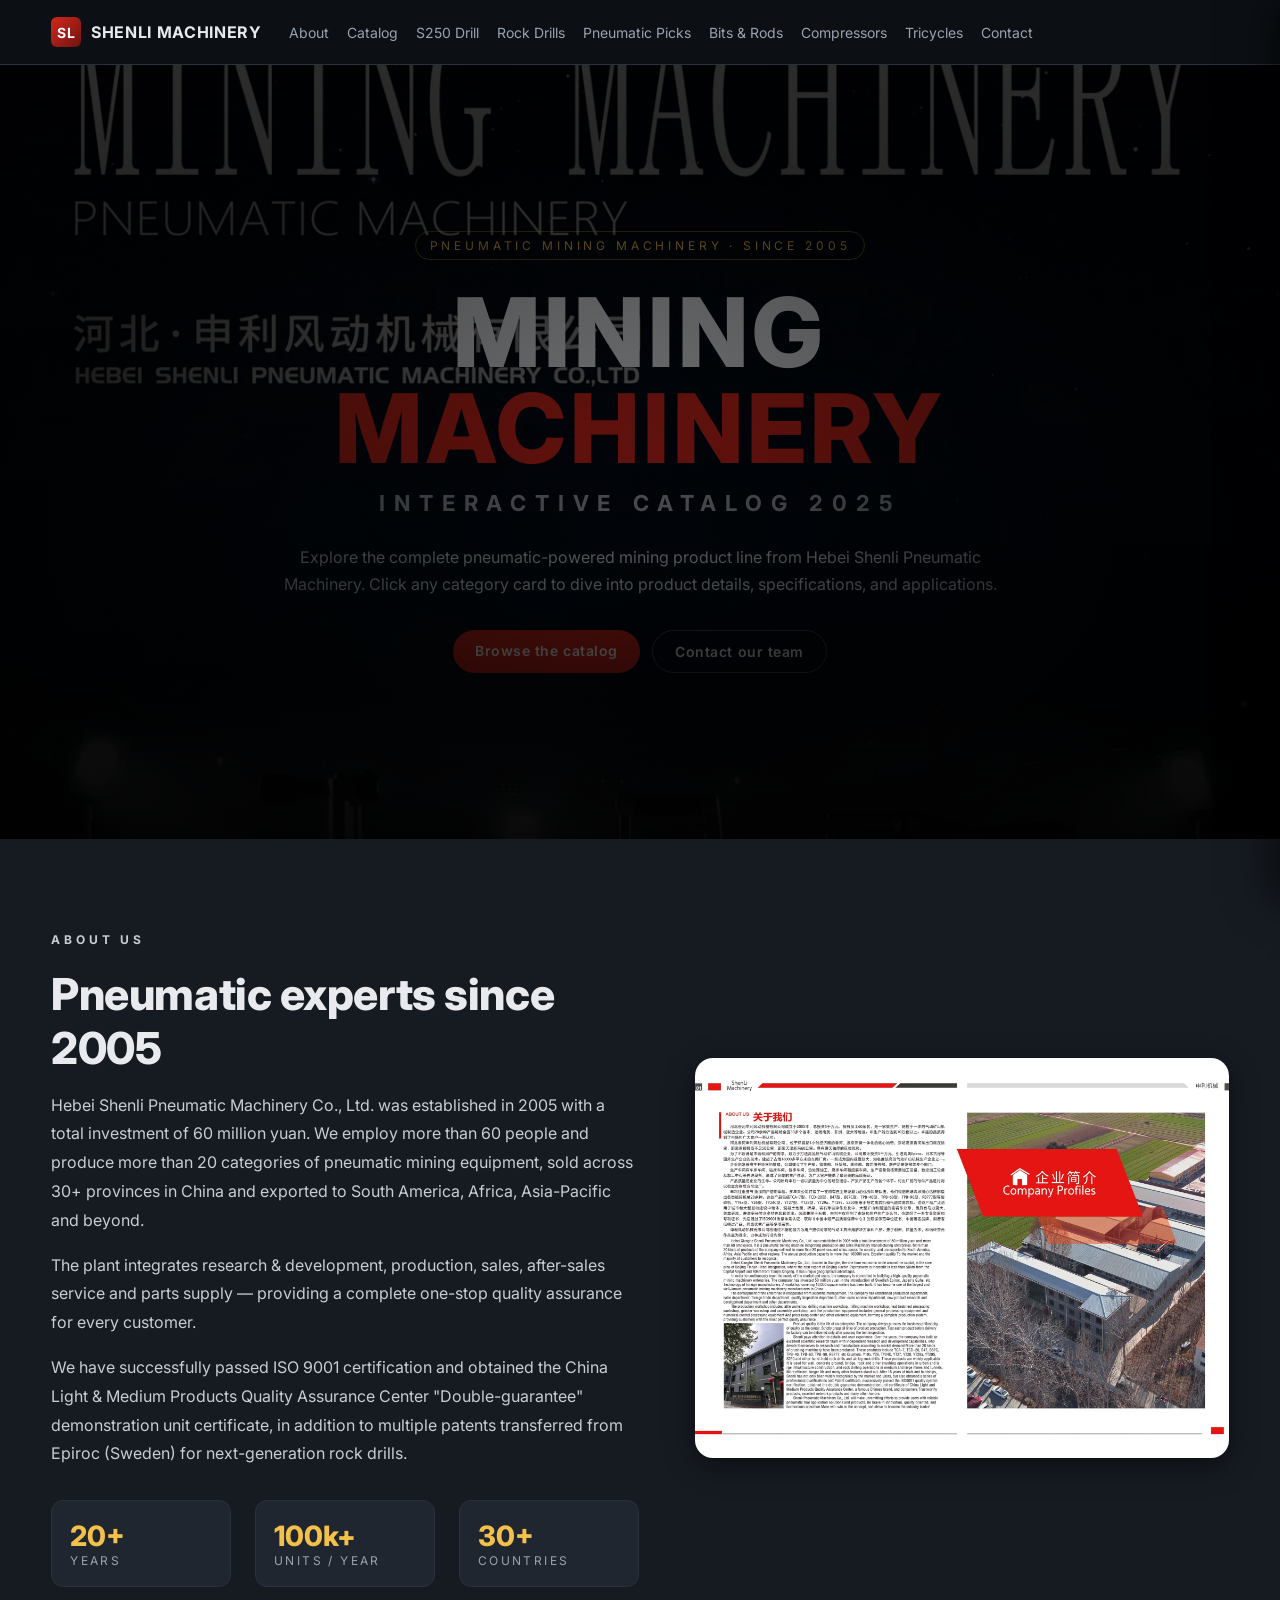
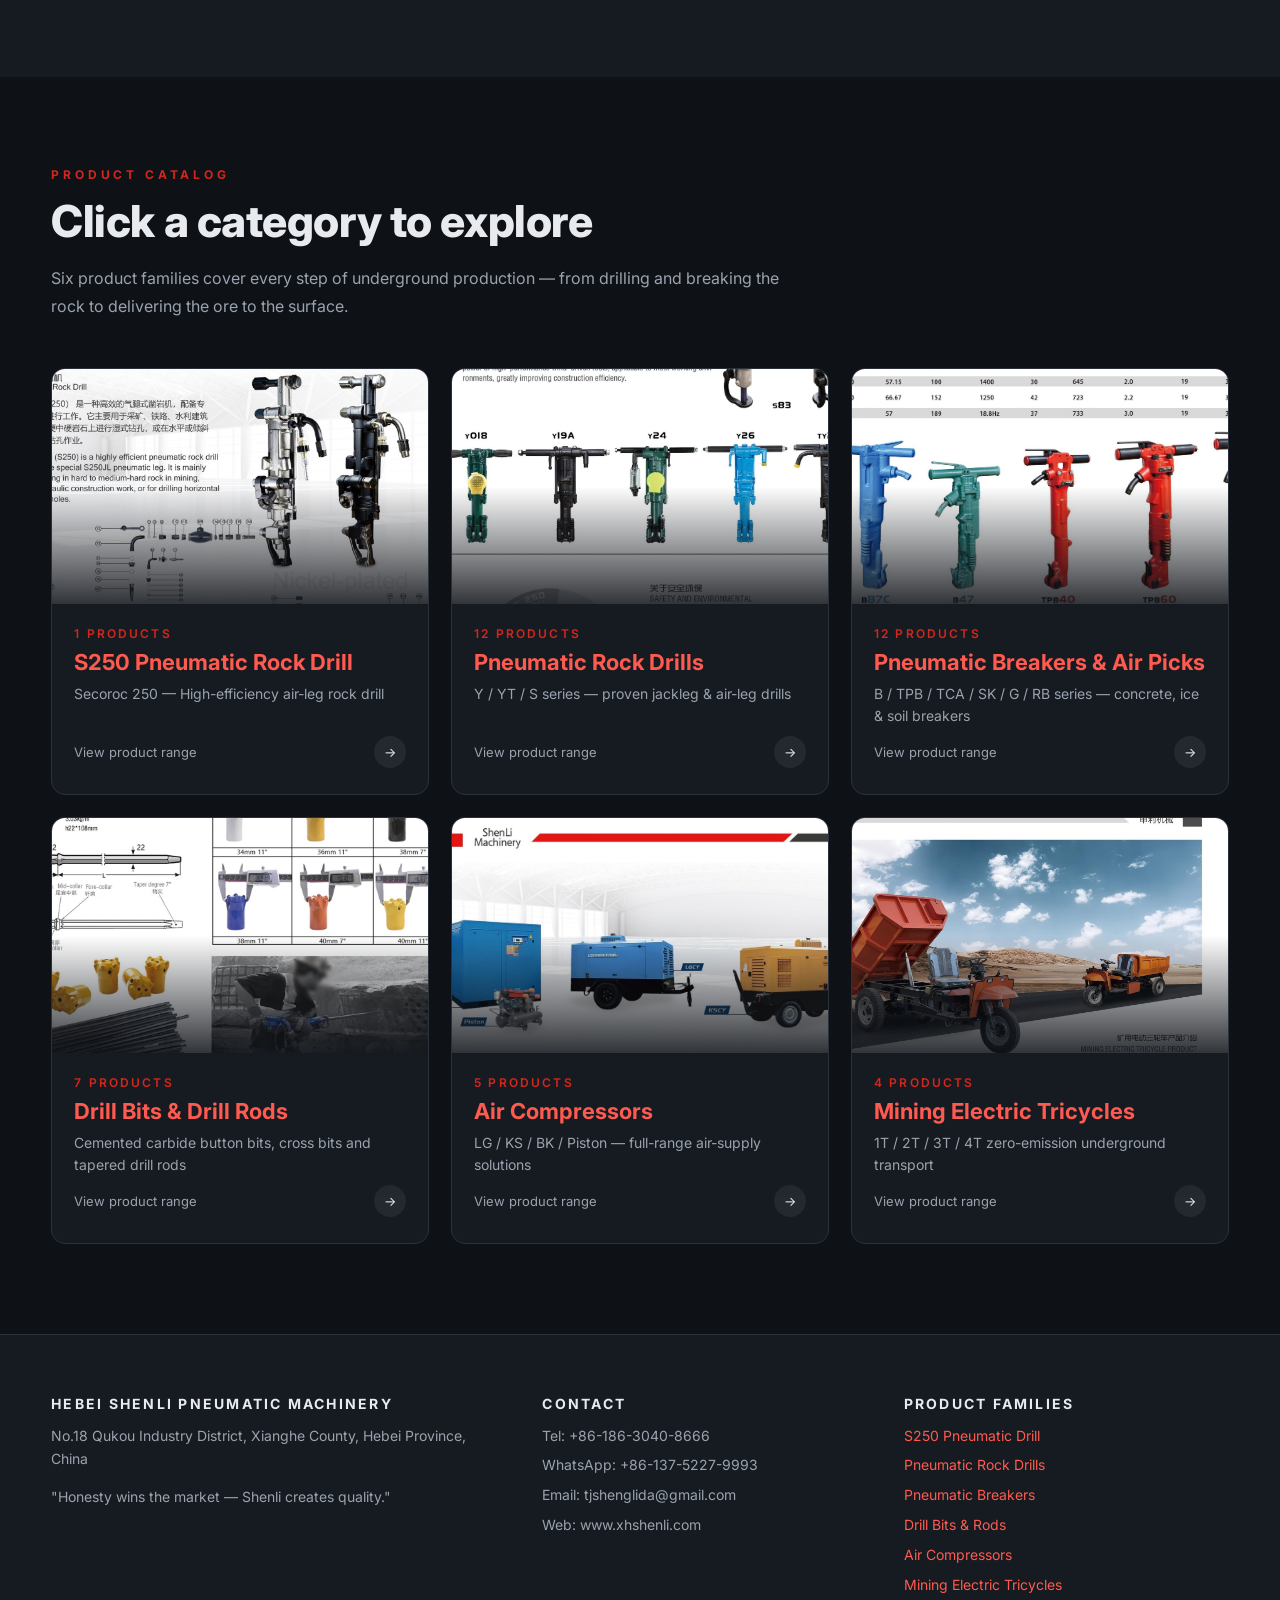
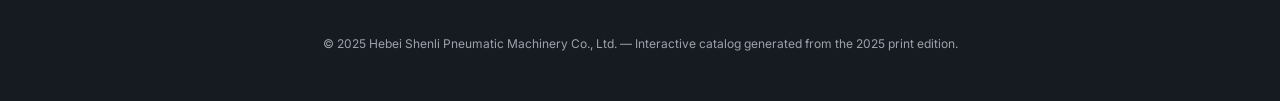
==== interactive-catalog/index.html @ 1ee23011 "Add interactive product catalog from Shenli Mining Machinery 2025 brochure Builds a static interacti" ====
<!DOCTYPE html>
<html lang="en">
<head>
  <meta charset="utf-8" />
  <meta name="viewport" content="width=device-width,initial-scale=1" />
  <title>Shenli Mining Machinery — Interactive Product Catalog 2025</title>
  <meta name="description" content="Interactive English-language product gallery for Hebei Shenli Pneumatic Machinery — pneumatic rock drills, breakers, drill bits, air compressors and mining electric tricycles." />
  <link rel="preconnect" href="https://fonts.googleapis.com">
  <link rel="preconnect" href="https://fonts.gstatic.com" crossorigin>
  <link href="https://fonts.googleapis.com/css2?family=Inter:wght@400;500;600;700;800&display=swap" rel="stylesheet">
  <link rel="stylesheet" href="styles.css" />
</head>
<body>

  <!-- Top nav -->
  <header class="nav">
    <div class="container nav-inner">
      <div class="brand"><span class="logo">SL</span> SHENLI MACHINERY</div>
      <nav class="nav-links">
        <a href="#about">About</a>
        <a href="#catalog">Catalog</a>
        <a href="#s250">S250 Drill</a>
        <a href="#rockdrill">Rock Drills</a>
        <a href="#airpick">Pneumatic Picks</a>
        <a href="#drillbit">Bits & Rods</a>
        <a href="#compressor">Compressors</a>
        <a href="#tricycle">Tricycles</a>
        <a href="#contact">Contact</a>
      </nav>
    </div>
  </header>

  <!-- Hero -->
  <section class="hero">
    <div class="hero-content">
      <span class="hero-tag">Pneumatic Mining Machinery · Since 2005</span>
      <h1>MINING <span class="accent">MACHINERY</span></h1>
      <h2>Interactive Catalog 2025</h2>
      <p>Explore the complete pneumatic-powered mining product line from Hebei Shenli Pneumatic Machinery. Click any category card to dive into product details, specifications, and applications.</p>
      <div class="hero-cta">
        <a class="btn btn-primary" href="#catalog">Browse the catalog</a>
        <a class="btn btn-ghost" href="#contact">Contact our team</a>
      </div>
    </div>
  </section>

  <!-- About -->
  <section class="about" id="about">
    <div class="container about-grid">
      <div class="about-text reveal">
        <p class="section-eyebrow">About us</p>
        <h2 class="section-title">Pneumatic experts since 2005</h2>
        <p>Hebei Shenli Pneumatic Machinery Co., Ltd. was established in 2005 with a total investment of 60 million yuan. We employ more than 60 people and produce more than 20 categories of pneumatic mining equipment, sold across 30+ provinces in China and exported to South America, Africa, Asia-Pacific and beyond.</p>
        <p>The plant integrates research & development, production, sales, after-sales service and parts supply — providing a complete one-stop quality assurance for every customer.</p>
        <p>We have successfully passed ISO 9001 certification and obtained the China Light & Medium Products Quality Assurance Center "Double-guarantee" demonstration unit certificate, in addition to multiple patents transferred from Epiroc (Sweden) for next-generation rock drills.</p>
        <div class="about-stats">
          <div class="stat"><div class="v">20+</div><div class="k">Years</div></div>
          <div class="stat"><div class="v">100k+</div><div class="k">Units / year</div></div>
          <div class="stat"><div class="v">30+</div><div class="k">Countries</div></div>
        </div>
      </div>
      <div class="about-photo reveal" aria-hidden="true"></div>
    </div>
  </section>

  <!-- Catalog -->
  <section id="catalog">
    <div class="container">
      <p class="section-eyebrow">Product catalog</p>
      <h2 class="section-title">Click a category to explore</h2>
      <p class="section-lede">Six product families cover every step of underground production — from drilling and breaking the rock to delivering the ore to the surface.</p>
      <div class="categories" id="cat-grid"></div>
    </div>
  </section>

  <!-- Drawer (category level) -->
  <div class="drawer-backdrop" id="drawer-backdrop"></div>
  <aside class="drawer" id="drawer" aria-hidden="true">
    <header class="drawer-header">
      <div>
        <div class="eyebrow" id="drawer-eyebrow"></div>
        <h2 id="drawer-title"></h2>
      </div>
      <button class="close" id="drawer-close" aria-label="Close">×</button>
    </header>
    <div class="drawer-hero" id="drawer-hero"></div>
    <p class="drawer-summary" id="drawer-summary"></p>
    <div class="drawer-body">
      <h3 style="margin:14px 0 0;font-size:13px;letter-spacing:0.2em;text-transform:uppercase;color:var(--c-muted)">Products in this range — click for details</h3>
      <div class="product-list" id="product-list"></div>
    </div>
  </aside>

  <!-- Modal (product level) -->
  <div class="modal-backdrop" id="modal-backdrop"></div>
  <div class="modal" id="modal" aria-hidden="true">
    <article class="modal-card">
      <button class="modal-close" id="modal-close" aria-label="Close">×</button>
      <div class="modal-photo" id="modal-photo"></div>
      <div class="modal-body">
        <div class="eyebrow" id="modal-eyebrow"></div>
        <h2 id="modal-title"></h2>
        <p class="sub" id="modal-sub"></p>
        <p id="modal-desc"></p>
        <div id="modal-highlights-wrap"></div>
        <h3>Specifications</h3>
        <table class="spec-table"><tbody id="modal-specs"></tbody></table>
      </div>
    </article>
  </div>

  <!-- Footer -->
  <footer class="footer" id="contact">
    <div class="container footer-grid">
      <div>
        <h4>Hebei Shenli Pneumatic Machinery</h4>
        <p>No.18 Qukou Industry District, Xianghe County, Hebei Province, China</p>
        <p style="margin-top:14px;color:var(--c-muted)">"Honesty wins the market — Shenli creates quality."</p>
      </div>
      <div>
        <h4>Contact</h4>
        <p>Tel: +86-186-3040-8666</p>
        <p>WhatsApp: +86-137-5227-9993</p>
        <p>Email: tjshenglida@gmail.com</p>
        <p>Web: www.xhshenli.com</p>
      </div>
      <div>
        <h4>Product families</h4>
        <p><a href="#s250">S250 Pneumatic Drill</a></p>
        <p><a href="#rockdrill">Pneumatic Rock Drills</a></p>
        <p><a href="#airpick">Pneumatic Breakers</a></p>
        <p><a href="#drillbit">Drill Bits & Rods</a></p>
        <p><a href="#compressor">Air Compressors</a></p>
        <p><a href="#tricycle">Mining Electric Tricycles</a></p>
      </div>
    </div>
    <p style="text-align:center;margin-top:32px;font-size:12px;color:var(--c-muted)">© 2025 Hebei Shenli Pneumatic Machinery Co., Ltd. — Interactive catalog generated from the 2025 print edition.</p>
  </footer>

  <script src="data.js"></script>
  <script src="app.js"></script>
</body>
</html>
---- interactive-catalog/styles.css ----
:root {
  --c-bg: #0e1116;
  --c-bg-2: #161b22;
  --c-bg-3: #1f2630;
  --c-line: #2a313a;
  --c-text: #e8eaed;
  --c-muted: #9aa3ad;
  --c-accent: #d3261c;
  --c-accent-2: #ff5a4f;
  --c-gold: #f3c04a;
  --shadow-card: 0 8px 30px rgba(0, 0, 0, 0.45);
  --radius: 14px;
  --max: 1240px;
  --t-fast: 160ms ease;
  --t-med: 320ms cubic-bezier(.2,.7,.2,1);
}

* { box-sizing: border-box; }

html, body {
  margin: 0;
  padding: 0;
  background: var(--c-bg);
  color: var(--c-text);
  font-family: "Inter", "Helvetica Neue", Arial, "Segoe UI", sans-serif;
  -webkit-font-smoothing: antialiased;
  scroll-behavior: smooth;
}

img { display: block; max-width: 100%; }

a { color: var(--c-accent-2); text-decoration: none; }
a:hover { text-decoration: underline; }

.container { width: min(var(--max), 92vw); margin: 0 auto; }

/* ─── Top navigation ─────────────────────────────────────────────────── */
.nav {
  position: sticky; top: 0; z-index: 50;
  background: rgba(14,17,22,0.85);
  backdrop-filter: saturate(140%) blur(10px);
  border-bottom: 1px solid var(--c-line);
}
.nav-inner {
  display: flex; align-items: center; gap: 28px;
  height: 64px;
}
.brand {
  display: flex; align-items: center; gap: 10px;
  font-weight: 700; letter-spacing: 0.04em;
}
.brand .logo {
  width: 30px; height: 30px; border-radius: 6px;
  background: linear-gradient(135deg, var(--c-accent), #6f1410);
  display: grid; place-items: center; font-size: 14px;
  color: white;
}
.nav-links {
  display: flex; gap: 18px; flex: 1; flex-wrap: wrap;
  font-size: 14px; color: var(--c-muted);
}
.nav-links a { color: var(--c-muted); }
.nav-links a:hover { color: var(--c-text); text-decoration: none; }

/* ─── Hero ──────────────────────────────────────────────────────────── */
.hero {
  position: relative; overflow: hidden;
  min-height: 86vh;
  display: grid; place-items: center;
  background: #000;
}
.hero::before {
  content: "";
  position: absolute; inset: 0;
  background-image: url("images/hero-cover.jpg");
  background-size: cover; background-position: center;
  filter: brightness(0.55) saturate(1.05);
  transform: scale(1.04);
}
.hero::after {
  content: "";
  position: absolute; inset: 0;
  background:
    radial-gradient(60% 60% at 50% 60%, transparent 0%, rgba(0,0,0,0.65) 80%),
    linear-gradient(180deg, rgba(0,0,0,0.1) 0%, rgba(0,0,0,0.85) 100%);
}
.hero-content {
  position: relative; text-align: center; padding: 0 16px;
  max-width: 900px;
}
.hero-tag {
  display: inline-block;
  font-size: 12px; letter-spacing: 0.32em; text-transform: uppercase;
  color: var(--c-gold); border: 1px solid rgba(243,192,74,0.4);
  padding: 6px 14px; border-radius: 999px;
  margin-bottom: 24px;
}
.hero h1 {
  font-size: clamp(40px, 8vw, 96px);
  line-height: 1; letter-spacing: 0.04em;
  margin: 0 0 14px; font-weight: 800;
}
.hero h1 .accent { color: var(--c-accent); }
.hero h2 {
  font-size: clamp(14px, 2vw, 22px);
  letter-spacing: 0.4em; text-transform: uppercase;
  color: var(--c-muted); margin: 0 0 28px;
}
.hero p { font-size: 16px; color: #cbd2da; max-width: 720px; margin: 0 auto 32px; line-height: 1.7; }
.hero-cta {
  display: inline-flex; gap: 12px; flex-wrap: wrap; justify-content: center;
}
.btn {
  appearance: none; border: none; cursor: pointer;
  padding: 12px 22px; border-radius: 999px;
  font-size: 14px; font-weight: 600; letter-spacing: 0.04em;
  transition: transform var(--t-fast), background var(--t-fast), color var(--t-fast);
}
.btn-primary {
  background: var(--c-accent); color: white;
}
.btn-primary:hover { background: var(--c-accent-2); transform: translateY(-1px); }
.btn-ghost {
  background: transparent; color: var(--c-text);
  border: 1px solid rgba(255,255,255,0.25);
}
.btn-ghost:hover { background: rgba(255,255,255,0.08); }

/* ─── Section containers ───────────────────────────────────────────── */
section { padding: 90px 0; }
.section-eyebrow {
  font-size: 12px; letter-spacing: 0.32em; text-transform: uppercase;
  color: var(--c-accent); font-weight: 700; margin: 0 0 12px;
}
.section-title {
  font-size: clamp(28px, 4vw, 44px); margin: 0 0 16px;
  font-weight: 800; letter-spacing: -0.01em;
}
.section-lede {
  color: var(--c-muted); max-width: 760px; line-height: 1.75;
  margin: 0 0 48px;
}

/* ─── About company ────────────────────────────────────────────────── */
.about { background: var(--c-bg-2); }
.about-grid { display: grid; grid-template-columns: 1.1fr 1fr; gap: 56px; align-items: center; }
@media (max-width: 880px) { .about-grid { grid-template-columns: 1fr; } }
.about-text p { line-height: 1.8; color: #c9cdd3; margin: 0 0 16px; }
.about-stats {
  display: grid; grid-template-columns: repeat(3, 1fr); gap: 24px; margin-top: 32px;
}
.stat { padding: 18px; background: var(--c-bg-3); border-radius: 12px; border: 1px solid var(--c-line); }
.stat .v { font-size: 28px; font-weight: 800; color: var(--c-gold); }
.stat .k { font-size: 12px; letter-spacing: 0.2em; text-transform: uppercase; color: var(--c-muted); }
.about-photo {
  border-radius: 18px; overflow: hidden;
  box-shadow: var(--shadow-card);
  aspect-ratio: 4/3;
  background: url("images/page-03.jpg") center/cover;
}

/* ─── Category gallery ─────────────────────────────────────────────── */
.categories {
  display: grid; grid-template-columns: repeat(auto-fit, minmax(310px, 1fr));
  gap: 22px;
}
.cat-card {
  position: relative; border-radius: var(--radius); overflow: hidden;
  background: var(--c-bg-2); border: 1px solid var(--c-line);
  cursor: pointer;
  transition: transform var(--t-med), box-shadow var(--t-med), border-color var(--t-med);
  display: flex; flex-direction: column;
}
.cat-card:hover {
  transform: translateY(-4px);
  box-shadow: 0 14px 40px rgba(0,0,0,0.55);
  border-color: var(--c-accent);
}
.cat-card .photo {
  aspect-ratio: 16/10;
  background-size: cover; background-position: center;
  position: relative;
}
.cat-card .photo::after {
  content: "";
  position: absolute; inset: 0;
  background: linear-gradient(180deg, rgba(14,17,22,0) 50%, rgba(14,17,22,0.85) 100%);
}
.cat-card .body {
  padding: 22px 22px 26px; display: flex; flex-direction: column; gap: 8px; flex: 1;
}
.cat-card h3 { margin: 0; font-size: 22px; font-weight: 700; }
.cat-card .tag { font-size: 12px; letter-spacing: 0.18em; text-transform: uppercase; color: var(--c-accent); font-weight: 600; }
.cat-card p { margin: 0; color: var(--c-muted); line-height: 1.6; font-size: 14px; }
.cat-card .meta {
  margin-top: auto; display: flex; justify-content: space-between; align-items: center;
  font-size: 13px; color: var(--c-muted);
}
.cat-card .arrow {
  width: 32px; height: 32px; border-radius: 50%;
  display: grid; place-items: center;
  background: rgba(255,255,255,0.06); color: var(--c-text);
  transition: background var(--t-fast), color var(--t-fast), transform var(--t-fast);
}
.cat-card:hover .arrow { background: var(--c-accent); color: white; transform: translateX(4px); }

/* ─── Category drawer (level 2) ───────────────────────────────────── */
.drawer-backdrop {
  position: fixed; inset: 0;
  background: rgba(0,0,0,0.7);
  opacity: 0; pointer-events: none;
  transition: opacity var(--t-med);
  z-index: 90;
  backdrop-filter: blur(4px);
}
.drawer-backdrop.open { opacity: 1; pointer-events: auto; }

.drawer {
  position: fixed; top: 0; right: 0; bottom: 0;
  width: min(960px, 100vw);
  background: var(--c-bg);
  z-index: 100;
  transform: translateX(100%);
  transition: transform var(--t-med);
  display: flex; flex-direction: column;
  box-shadow: -10px 0 40px rgba(0,0,0,0.6);
}
.drawer.open { transform: translateX(0); }
.drawer-header {
  padding: 22px 28px;
  display: flex; align-items: center; gap: 16px;
  border-bottom: 1px solid var(--c-line);
  background: var(--c-bg-2);
}
.drawer-header h2 { margin: 0; font-size: 22px; }
.drawer-header .eyebrow { font-size: 11px; letter-spacing: 0.3em; color: var(--c-accent); text-transform: uppercase; }
.drawer-header .close {
  margin-left: auto;
  width: 38px; height: 38px; border-radius: 50%;
  background: rgba(255,255,255,0.06); color: var(--c-text);
  border: none; cursor: pointer; font-size: 18px;
  transition: background var(--t-fast);
}
.drawer-header .close:hover { background: var(--c-accent); color: white; }

.drawer-hero {
  height: 220px;
  background-size: cover; background-position: center;
  position: relative;
}
.drawer-hero::after {
  content: ""; position: absolute; inset: 0;
  background: linear-gradient(180deg, rgba(14,17,22,0) 30%, var(--c-bg) 100%);
}
.drawer-summary { padding: 0 28px 12px; color: var(--c-muted); line-height: 1.7; max-width: 800px; }

.drawer-body {
  overflow-y: auto; flex: 1; padding: 16px 28px 60px;
}

.product-list {
  display: grid; grid-template-columns: repeat(auto-fit, minmax(260px, 1fr));
  gap: 16px; margin-top: 16px;
}
.prod-card {
  background: var(--c-bg-2); border: 1px solid var(--c-line); border-radius: 12px;
  padding: 18px; cursor: pointer; transition: border-color var(--t-fast), transform var(--t-fast);
  display: flex; flex-direction: column; gap: 8px;
}
.prod-card:hover { border-color: var(--c-accent); transform: translateY(-2px); }
.prod-card h4 { margin: 0; font-size: 18px; }
.prod-card .sub { font-size: 13px; color: var(--c-muted); }
.prod-card .arrow-row {
  display: flex; justify-content: space-between; align-items: center; margin-top: 6px;
  font-size: 12px; color: var(--c-accent); letter-spacing: 0.18em; text-transform: uppercase;
}

/* ─── Product modal (level 3) ─────────────────────────────────────── */
.modal-backdrop {
  position: fixed; inset: 0;
  background: rgba(0,0,0,0.78);
  opacity: 0; pointer-events: none;
  transition: opacity var(--t-med);
  z-index: 110;
  backdrop-filter: blur(6px);
}
.modal-backdrop.open { opacity: 1; pointer-events: auto; }
.modal {
  position: fixed; inset: 0;
  z-index: 120;
  display: grid; place-items: center;
  pointer-events: none;
  padding: 24px;
}
.modal-card {
  pointer-events: auto;
  width: min(1100px, 100%);
  max-height: 90vh; overflow: hidden;
  background: var(--c-bg-2); border: 1px solid var(--c-line);
  border-radius: 18px;
  display: grid; grid-template-columns: 1.1fr 1fr;
  transform: scale(0.96); opacity: 0;
  transition: transform var(--t-med), opacity var(--t-med);
  box-shadow: 0 30px 80px rgba(0,0,0,0.6);
}
.modal.open .modal-card { transform: scale(1); opacity: 1; }
@media (max-width: 800px) { .modal-card { grid-template-columns: 1fr; max-height: 92vh; overflow-y: auto; } }

.modal-photo {
  background-size: contain; background-repeat: no-repeat; background-position: center;
  background-color: #fff;
  min-height: 360px;
}
.modal-body { padding: 28px; overflow-y: auto; max-height: 90vh; }
.modal-body .eyebrow { font-size: 11px; letter-spacing: 0.3em; color: var(--c-accent); text-transform: uppercase; font-weight: 700; }
.modal-body h2 { margin: 6px 0 6px; font-size: 28px; }
.modal-body .sub { color: var(--c-muted); margin-bottom: 18px; font-size: 14px; }
.modal-body p { line-height: 1.75; color: #d4d8dd; }
.modal-body h3 {
  margin-top: 22px; font-size: 14px; letter-spacing: 0.16em; text-transform: uppercase;
  color: var(--c-gold);
}
.modal-body ul { margin: 8px 0 0; padding-left: 18px; line-height: 1.7; color: #cdd2d8; }

.spec-table {
  width: 100%; border-collapse: collapse; margin-top: 8px; font-size: 14px;
  background: var(--c-bg-3); border-radius: 10px; overflow: hidden;
}
.spec-table tr + tr td { border-top: 1px solid var(--c-line); }
.spec-table td { padding: 10px 14px; }
.spec-table td:first-child { color: var(--c-muted); width: 45%; }
.spec-table td:last-child { color: var(--c-text); font-weight: 500; }

.modal-close {
  position: absolute; top: 16px; right: 16px;
  width: 40px; height: 40px; border-radius: 50%;
  background: rgba(0,0,0,0.55); border: 1px solid rgba(255,255,255,0.18);
  color: white; cursor: pointer; font-size: 20px;
  z-index: 130;
}
.modal-close:hover { background: var(--c-accent); }

/* ─── Footer ──────────────────────────────────────────────────────── */
.footer {
  background: var(--c-bg-2); border-top: 1px solid var(--c-line);
  padding: 60px 0 40px;
  color: var(--c-muted);
}
.footer-grid { display: grid; grid-template-columns: 1.4fr 1fr 1fr; gap: 36px; }
@media (max-width: 760px) { .footer-grid { grid-template-columns: 1fr; } }
.footer h4 { color: var(--c-text); font-size: 14px; letter-spacing: 0.16em; text-transform: uppercase; margin: 0 0 12px; }
.footer p { margin: 0 0 6px; line-height: 1.7; font-size: 14px; }

/* ─── Reveal-on-scroll ───────────────────────────────────────────── */
.reveal { opacity: 0; transform: translateY(18px); transition: opacity 700ms ease, transform 700ms ease; }
.reveal.shown { opacity: 1; transform: none; }
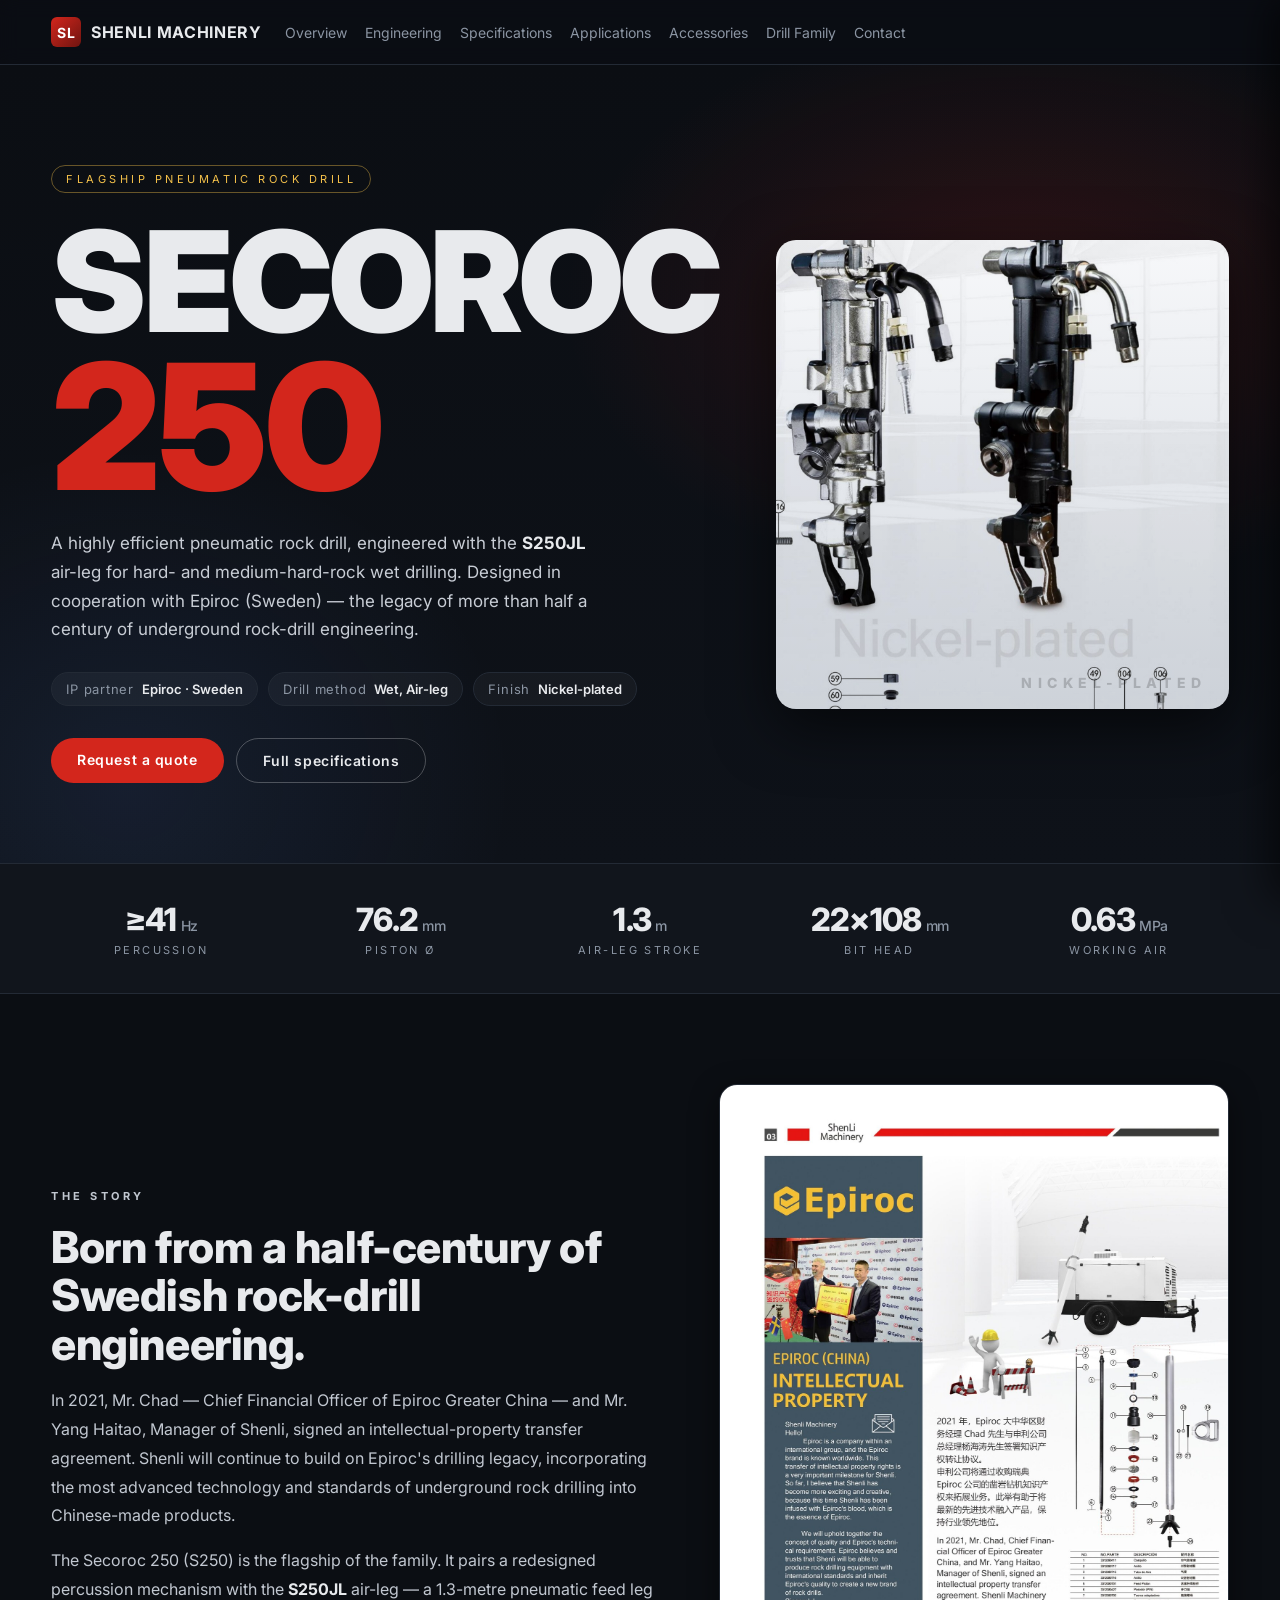
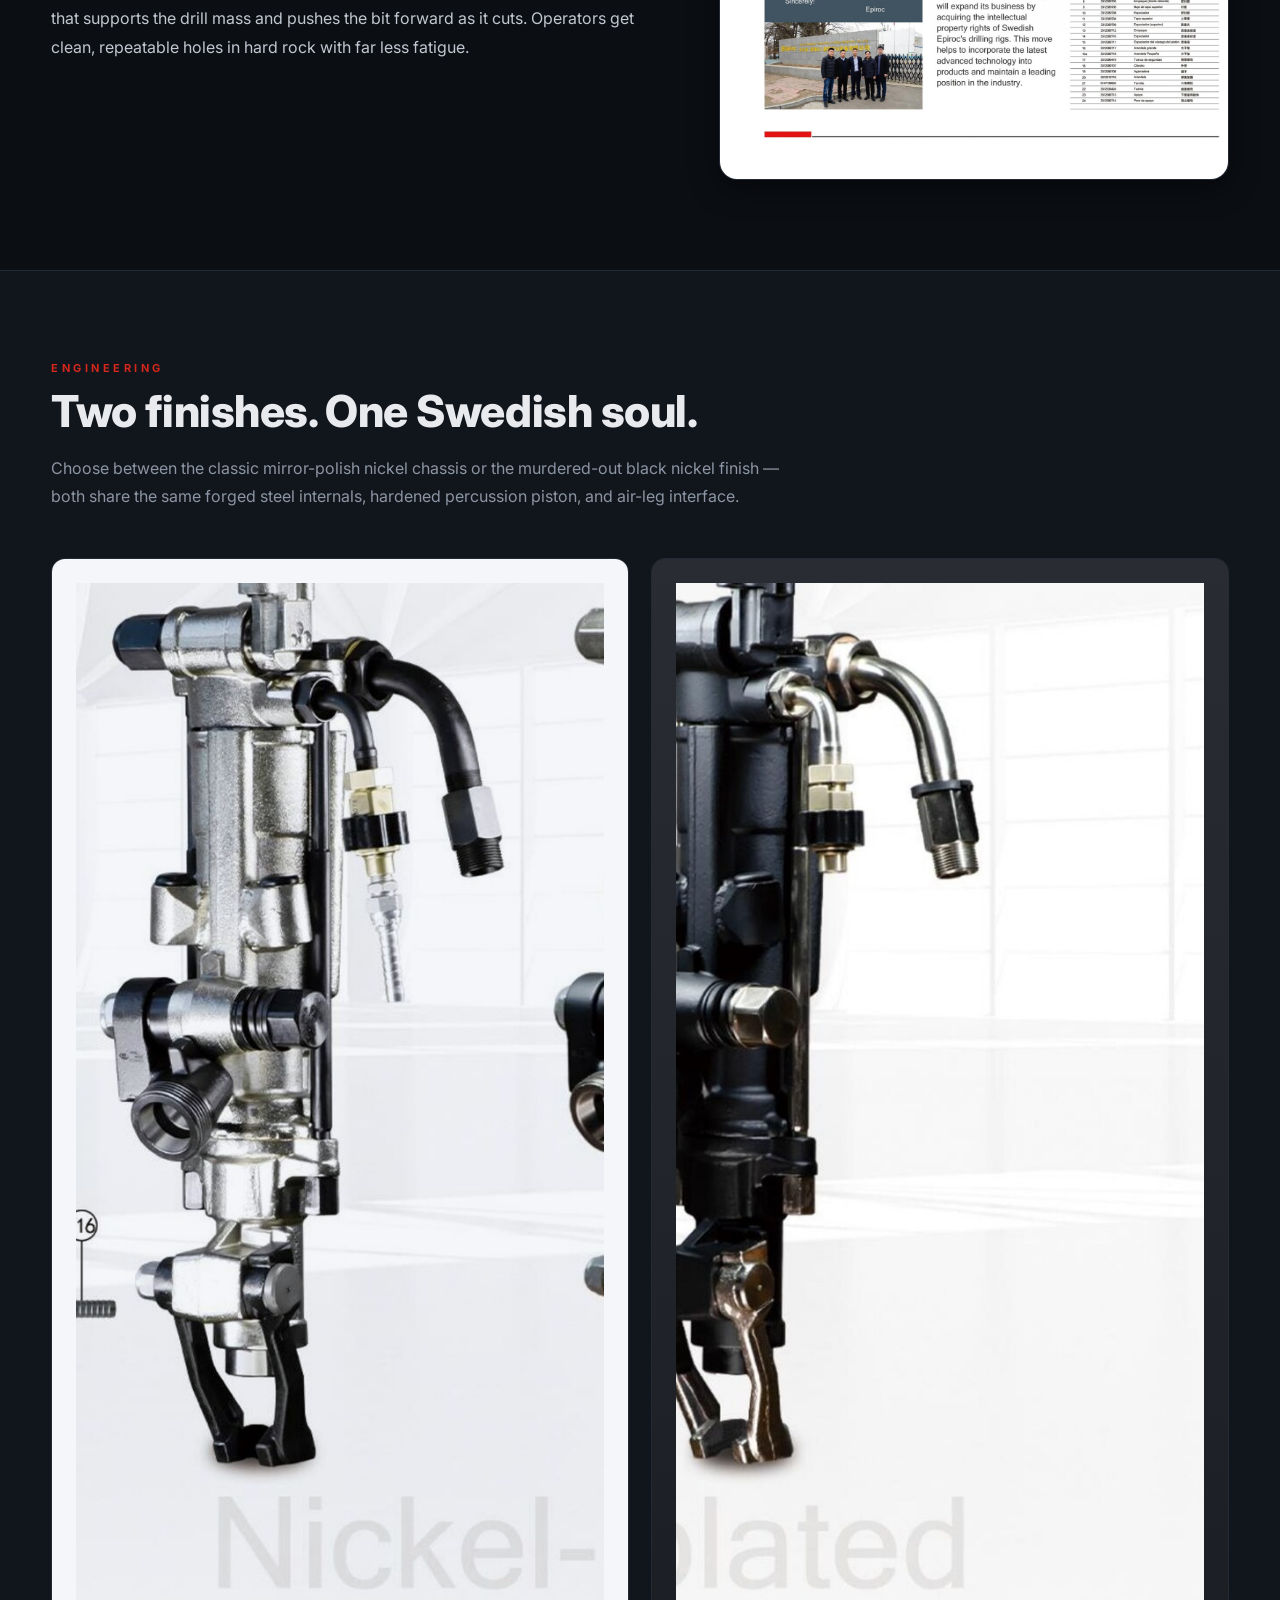
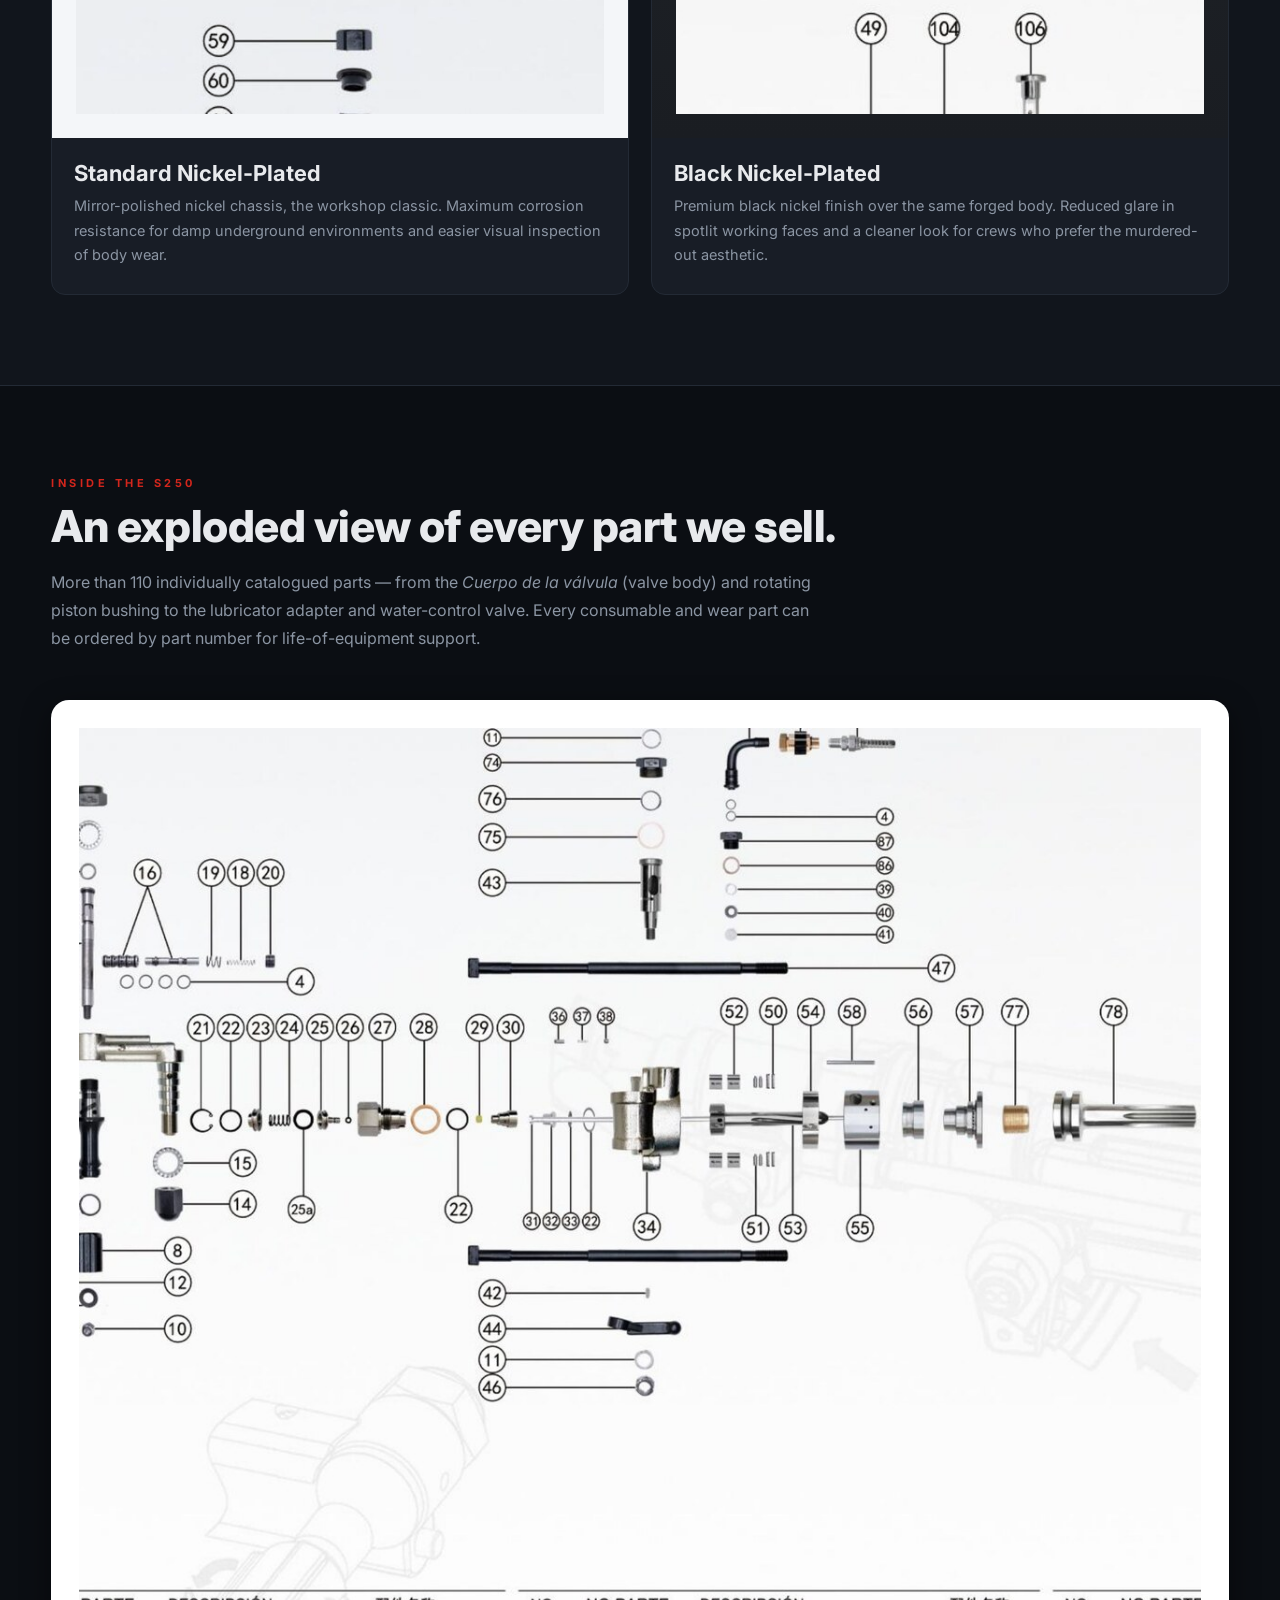
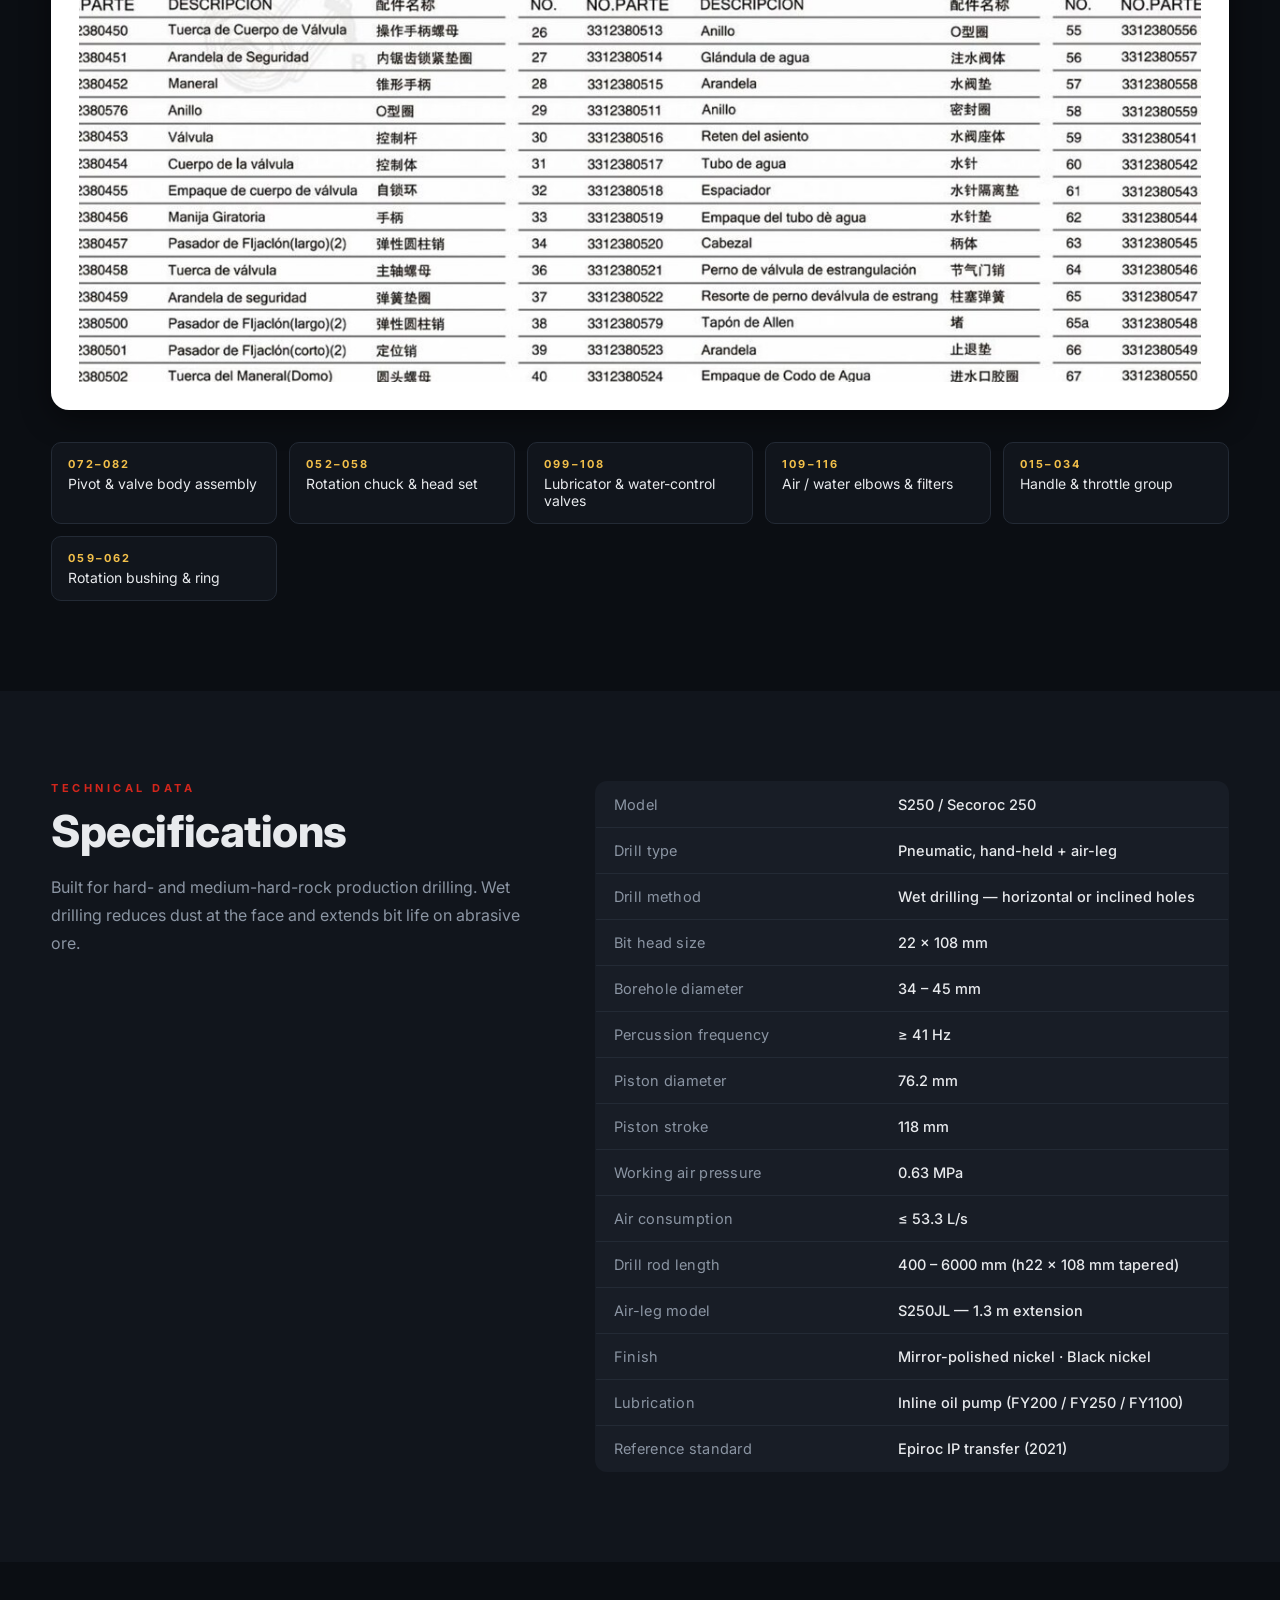
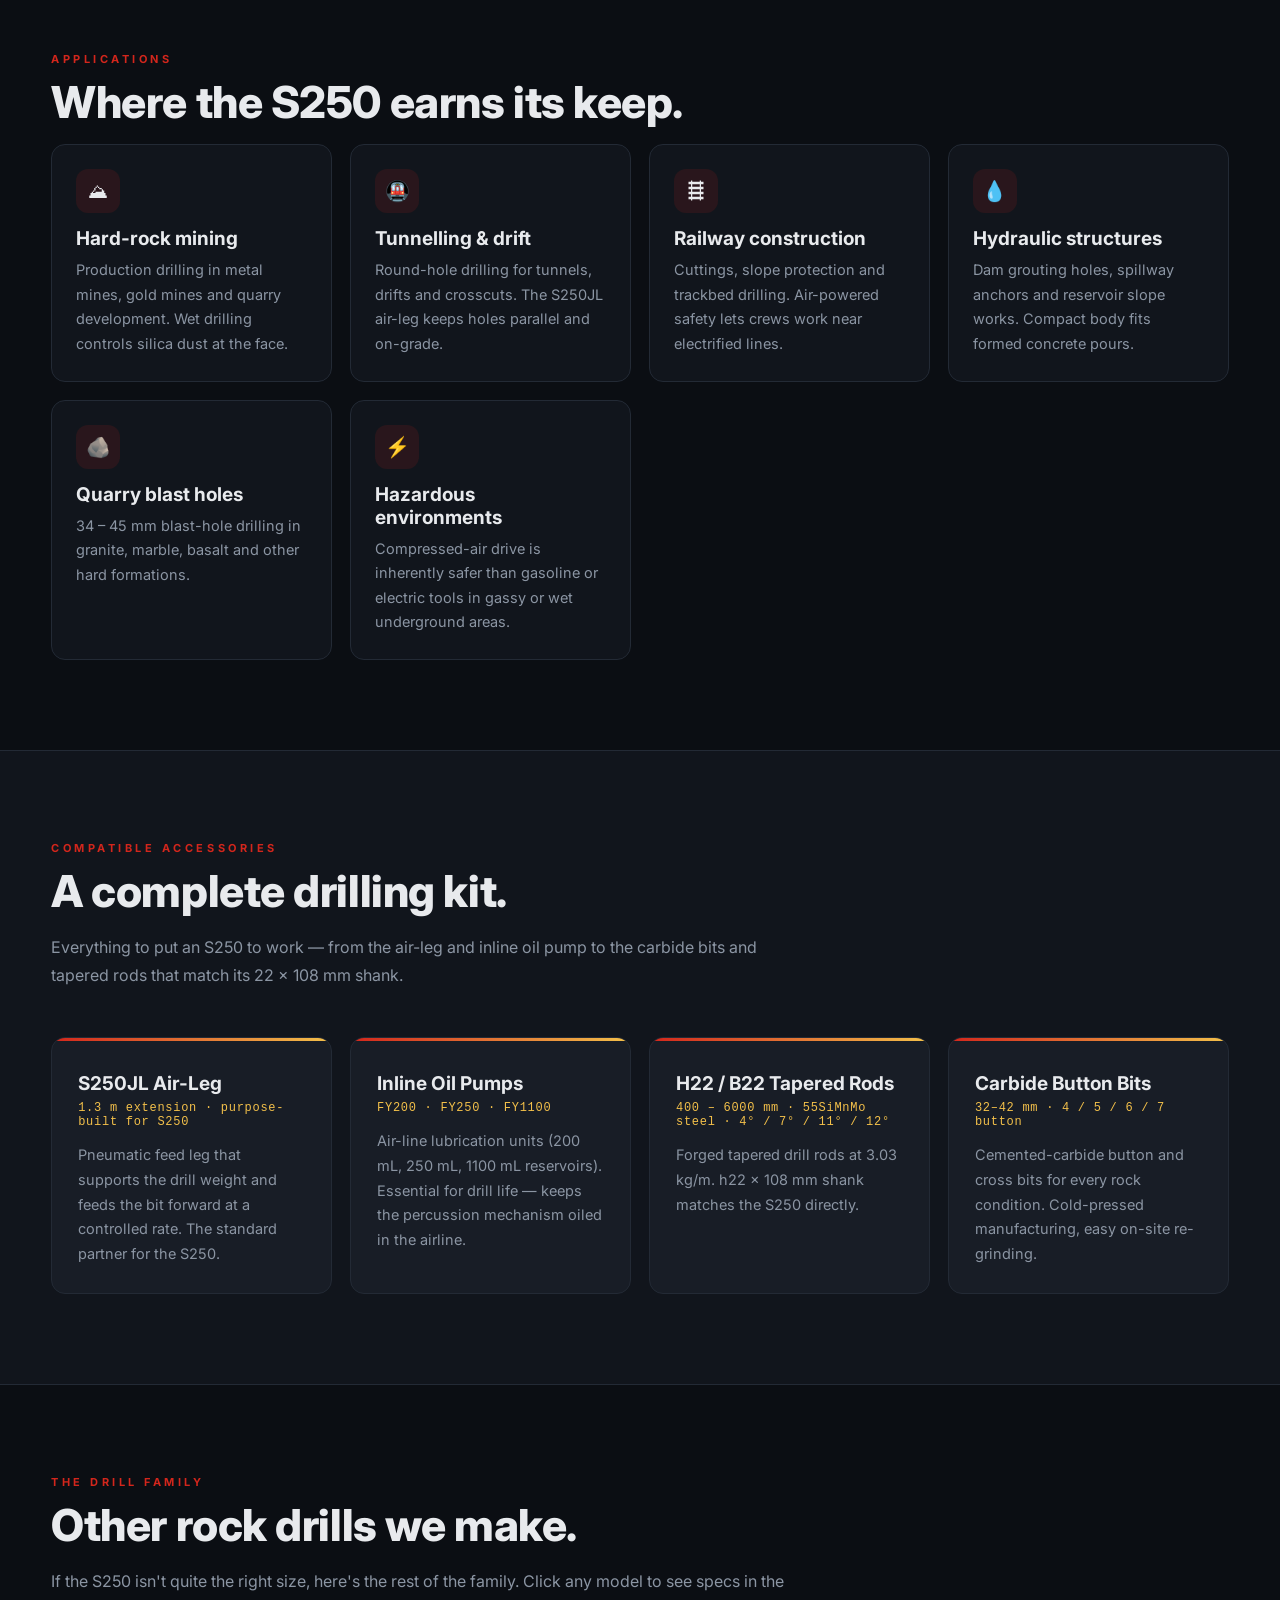
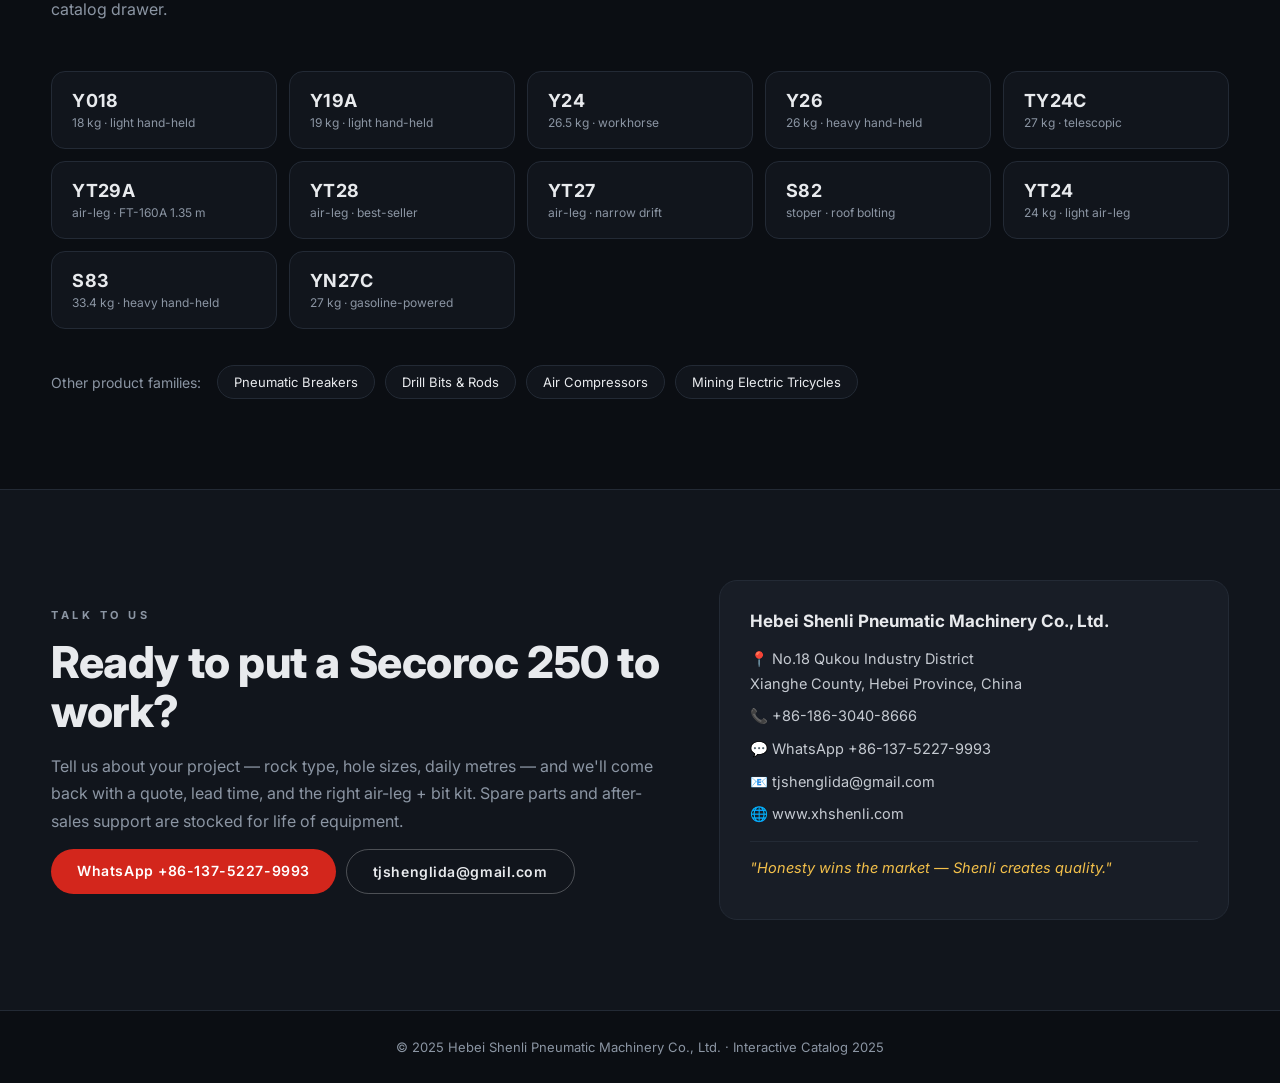
==== commit 29f4effb: "Rebuild catalog as an S250-focused product deep-dive Replaces the multi-category landing page with a" ====
--- a/interactive-catalog/index.html
+++ b/interactive-catalog/index.html
@@ -3,11 +3,11 @@
 <head>
   <meta charset="utf-8" />
   <meta name="viewport" content="width=device-width,initial-scale=1" />
-  <title>Shenli Mining Machinery — Interactive Product Catalog 2025</title>
-  <meta name="description" content="Interactive English-language product gallery for Hebei Shenli Pneumatic Machinery — pneumatic rock drills, breakers, drill bits, air compressors and mining electric tricycles." />
+  <title>S250 Pneumatic Rock Drill — Hebei Shenli Mining Machinery</title>
+  <meta name="description" content="Secoroc 250 (S250) — flagship pneumatic rock drill engineered with Epiroc Sweden technology. Air-leg drilling for mining, railway, tunnelling and hydraulic construction." />
   <link rel="preconnect" href="https://fonts.googleapis.com">
   <link rel="preconnect" href="https://fonts.gstatic.com" crossorigin>
-  <link href="https://fonts.googleapis.com/css2?family=Inter:wght@400;500;600;700;800&display=swap" rel="stylesheet">
+  <link href="https://fonts.googleapis.com/css2?family=Inter:wght@400;500;600;700;800;900&display=swap" rel="stylesheet">
   <link rel="stylesheet" href="styles.css" />
 </head>
 <body>
@@ -17,59 +17,239 @@
     <div class="container nav-inner">
       <div class="brand"><span class="logo">SL</span> SHENLI MACHINERY</div>
       <nav class="nav-links">
-        <a href="#about">About</a>
-        <a href="#catalog">Catalog</a>
-        <a href="#s250">S250 Drill</a>
-        <a href="#rockdrill">Rock Drills</a>
-        <a href="#airpick">Pneumatic Picks</a>
-        <a href="#drillbit">Bits & Rods</a>
-        <a href="#compressor">Compressors</a>
-        <a href="#tricycle">Tricycles</a>
+        <a href="#overview">Overview</a>
+        <a href="#engineering">Engineering</a>
+        <a href="#specs">Specifications</a>
+        <a href="#applications">Applications</a>
+        <a href="#accessories">Accessories</a>
+        <a href="#family">Drill Family</a>
         <a href="#contact">Contact</a>
       </nav>
     </div>
   </header>
 
   <!-- Hero -->
-  <section class="hero">
-    <div class="hero-content">
-      <span class="hero-tag">Pneumatic Mining Machinery · Since 2005</span>
-      <h1>MINING <span class="accent">MACHINERY</span></h1>
-      <h2>Interactive Catalog 2025</h2>
-      <p>Explore the complete pneumatic-powered mining product line from Hebei Shenli Pneumatic Machinery. Click any category card to dive into product details, specifications, and applications.</p>
-      <div class="hero-cta">
-        <a class="btn btn-primary" href="#catalog">Browse the catalog</a>
-        <a class="btn btn-ghost" href="#contact">Contact our team</a>
-      </div>
-    </div>
-  </section>
-
-  <!-- About -->
-  <section class="about" id="about">
-    <div class="container about-grid">
-      <div class="about-text reveal">
-        <p class="section-eyebrow">About us</p>
-        <h2 class="section-title">Pneumatic experts since 2005</h2>
-        <p>Hebei Shenli Pneumatic Machinery Co., Ltd. was established in 2005 with a total investment of 60 million yuan. We employ more than 60 people and produce more than 20 categories of pneumatic mining equipment, sold across 30+ provinces in China and exported to South America, Africa, Asia-Pacific and beyond.</p>
-        <p>The plant integrates research & development, production, sales, after-sales service and parts supply — providing a complete one-stop quality assurance for every customer.</p>
-        <p>We have successfully passed ISO 9001 certification and obtained the China Light & Medium Products Quality Assurance Center "Double-guarantee" demonstration unit certificate, in addition to multiple patents transferred from Epiroc (Sweden) for next-generation rock drills.</p>
-        <div class="about-stats">
-          <div class="stat"><div class="v">20+</div><div class="k">Years</div></div>
-          <div class="stat"><div class="v">100k+</div><div class="k">Units / year</div></div>
-          <div class="stat"><div class="v">30+</div><div class="k">Countries</div></div>
+  <section class="s-hero">
+    <div class="s-hero-bg" aria-hidden="true"></div>
+    <div class="container s-hero-grid">
+      <div class="s-hero-text">
+        <span class="hero-tag">Flagship Pneumatic Rock Drill</span>
+        <h1>SECOROC<br/><span class="accent">250</span></h1>
+        <p class="lede">A highly efficient pneumatic rock drill, engineered with the <strong>S250JL</strong> air-leg for hard- and medium-hard-rock wet drilling. Designed in cooperation with Epiroc (Sweden) — the legacy of more than half a century of underground rock-drill engineering.</p>
+        <div class="hero-meta">
+          <div class="meta-pill"><span class="k">IP partner</span><span class="v">Epiroc · Sweden</span></div>
+          <div class="meta-pill"><span class="k">Drill method</span><span class="v">Wet, Air-leg</span></div>
+          <div class="meta-pill"><span class="k">Finish</span><span class="v">Nickel-plated</span></div>
         </div>
-      </div>
-      <div class="about-photo reveal" aria-hidden="true"></div>
-    </div>
-  </section>
-
-  <!-- Catalog -->
-  <section id="catalog">
-    <div class="container">
-      <p class="section-eyebrow">Product catalog</p>
-      <h2 class="section-title">Click a category to explore</h2>
-      <p class="section-lede">Six product families cover every step of underground production — from drilling and breaking the rock to delivering the ore to the surface.</p>
-      <div class="categories" id="cat-grid"></div>
+        <div class="hero-cta">
+          <a class="btn btn-primary" href="#contact">Request a quote</a>
+          <a class="btn btn-ghost" href="#specs">Full specifications</a>
+        </div>
+      </div>
+      <div class="s-hero-photo">
+        <img src="images/s250-hero.jpg" alt="S250 Secoroc 250 pneumatic rock drill — standard and nickel-plated finishes" />
+        <div class="hero-watermark">NICKEL-PLATED</div>
+      </div>
+    </div>
+  </section>
+
+  <!-- Quick stats / overview band -->
+  <section class="overview" id="overview">
+    <div class="container overview-grid">
+      <div class="overview-stat reveal"><div class="v">≥41<span>Hz</span></div><div class="k">Percussion</div></div>
+      <div class="overview-stat reveal"><div class="v">76.2<span>mm</span></div><div class="k">Piston Ø</div></div>
+      <div class="overview-stat reveal"><div class="v">1.3<span>m</span></div><div class="k">Air-leg stroke</div></div>
+      <div class="overview-stat reveal"><div class="v">22×108<span>mm</span></div><div class="k">Bit head</div></div>
+      <div class="overview-stat reveal"><div class="v">0.63<span>MPa</span></div><div class="k">Working air</div></div>
+    </div>
+  </section>
+
+  <!-- Story -->
+  <section class="story">
+    <div class="container story-grid">
+      <div class="reveal">
+        <p class="section-eyebrow">The story</p>
+        <h2 class="section-title">Born from a half-century of Swedish rock-drill engineering.</h2>
+        <p>In 2021, Mr. Chad — Chief Financial Officer of Epiroc Greater China — and Mr. Yang Haitao, Manager of Shenli, signed an intellectual-property transfer agreement. Shenli will continue to build on Epiroc's drilling legacy, incorporating the most advanced technology and standards of underground rock drilling into Chinese-made products.</p>
+        <p>The Secoroc 250 (S250) is the flagship of the family. It pairs a redesigned percussion mechanism with the <strong>S250JL</strong> air-leg — a 1.3-metre pneumatic feed leg that supports the drill mass and pushes the bit forward as it cuts. Operators get clean, repeatable holes in hard rock with far less fatigue.</p>
+      </div>
+      <div class="story-photo reveal" aria-hidden="true">
+        <img src="images/s250-epiroc.jpg" alt="Epiroc · Shenli IP transfer agreement (2021)" />
+      </div>
+    </div>
+  </section>
+
+  <!-- Engineering / Two finishes -->
+  <section class="engineering" id="engineering">
+    <div class="container">
+      <p class="section-eyebrow">Engineering</p>
+      <h2 class="section-title">Two finishes. One Swedish soul.</h2>
+      <p class="section-lede">Choose between the classic mirror-polish nickel chassis or the murdered-out black nickel finish — both share the same forged steel internals, hardened percussion piston, and air-leg interface.</p>
+      <div class="finishes">
+        <article class="finish-card reveal">
+          <div class="finish-photo"><img src="images/s250-standard.jpg" alt="S250 standard nickel-plated finish" /></div>
+          <h3>Standard Nickel-Plated</h3>
+          <p>Mirror-polished nickel chassis, the workshop classic. Maximum corrosion resistance for damp underground environments and easier visual inspection of body wear.</p>
+        </article>
+        <article class="finish-card reveal">
+          <div class="finish-photo dark"><img src="images/s250-nickel.jpg" alt="S250 black nickel-plated finish" /></div>
+          <h3>Black Nickel-Plated</h3>
+          <p>Premium black nickel finish over the same forged body. Reduced glare in spotlit working faces and a cleaner look for crews who prefer the murdered-out aesthetic.</p>
+        </article>
+      </div>
+    </div>
+  </section>
+
+  <!-- Parts diagram -->
+  <section class="diagram">
+    <div class="container">
+      <p class="section-eyebrow">Inside the S250</p>
+      <h2 class="section-title">An exploded view of every part we sell.</h2>
+      <p class="section-lede">More than 110 individually catalogued parts — from the <em>Cuerpo de la válvula</em> (valve body) and rotating piston bushing to the lubricator adapter and water-control valve. Every consumable and wear part can be ordered by part number for life-of-equipment support.</p>
+      <div class="diagram-frame reveal">
+        <img src="images/s250-parts.jpg" alt="S250 parts exploded diagram with numbered callouts" />
+      </div>
+      <div class="diagram-grid">
+        <div class="dg-cell"><span class="dg-num">072–082</span><span class="dg-name">Pivot &amp; valve body assembly</span></div>
+        <div class="dg-cell"><span class="dg-num">052–058</span><span class="dg-name">Rotation chuck &amp; head set</span></div>
+        <div class="dg-cell"><span class="dg-num">099–108</span><span class="dg-name">Lubricator &amp; water-control valves</span></div>
+        <div class="dg-cell"><span class="dg-num">109–116</span><span class="dg-name">Air / water elbows &amp; filters</span></div>
+        <div class="dg-cell"><span class="dg-num">015–034</span><span class="dg-name">Handle &amp; throttle group</span></div>
+        <div class="dg-cell"><span class="dg-num">059–062</span><span class="dg-name">Rotation bushing &amp; ring</span></div>
+      </div>
+    </div>
+  </section>
+
+  <!-- Specifications -->
+  <section class="specs" id="specs">
+    <div class="container specs-grid">
+      <div class="reveal">
+        <p class="section-eyebrow">Technical Data</p>
+        <h2 class="section-title">Specifications</h2>
+        <p class="section-lede">Built for hard- and medium-hard-rock production drilling. Wet drilling reduces dust at the face and extends bit life on abrasive ore.</p>
+      </div>
+      <div class="reveal">
+        <table class="spec-table">
+          <tbody>
+            <tr><td>Model</td><td>S250 / Secoroc 250</td></tr>
+            <tr><td>Drill type</td><td>Pneumatic, hand-held + air-leg</td></tr>
+            <tr><td>Drill method</td><td>Wet drilling — horizontal or inclined holes</td></tr>
+            <tr><td>Bit head size</td><td>22 × 108 mm</td></tr>
+            <tr><td>Borehole diameter</td><td>34 – 45 mm</td></tr>
+            <tr><td>Percussion frequency</td><td>≥ 41 Hz</td></tr>
+            <tr><td>Piston diameter</td><td>76.2 mm</td></tr>
+            <tr><td>Piston stroke</td><td>118 mm</td></tr>
+            <tr><td>Working air pressure</td><td>0.63 MPa</td></tr>
+            <tr><td>Air consumption</td><td>≤ 53.3 L/s</td></tr>
+            <tr><td>Drill rod length</td><td>400 – 6000 mm (h22 × 108 mm tapered)</td></tr>
+            <tr><td>Air-leg model</td><td>S250JL — 1.3 m extension</td></tr>
+            <tr><td>Finish</td><td>Mirror-polished nickel · Black nickel</td></tr>
+            <tr><td>Lubrication</td><td>Inline oil pump (FY200 / FY250 / FY1100)</td></tr>
+            <tr><td>Reference standard</td><td>Epiroc IP transfer (2021)</td></tr>
+          </tbody>
+        </table>
+      </div>
+    </div>
+  </section>
+
+  <!-- Applications -->
+  <section class="applications" id="applications">
+    <div class="container">
+      <p class="section-eyebrow">Applications</p>
+      <h2 class="section-title">Where the S250 earns its keep.</h2>
+      <div class="app-grid">
+        <article class="app-card reveal">
+          <div class="app-icon">⛰</div>
+          <h3>Hard-rock mining</h3>
+          <p>Production drilling in metal mines, gold mines and quarry development. Wet drilling controls silica dust at the face.</p>
+        </article>
+        <article class="app-card reveal">
+          <div class="app-icon">🚇</div>
+          <h3>Tunnelling &amp; drift</h3>
+          <p>Round-hole drilling for tunnels, drifts and crosscuts. The S250JL air-leg keeps holes parallel and on-grade.</p>
+        </article>
+        <article class="app-card reveal">
+          <div class="app-icon">🛤</div>
+          <h3>Railway construction</h3>
+          <p>Cuttings, slope protection and trackbed drilling. Air-powered safety lets crews work near electrified lines.</p>
+        </article>
+        <article class="app-card reveal">
+          <div class="app-icon">💧</div>
+          <h3>Hydraulic structures</h3>
+          <p>Dam grouting holes, spillway anchors and reservoir slope works. Compact body fits formed concrete pours.</p>
+        </article>
+        <article class="app-card reveal">
+          <div class="app-icon">🪨</div>
+          <h3>Quarry blast holes</h3>
+          <p>34 – 45 mm blast-hole drilling in granite, marble, basalt and other hard formations.</p>
+        </article>
+        <article class="app-card reveal">
+          <div class="app-icon">⚡</div>
+          <h3>Hazardous environments</h3>
+          <p>Compressed-air drive is inherently safer than gasoline or electric tools in gassy or wet underground areas.</p>
+        </article>
+      </div>
+    </div>
+  </section>
+
+  <!-- Accessories -->
+  <section class="accessories" id="accessories">
+    <div class="container">
+      <p class="section-eyebrow">Compatible accessories</p>
+      <h2 class="section-title">A complete drilling kit.</h2>
+      <p class="section-lede">Everything to put an S250 to work — from the air-leg and inline oil pump to the carbide bits and tapered rods that match its 22 × 108 mm shank.</p>
+      <div class="acc-grid">
+        <article class="acc-card reveal">
+          <h3>S250JL Air-Leg</h3>
+          <div class="acc-spec">1.3 m extension · purpose-built for S250</div>
+          <p>Pneumatic feed leg that supports the drill weight and feeds the bit forward at a controlled rate. The standard partner for the S250.</p>
+        </article>
+        <article class="acc-card reveal">
+          <h3>Inline Oil Pumps</h3>
+          <div class="acc-spec">FY200 · FY250 · FY1100</div>
+          <p>Air-line lubrication units (200 mL, 250 mL, 1100 mL reservoirs). Essential for drill life — keeps the percussion mechanism oiled in the airline.</p>
+        </article>
+        <article class="acc-card reveal">
+          <h3>H22 / B22 Tapered Rods</h3>
+          <div class="acc-spec">400 – 6000 mm · 55SiMnMo steel · 4° / 7° / 11° / 12°</div>
+          <p>Forged tapered drill rods at 3.03 kg/m. h22 × 108 mm shank matches the S250 directly.</p>
+        </article>
+        <article class="acc-card reveal">
+          <h3>Carbide Button Bits</h3>
+          <div class="acc-spec">32–42 mm · 4 / 5 / 6 / 7 button</div>
+          <p>Cemented-carbide button and cross bits for every rock condition. Cold-pressed manufacturing, easy on-site re-grinding.</p>
+        </article>
+      </div>
+    </div>
+  </section>
+
+  <!-- Drill family -->
+  <section class="family" id="family">
+    <div class="container">
+      <p class="section-eyebrow">The drill family</p>
+      <h2 class="section-title">Other rock drills we make.</h2>
+      <p class="section-lede">If the S250 isn't quite the right size, here's the rest of the family. Click any model to see specs in the catalog drawer.</p>
+      <div class="family-grid">
+        <button class="fm-card" data-product="y018"><span class="fm-name">Y018</span><span class="fm-tag">18 kg · light hand-held</span></button>
+        <button class="fm-card" data-product="y19a"><span class="fm-name">Y19A</span><span class="fm-tag">19 kg · light hand-held</span></button>
+        <button class="fm-card" data-product="y24"><span class="fm-name">Y24</span><span class="fm-tag">26.5 kg · workhorse</span></button>
+        <button class="fm-card" data-product="y26"><span class="fm-name">Y26</span><span class="fm-tag">26 kg · heavy hand-held</span></button>
+        <button class="fm-card" data-product="ty24c"><span class="fm-name">TY24C</span><span class="fm-tag">27 kg · telescopic</span></button>
+        <button class="fm-card" data-product="yt29a"><span class="fm-name">YT29A</span><span class="fm-tag">air-leg · FT-160A 1.35 m</span></button>
+        <button class="fm-card" data-product="yt28"><span class="fm-name">YT28</span><span class="fm-tag">air-leg · best-seller</span></button>
+        <button class="fm-card" data-product="yt27"><span class="fm-name">YT27</span><span class="fm-tag">air-leg · narrow drift</span></button>
+        <button class="fm-card" data-product="s82"><span class="fm-name">S82</span><span class="fm-tag">stoper · roof bolting</span></button>
+        <button class="fm-card" data-product="yt24"><span class="fm-name">YT24</span><span class="fm-tag">24 kg · light air-leg</span></button>
+        <button class="fm-card" data-product="s83"><span class="fm-name">S83</span><span class="fm-tag">33.4 kg · heavy hand-held</span></button>
+        <button class="fm-card" data-product="yn27c"><span class="fm-name">YN27C</span><span class="fm-tag">27 kg · gasoline-powered</span></button>
+      </div>
+      <div class="family-cats">
+        <p>Other product families:</p>
+        <a href="#" class="cat-pill" data-cat="airpick">Pneumatic Breakers</a>
+        <a href="#" class="cat-pill" data-cat="drillbit">Drill Bits &amp; Rods</a>
+        <a href="#" class="cat-pill" data-cat="compressor">Air Compressors</a>
+        <a href="#" class="cat-pill" data-cat="tricycle">Mining Electric Tricycles</a>
+      </div>
     </div>
   </section>
 
@@ -86,7 +266,6 @@
     <div class="drawer-hero" id="drawer-hero"></div>
     <p class="drawer-summary" id="drawer-summary"></p>
     <div class="drawer-body">
-      <h3 style="margin:14px 0 0;font-size:13px;letter-spacing:0.2em;text-transform:uppercase;color:var(--c-muted)">Products in this range — click for details</h3>
       <div class="product-list" id="product-list"></div>
     </div>
   </aside>
@@ -109,32 +288,35 @@
     </article>
   </div>
 
+  <!-- Contact -->
+  <section class="contact" id="contact">
+    <div class="container contact-grid">
+      <div class="reveal">
+        <p class="section-eyebrow">Talk to us</p>
+        <h2 class="section-title">Ready to put a Secoroc 250 to work?</h2>
+        <p>Tell us about your project — rock type, hole sizes, daily metres — and we'll come back with a quote, lead time, and the right air-leg + bit kit. Spare parts and after-sales support are stocked for life of equipment.</p>
+        <div class="contact-pills">
+          <a class="btn btn-primary" href="https://wa.me/8613752279993">WhatsApp +86-137-5227-9993</a>
+          <a class="btn btn-ghost" href="mailto:tjshenglida@gmail.com">tjshenglida@gmail.com</a>
+        </div>
+      </div>
+      <div class="contact-card reveal">
+        <h4>Hebei Shenli Pneumatic Machinery Co., Ltd.</h4>
+        <p>📍 No.18 Qukou Industry District<br/>Xianghe County, Hebei Province, China</p>
+        <p>📞 +86-186-3040-8666</p>
+        <p>💬 WhatsApp +86-137-5227-9993</p>
+        <p>📧 tjshenglida@gmail.com</p>
+        <p>🌐 www.xhshenli.com</p>
+        <p class="slogan">"Honesty wins the market — Shenli creates quality."</p>
+      </div>
+    </div>
+  </section>
+
   <!-- Footer -->
-  <footer class="footer" id="contact">
-    <div class="container footer-grid">
-      <div>
-        <h4>Hebei Shenli Pneumatic Machinery</h4>
-        <p>No.18 Qukou Industry District, Xianghe County, Hebei Province, China</p>
-        <p style="margin-top:14px;color:var(--c-muted)">"Honesty wins the market — Shenli creates quality."</p>
-      </div>
-      <div>
-        <h4>Contact</h4>
-        <p>Tel: +86-186-3040-8666</p>
-        <p>WhatsApp: +86-137-5227-9993</p>
-        <p>Email: tjshenglida@gmail.com</p>
-        <p>Web: www.xhshenli.com</p>
-      </div>
-      <div>
-        <h4>Product families</h4>
-        <p><a href="#s250">S250 Pneumatic Drill</a></p>
-        <p><a href="#rockdrill">Pneumatic Rock Drills</a></p>
-        <p><a href="#airpick">Pneumatic Breakers</a></p>
-        <p><a href="#drillbit">Drill Bits & Rods</a></p>
-        <p><a href="#compressor">Air Compressors</a></p>
-        <p><a href="#tricycle">Mining Electric Tricycles</a></p>
-      </div>
-    </div>
-    <p style="text-align:center;margin-top:32px;font-size:12px;color:var(--c-muted)">© 2025 Hebei Shenli Pneumatic Machinery Co., Ltd. — Interactive catalog generated from the 2025 print edition.</p>
+  <footer class="footer">
+    <div class="container">
+      <p>© 2025 Hebei Shenli Pneumatic Machinery Co., Ltd. · Interactive Catalog 2025</p>
+    </div>
   </footer>
 
   <script src="data.js"></script>
--- a/interactive-catalog/styles.css
+++ b/interactive-catalog/styles.css
@@ -1,14 +1,16 @@
 :root {
-  --c-bg: #0e1116;
-  --c-bg-2: #161b22;
-  --c-bg-3: #1f2630;
-  --c-line: #2a313a;
+  --c-bg: #0b0e13;
+  --c-bg-2: #11151c;
+  --c-bg-3: #181d26;
+  --c-line: #232a35;
   --c-text: #e8eaed;
-  --c-muted: #9aa3ad;
+  --c-muted: #8b95a3;
   --c-accent: #d3261c;
   --c-accent-2: #ff5a4f;
   --c-gold: #f3c04a;
+  --c-cool: #5d8df0;
   --shadow-card: 0 8px 30px rgba(0, 0, 0, 0.45);
+  --shadow-hi: 0 18px 60px rgba(0, 0, 0, 0.6);
   --radius: 14px;
   --max: 1240px;
   --t-fast: 160ms ease;
@@ -18,8 +20,7 @@
 * { box-sizing: border-box; }
 
 html, body {
-  margin: 0;
-  padding: 0;
+  margin: 0; padding: 0;
   background: var(--c-bg);
   color: var(--c-text);
   font-family: "Inter", "Helvetica Neue", Arial, "Segoe UI", sans-serif;
@@ -28,26 +29,27 @@
 }
 
 img { display: block; max-width: 100%; }
-
 a { color: var(--c-accent-2); text-decoration: none; }
 a:hover { text-decoration: underline; }
 
 .container { width: min(var(--max), 92vw); margin: 0 auto; }
 
-/* ─── Top navigation ─────────────────────────────────────────────────── */
+/* ─── Top navigation ─────────────────────────────────────────────── */
 .nav {
   position: sticky; top: 0; z-index: 50;
-  background: rgba(14,17,22,0.85);
+  background: rgba(11,14,19,0.85);
   backdrop-filter: saturate(140%) blur(10px);
   border-bottom: 1px solid var(--c-line);
 }
 .nav-inner {
-  display: flex; align-items: center; gap: 28px;
+  display: flex; align-items: center; gap: 24px;
   height: 64px;
+  min-width: 0;
 }
 .brand {
   display: flex; align-items: center; gap: 10px;
   font-weight: 700; letter-spacing: 0.04em;
+  flex-shrink: 0; white-space: nowrap;
 }
 .brand .logo {
   width: 30px; height: 30px; border-radius: 6px;
@@ -56,155 +58,308 @@
   color: white;
 }
 .nav-links {
-  display: flex; gap: 18px; flex: 1; flex-wrap: wrap;
+  display: flex; gap: 18px; flex: 1; min-width: 0;
   font-size: 14px; color: var(--c-muted);
-}
-.nav-links a { color: var(--c-muted); }
+  overflow-x: auto;
+  -webkit-overflow-scrolling: touch;
+  scrollbar-width: none;
+  white-space: nowrap;
+}
+.nav-links::-webkit-scrollbar { display: none; }
+.nav-links a { color: var(--c-muted); flex-shrink: 0; }
 .nav-links a:hover { color: var(--c-text); text-decoration: none; }
 
-/* ─── Hero ──────────────────────────────────────────────────────────── */
-.hero {
+@media (max-width: 720px) {
+  .nav-inner { gap: 14px; height: 56px; }
+  .brand { font-size: 13px; }
+  .brand .logo { width: 26px; height: 26px; font-size: 12px; }
+  .nav-links { font-size: 13px; gap: 16px; }
+}
+
+/* ─── S250 Hero ──────────────────────────────────────────────────── */
+.s-hero {
   position: relative; overflow: hidden;
-  min-height: 86vh;
-  display: grid; place-items: center;
-  background: #000;
-}
-.hero::before {
-  content: "";
-  position: absolute; inset: 0;
-  background-image: url("images/hero-cover.jpg");
-  background-size: cover; background-position: center;
-  filter: brightness(0.55) saturate(1.05);
-  transform: scale(1.04);
-}
-.hero::after {
-  content: "";
-  position: absolute; inset: 0;
+  padding: 100px 0 80px;
+  isolation: isolate;
+}
+.s-hero-bg {
+  position: absolute; inset: 0; z-index: -1;
   background:
-    radial-gradient(60% 60% at 50% 60%, transparent 0%, rgba(0,0,0,0.65) 80%),
-    linear-gradient(180deg, rgba(0,0,0,0.1) 0%, rgba(0,0,0,0.85) 100%);
-}
-.hero-content {
-  position: relative; text-align: center; padding: 0 16px;
-  max-width: 900px;
-}
+    radial-gradient(60% 60% at 80% 30%, rgba(211,38,28,0.18) 0%, transparent 60%),
+    radial-gradient(50% 70% at 10% 90%, rgba(93,141,240,0.10) 0%, transparent 60%),
+    linear-gradient(180deg, #0b0e13 0%, #0e1219 100%);
+}
+.s-hero-grid {
+  display: grid; grid-template-columns: 1fr 1fr; gap: 56px; align-items: center;
+}
+@media (max-width: 900px) { .s-hero-grid { grid-template-columns: 1fr; gap: 40px; } }
+
 .hero-tag {
   display: inline-block;
-  font-size: 12px; letter-spacing: 0.32em; text-transform: uppercase;
+  font-size: 11px; letter-spacing: 0.32em; text-transform: uppercase;
   color: var(--c-gold); border: 1px solid rgba(243,192,74,0.4);
   padding: 6px 14px; border-radius: 999px;
   margin-bottom: 24px;
 }
-.hero h1 {
-  font-size: clamp(40px, 8vw, 96px);
-  line-height: 1; letter-spacing: 0.04em;
-  margin: 0 0 14px; font-weight: 800;
-}
-.hero h1 .accent { color: var(--c-accent); }
-.hero h2 {
-  font-size: clamp(14px, 2vw, 22px);
-  letter-spacing: 0.4em; text-transform: uppercase;
-  color: var(--c-muted); margin: 0 0 28px;
-}
-.hero p { font-size: 16px; color: #cbd2da; max-width: 720px; margin: 0 auto 32px; line-height: 1.7; }
-.hero-cta {
-  display: inline-flex; gap: 12px; flex-wrap: wrap; justify-content: center;
-}
+.s-hero-text h1 {
+  font-size: clamp(56px, 11vw, 140px); line-height: 0.92;
+  margin: 0 0 22px; font-weight: 900;
+  letter-spacing: -0.02em;
+}
+.s-hero-text h1 .accent {
+  color: var(--c-accent);
+  font-size: 1.25em;
+}
+.s-hero-text .lede {
+  font-size: 17px; color: #c8cdd5; line-height: 1.7; margin: 0 0 28px;
+  max-width: 540px;
+}
+.s-hero-text .lede strong { color: var(--c-text); }
+
+.hero-meta {
+  display: flex; flex-wrap: wrap; gap: 10px; margin-bottom: 32px;
+}
+.meta-pill {
+  display: inline-flex; gap: 8px;
+  background: rgba(255,255,255,0.04);
+  border: 1px solid var(--c-line);
+  border-radius: 999px;
+  padding: 8px 14px;
+  font-size: 13px;
+}
+.meta-pill .k { color: var(--c-muted); letter-spacing: 0.06em; }
+.meta-pill .v { color: var(--c-text); font-weight: 600; }
+
+.hero-cta { display: flex; gap: 12px; flex-wrap: wrap; }
+
 .btn {
   appearance: none; border: none; cursor: pointer;
-  padding: 12px 22px; border-radius: 999px;
+  display: inline-block;
+  padding: 13px 26px; border-radius: 999px;
   font-size: 14px; font-weight: 600; letter-spacing: 0.04em;
   transition: transform var(--t-fast), background var(--t-fast), color var(--t-fast);
-}
-.btn-primary {
-  background: var(--c-accent); color: white;
-}
-.btn-primary:hover { background: var(--c-accent-2); transform: translateY(-1px); }
+  text-decoration: none;
+}
+.btn-primary { background: var(--c-accent); color: white; }
+.btn-primary:hover { background: var(--c-accent-2); transform: translateY(-1px); text-decoration: none; }
 .btn-ghost {
   background: transparent; color: var(--c-text);
   border: 1px solid rgba(255,255,255,0.25);
 }
-.btn-ghost:hover { background: rgba(255,255,255,0.08); }
-
-/* ─── Section containers ───────────────────────────────────────────── */
+.btn-ghost:hover { background: rgba(255,255,255,0.08); text-decoration: none; }
+
+.s-hero-photo {
+  position: relative;
+  border-radius: 20px;
+  background: linear-gradient(180deg, #f7f8fa 0%, #d4d9e0 100%);
+  overflow: hidden;
+  box-shadow: var(--shadow-hi);
+}
+.s-hero-photo img {
+  width: 100%; height: auto; display: block;
+  mix-blend-mode: multiply;
+}
+.hero-watermark {
+  position: absolute; bottom: 18px; right: 22px;
+  font-weight: 800; letter-spacing: 0.4em;
+  color: rgba(0,0,0,0.18);
+  font-size: 14px;
+}
+
+/* ─── Overview band ──────────────────────────────────────────────── */
+.overview {
+  background: var(--c-bg-2);
+  border-top: 1px solid var(--c-line);
+  border-bottom: 1px solid var(--c-line);
+  padding: 36px 0;
+}
+.overview-grid {
+  display: grid; grid-template-columns: repeat(5, 1fr); gap: 20px;
+  text-align: center;
+}
+@media (max-width: 720px) {
+  .overview-grid { grid-template-columns: repeat(2, 1fr); gap: 24px; }
+  .overview-grid .overview-stat:last-child { grid-column: span 2; }
+}
+.overview-stat .v {
+  font-size: 32px; font-weight: 800; color: var(--c-text);
+  letter-spacing: -0.02em;
+}
+.overview-stat .v span {
+  font-size: 14px; color: var(--c-muted);
+  margin-left: 4px; font-weight: 500;
+}
+.overview-stat .k {
+  font-size: 11px; letter-spacing: 0.22em; text-transform: uppercase;
+  color: var(--c-muted); margin-top: 4px;
+}
+
+/* ─── Section primitives ─────────────────────────────────────────── */
 section { padding: 90px 0; }
 .section-eyebrow {
-  font-size: 12px; letter-spacing: 0.32em; text-transform: uppercase;
+  font-size: 11px; letter-spacing: 0.32em; text-transform: uppercase;
   color: var(--c-accent); font-weight: 700; margin: 0 0 12px;
 }
 .section-title {
-  font-size: clamp(28px, 4vw, 44px); margin: 0 0 16px;
+  font-size: clamp(28px, 4vw, 44px); margin: 0 0 18px;
   font-weight: 800; letter-spacing: -0.01em;
+  line-height: 1.1;
 }
 .section-lede {
   color: var(--c-muted); max-width: 760px; line-height: 1.75;
   margin: 0 0 48px;
 }
 
-/* ─── About company ────────────────────────────────────────────────── */
-.about { background: var(--c-bg-2); }
-.about-grid { display: grid; grid-template-columns: 1.1fr 1fr; gap: 56px; align-items: center; }
-@media (max-width: 880px) { .about-grid { grid-template-columns: 1fr; } }
-.about-text p { line-height: 1.8; color: #c9cdd3; margin: 0 0 16px; }
-.about-stats {
-  display: grid; grid-template-columns: repeat(3, 1fr); gap: 24px; margin-top: 32px;
-}
-.stat { padding: 18px; background: var(--c-bg-3); border-radius: 12px; border: 1px solid var(--c-line); }
-.stat .v { font-size: 28px; font-weight: 800; color: var(--c-gold); }
-.stat .k { font-size: 12px; letter-spacing: 0.2em; text-transform: uppercase; color: var(--c-muted); }
-.about-photo {
+/* ─── Story (Epiroc) ─────────────────────────────────────────────── */
+.story { background: var(--c-bg); }
+.story-grid { display: grid; grid-template-columns: 1.2fr 1fr; gap: 56px; align-items: center; }
+@media (max-width: 880px) { .story-grid { grid-template-columns: 1fr; } }
+.story-grid p { line-height: 1.8; color: #c1c7d0; margin: 0 0 16px; }
+.story-grid p strong { color: var(--c-text); }
+.story-photo {
   border-radius: 18px; overflow: hidden;
   box-shadow: var(--shadow-card);
-  aspect-ratio: 4/3;
-  background: url("images/page-03.jpg") center/cover;
-}
-
-/* ─── Category gallery ─────────────────────────────────────────────── */
-.categories {
-  display: grid; grid-template-columns: repeat(auto-fit, minmax(310px, 1fr));
-  gap: 22px;
-}
-.cat-card {
-  position: relative; border-radius: var(--radius); overflow: hidden;
+  border: 1px solid var(--c-line);
+}
+.story-photo img { width: 100%; height: auto; }
+
+/* ─── Engineering / Two finishes ─────────────────────────────────── */
+.engineering { background: var(--c-bg-2); border-top: 1px solid var(--c-line); border-bottom: 1px solid var(--c-line); }
+.finishes { display: grid; grid-template-columns: 1fr 1fr; gap: 22px; }
+@media (max-width: 760px) { .finishes { grid-template-columns: 1fr; } }
+.finish-card {
+  background: var(--c-bg-3);
+  border: 1px solid var(--c-line);
+  border-radius: var(--radius);
+  overflow: hidden;
+  display: flex; flex-direction: column;
+}
+.finish-photo {
+  background: #f4f6f9;
+  aspect-ratio: 4/5;
+  display: grid; place-items: center;
+  padding: 24px;
+}
+.finish-photo.dark { background: linear-gradient(180deg, #292d33 0%, #1a1d22 100%); }
+.finish-photo img {
+  max-height: 100%; width: auto; object-fit: contain;
+  mix-blend-mode: multiply;
+}
+.finish-photo.dark img { mix-blend-mode: normal; }
+.finish-card h3 { margin: 22px 22px 8px; font-size: 22px; }
+.finish-card p { margin: 0 22px 26px; color: var(--c-muted); line-height: 1.7; font-size: 14.5px; }
+
+/* ─── Parts diagram ──────────────────────────────────────────────── */
+.diagram { background: var(--c-bg); }
+.diagram-frame {
+  background: #ffffff;
+  border-radius: 18px;
+  padding: 28px;
+  margin-bottom: 32px;
+  box-shadow: var(--shadow-card);
+}
+.diagram-frame img { width: 100%; height: auto; }
+.diagram-grid {
+  display: grid; grid-template-columns: repeat(auto-fit, minmax(220px, 1fr));
+  gap: 12px;
+}
+.dg-cell {
   background: var(--c-bg-2); border: 1px solid var(--c-line);
-  cursor: pointer;
-  transition: transform var(--t-med), box-shadow var(--t-med), border-color var(--t-med);
-  display: flex; flex-direction: column;
-}
-.cat-card:hover {
-  transform: translateY(-4px);
-  box-shadow: 0 14px 40px rgba(0,0,0,0.55);
-  border-color: var(--c-accent);
-}
-.cat-card .photo {
-  aspect-ratio: 16/10;
-  background-size: cover; background-position: center;
-  position: relative;
-}
-.cat-card .photo::after {
-  content: "";
-  position: absolute; inset: 0;
-  background: linear-gradient(180deg, rgba(14,17,22,0) 50%, rgba(14,17,22,0.85) 100%);
-}
-.cat-card .body {
-  padding: 22px 22px 26px; display: flex; flex-direction: column; gap: 8px; flex: 1;
-}
-.cat-card h3 { margin: 0; font-size: 22px; font-weight: 700; }
-.cat-card .tag { font-size: 12px; letter-spacing: 0.18em; text-transform: uppercase; color: var(--c-accent); font-weight: 600; }
-.cat-card p { margin: 0; color: var(--c-muted); line-height: 1.6; font-size: 14px; }
-.cat-card .meta {
-  margin-top: auto; display: flex; justify-content: space-between; align-items: center;
-  font-size: 13px; color: var(--c-muted);
-}
-.cat-card .arrow {
-  width: 32px; height: 32px; border-radius: 50%;
+  border-radius: 10px; padding: 14px 16px;
+  display: flex; flex-direction: column; gap: 4px;
+}
+.dg-cell .dg-num {
+  font-size: 11px; letter-spacing: 0.2em; text-transform: uppercase;
+  color: var(--c-gold); font-weight: 700;
+}
+.dg-cell .dg-name { color: var(--c-text); font-size: 14px; }
+
+/* ─── Specs ──────────────────────────────────────────────────────── */
+.specs { background: var(--c-bg-2); }
+.specs-grid { display: grid; grid-template-columns: 1fr 1.3fr; gap: 56px; align-items: start; }
+@media (max-width: 880px) { .specs-grid { grid-template-columns: 1fr; gap: 32px; } }
+.spec-table {
+  width: 100%; border-collapse: collapse; font-size: 14.5px;
+  background: var(--c-bg-3); border-radius: 12px; overflow: hidden;
+  border: 1px solid var(--c-line);
+}
+.spec-table tr + tr td { border-top: 1px solid var(--c-line); }
+.spec-table td { padding: 14px 18px; }
+.spec-table td:first-child { color: var(--c-muted); width: 45%; letter-spacing: 0.02em; }
+.spec-table td:last-child { color: var(--c-text); font-weight: 500; }
+.spec-table tr:hover td { background: rgba(255,255,255,0.02); }
+
+/* ─── Applications ───────────────────────────────────────────────── */
+.applications { background: var(--c-bg); }
+.app-grid { display: grid; grid-template-columns: repeat(auto-fit, minmax(280px, 1fr)); gap: 18px; }
+.app-card {
+  background: var(--c-bg-2); border: 1px solid var(--c-line);
+  border-radius: var(--radius); padding: 24px;
+  transition: transform var(--t-fast), border-color var(--t-fast);
+}
+.app-card:hover { transform: translateY(-4px); border-color: var(--c-accent); }
+.app-icon {
+  width: 44px; height: 44px; border-radius: 12px;
+  background: rgba(211,38,28,0.12);
   display: grid; place-items: center;
-  background: rgba(255,255,255,0.06); color: var(--c-text);
-  transition: background var(--t-fast), color var(--t-fast), transform var(--t-fast);
-}
-.cat-card:hover .arrow { background: var(--c-accent); color: white; transform: translateX(4px); }
-
-/* ─── Category drawer (level 2) ───────────────────────────────────── */
+  font-size: 20px; margin-bottom: 14px;
+}
+.app-card h3 { margin: 0 0 8px; font-size: 19px; }
+.app-card p { margin: 0; color: var(--c-muted); line-height: 1.7; font-size: 14.5px; }
+
+/* ─── Accessories ────────────────────────────────────────────────── */
+.accessories { background: var(--c-bg-2); border-top: 1px solid var(--c-line); border-bottom: 1px solid var(--c-line); }
+.acc-grid { display: grid; grid-template-columns: repeat(auto-fit, minmax(280px, 1fr)); gap: 18px; }
+.acc-card {
+  background: var(--c-bg-3); border: 1px solid var(--c-line);
+  border-radius: var(--radius); padding: 26px;
+  position: relative; overflow: hidden;
+}
+.acc-card::before {
+  content: ""; position: absolute; top: 0; left: 0; right: 0; height: 3px;
+  background: linear-gradient(90deg, var(--c-accent) 0%, var(--c-gold) 100%);
+}
+.acc-card h3 { margin: 8px 0 6px; font-size: 19px; }
+.acc-card .acc-spec {
+  font-size: 12px; letter-spacing: 0.06em;
+  color: var(--c-gold); margin-bottom: 14px;
+  font-family: "JetBrains Mono", monospace;
+}
+.acc-card p { margin: 0; color: var(--c-muted); line-height: 1.7; font-size: 14.5px; }
+
+/* ─── Drill family grid ──────────────────────────────────────────── */
+.family { background: var(--c-bg); }
+.family-grid {
+  display: grid; grid-template-columns: repeat(auto-fit, minmax(200px, 1fr));
+  gap: 12px;
+}
+.fm-card {
+  appearance: none;
+  background: var(--c-bg-2); border: 1px solid var(--c-line);
+  border-radius: var(--radius); padding: 18px 20px;
+  text-align: left; cursor: pointer;
+  display: flex; flex-direction: column; gap: 4px;
+  color: var(--c-text);
+  font-family: inherit;
+  transition: border-color var(--t-fast), transform var(--t-fast), background var(--t-fast);
+}
+.fm-card:hover { border-color: var(--c-accent); transform: translateY(-2px); background: var(--c-bg-3); }
+.fm-name { font-size: 18px; font-weight: 700; letter-spacing: 0.02em; }
+.fm-tag { font-size: 12px; color: var(--c-muted); }
+
+.family-cats {
+  margin-top: 36px; display: flex; flex-wrap: wrap; gap: 10px; align-items: center;
+}
+.family-cats p { color: var(--c-muted); margin: 0 6px 0 0; font-size: 14px; }
+.cat-pill {
+  background: var(--c-bg-2); border: 1px solid var(--c-line);
+  padding: 8px 16px; border-radius: 999px;
+  font-size: 13px; color: var(--c-text);
+  transition: border-color var(--t-fast), color var(--t-fast);
+}
+.cat-pill:hover { border-color: var(--c-accent); color: var(--c-accent-2); text-decoration: none; }
+
+/* ─── Drawer (category level) ────────────────────────────────────── */
 .drawer-backdrop {
   position: fixed; inset: 0;
   background: rgba(0,0,0,0.7);
@@ -250,17 +405,15 @@
 }
 .drawer-hero::after {
   content: ""; position: absolute; inset: 0;
-  background: linear-gradient(180deg, rgba(14,17,22,0) 30%, var(--c-bg) 100%);
+  background: linear-gradient(180deg, rgba(11,14,19,0) 30%, var(--c-bg) 100%);
 }
 .drawer-summary { padding: 0 28px 12px; color: var(--c-muted); line-height: 1.7; max-width: 800px; }
 
-.drawer-body {
-  overflow-y: auto; flex: 1; padding: 16px 28px 60px;
-}
+.drawer-body { overflow-y: auto; flex: 1; padding: 16px 28px 60px; }
 
 .product-list {
   display: grid; grid-template-columns: repeat(auto-fit, minmax(260px, 1fr));
-  gap: 16px; margin-top: 16px;
+  gap: 14px; margin-top: 16px;
 }
 .prod-card {
   background: var(--c-bg-2); border: 1px solid var(--c-line); border-radius: 12px;
@@ -275,7 +428,7 @@
   font-size: 12px; color: var(--c-accent); letter-spacing: 0.18em; text-transform: uppercase;
 }
 
-/* ─── Product modal (level 3) ─────────────────────────────────────── */
+/* ─── Modal (product level) ──────────────────────────────────────── */
 .modal-backdrop {
   position: fixed; inset: 0;
   background: rgba(0,0,0,0.78);
@@ -302,13 +455,14 @@
   transform: scale(0.96); opacity: 0;
   transition: transform var(--t-med), opacity var(--t-med);
   box-shadow: 0 30px 80px rgba(0,0,0,0.6);
+  position: relative;
 }
 .modal.open .modal-card { transform: scale(1); opacity: 1; }
 @media (max-width: 800px) { .modal-card { grid-template-columns: 1fr; max-height: 92vh; overflow-y: auto; } }
 
 .modal-photo {
   background-size: contain; background-repeat: no-repeat; background-position: center;
-  background-color: #fff;
+  background-color: #f4f6f9;
   min-height: 360px;
 }
 .modal-body { padding: 28px; overflow-y: auto; max-height: 90vh; }
@@ -317,19 +471,10 @@
 .modal-body .sub { color: var(--c-muted); margin-bottom: 18px; font-size: 14px; }
 .modal-body p { line-height: 1.75; color: #d4d8dd; }
 .modal-body h3 {
-  margin-top: 22px; font-size: 14px; letter-spacing: 0.16em; text-transform: uppercase;
+  margin-top: 22px; font-size: 13px; letter-spacing: 0.16em; text-transform: uppercase;
   color: var(--c-gold);
 }
 .modal-body ul { margin: 8px 0 0; padding-left: 18px; line-height: 1.7; color: #cdd2d8; }
-
-.spec-table {
-  width: 100%; border-collapse: collapse; margin-top: 8px; font-size: 14px;
-  background: var(--c-bg-3); border-radius: 10px; overflow: hidden;
-}
-.spec-table tr + tr td { border-top: 1px solid var(--c-line); }
-.spec-table td { padding: 10px 14px; }
-.spec-table td:first-child { color: var(--c-muted); width: 45%; }
-.spec-table td:last-child { color: var(--c-text); font-weight: 500; }
 
 .modal-close {
   position: absolute; top: 16px; right: 16px;
@@ -340,16 +485,33 @@
 }
 .modal-close:hover { background: var(--c-accent); }
 
-/* ─── Footer ──────────────────────────────────────────────────────── */
+/* ─── Contact ────────────────────────────────────────────────────── */
+.contact { background: var(--c-bg-2); border-top: 1px solid var(--c-line); }
+.contact-grid { display: grid; grid-template-columns: 1.2fr 1fr; gap: 56px; align-items: center; }
+@media (max-width: 880px) { .contact-grid { grid-template-columns: 1fr; gap: 32px; } }
+.contact-grid p { line-height: 1.7; color: var(--c-muted); margin: 0 0 14px; }
+.contact-pills { display: flex; gap: 10px; flex-wrap: wrap; }
+
+.contact-card {
+  background: var(--c-bg-3); border: 1px solid var(--c-line);
+  border-radius: 18px; padding: 30px;
+}
+.contact-card h4 { margin: 0 0 16px; font-size: 17px; }
+.contact-card p { margin: 0 0 8px; font-size: 14.5px; color: #c5cad1; }
+.contact-card .slogan {
+  margin-top: 14px; padding-top: 14px;
+  border-top: 1px solid var(--c-line);
+  color: var(--c-gold); font-style: italic;
+}
+
+/* ─── Footer ─────────────────────────────────────────────────────── */
 .footer {
-  background: var(--c-bg-2); border-top: 1px solid var(--c-line);
-  padding: 60px 0 40px;
-  color: var(--c-muted);
-}
-.footer-grid { display: grid; grid-template-columns: 1.4fr 1fr 1fr; gap: 36px; }
-@media (max-width: 760px) { .footer-grid { grid-template-columns: 1fr; } }
-.footer h4 { color: var(--c-text); font-size: 14px; letter-spacing: 0.16em; text-transform: uppercase; margin: 0 0 12px; }
-.footer p { margin: 0 0 6px; line-height: 1.7; font-size: 14px; }
+  background: var(--c-bg);
+  padding: 28px 0;
+  text-align: center;
+  border-top: 1px solid var(--c-line);
+}
+.footer p { margin: 0; color: var(--c-muted); font-size: 13px; }
 
 /* ─── Reveal-on-scroll ───────────────────────────────────────────── */
 .reveal { opacity: 0; transform: translateY(18px); transition: opacity 700ms ease, transform 700ms ease; }
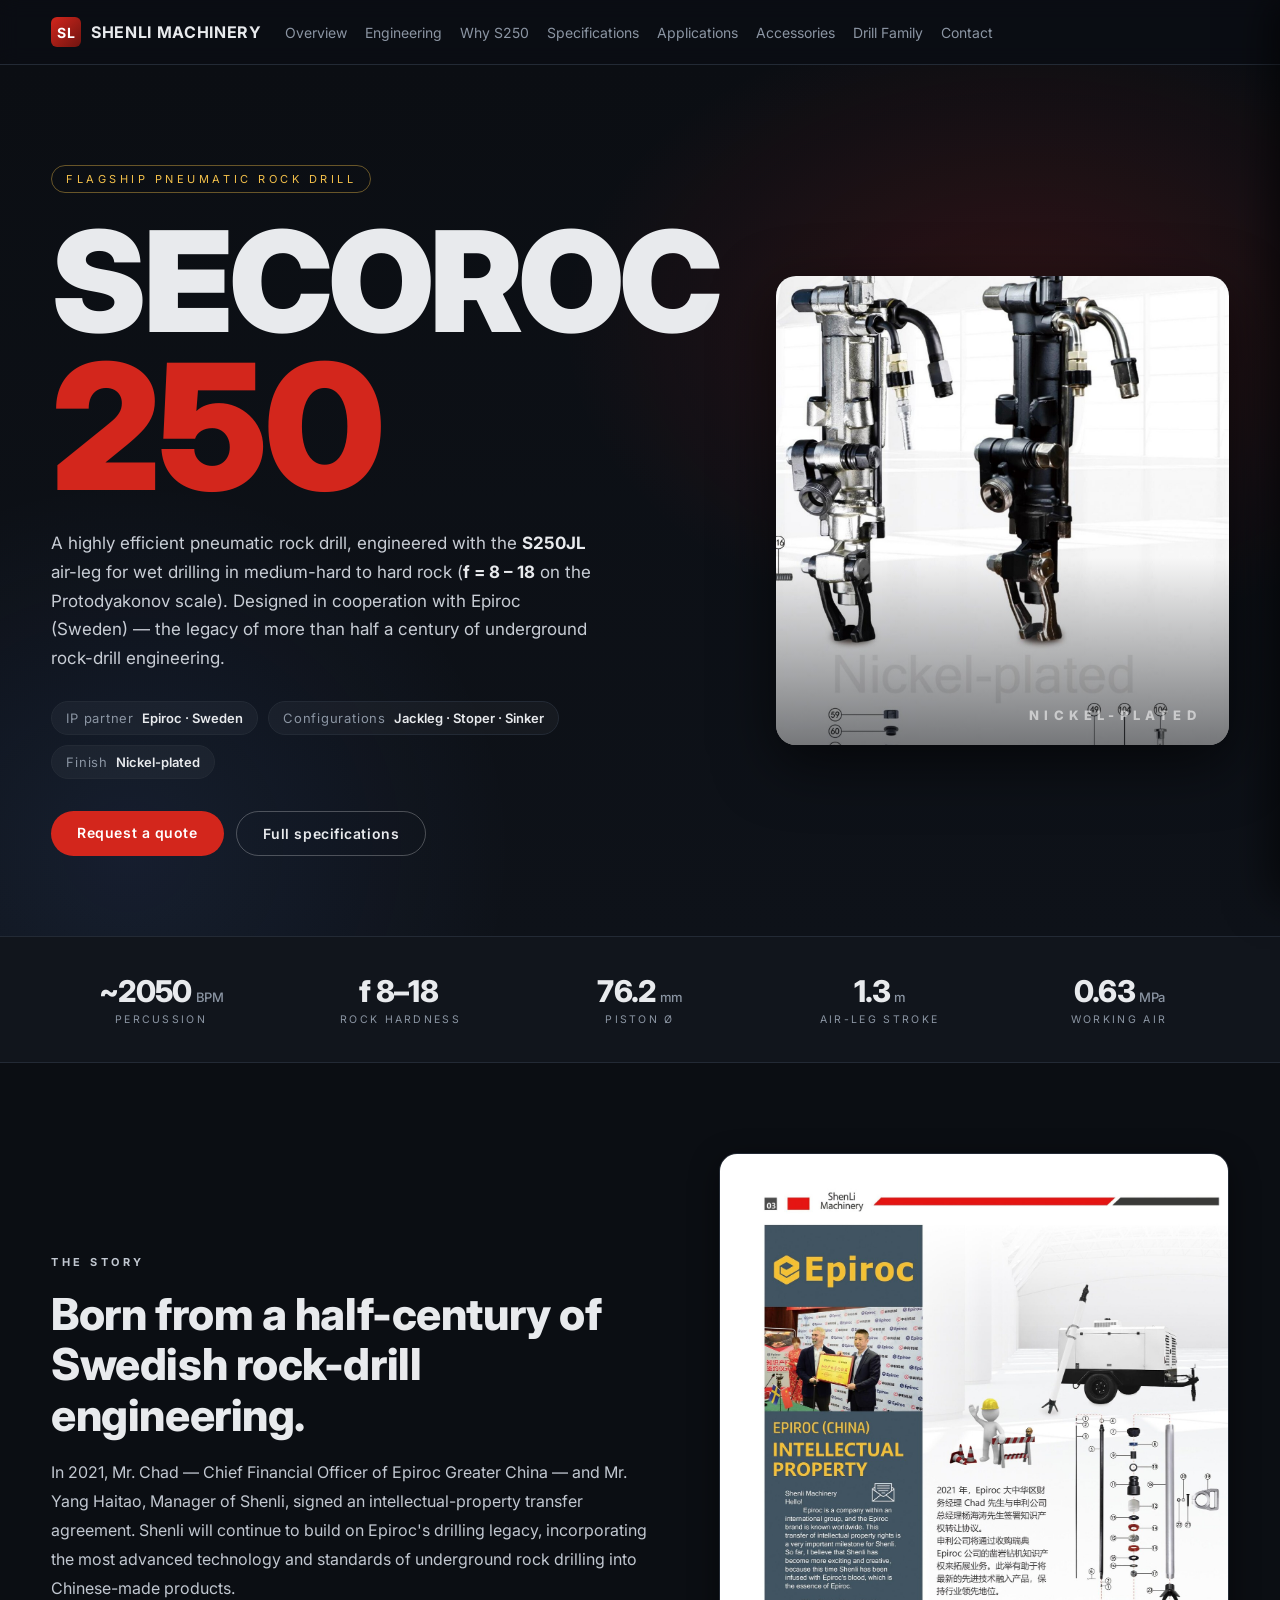
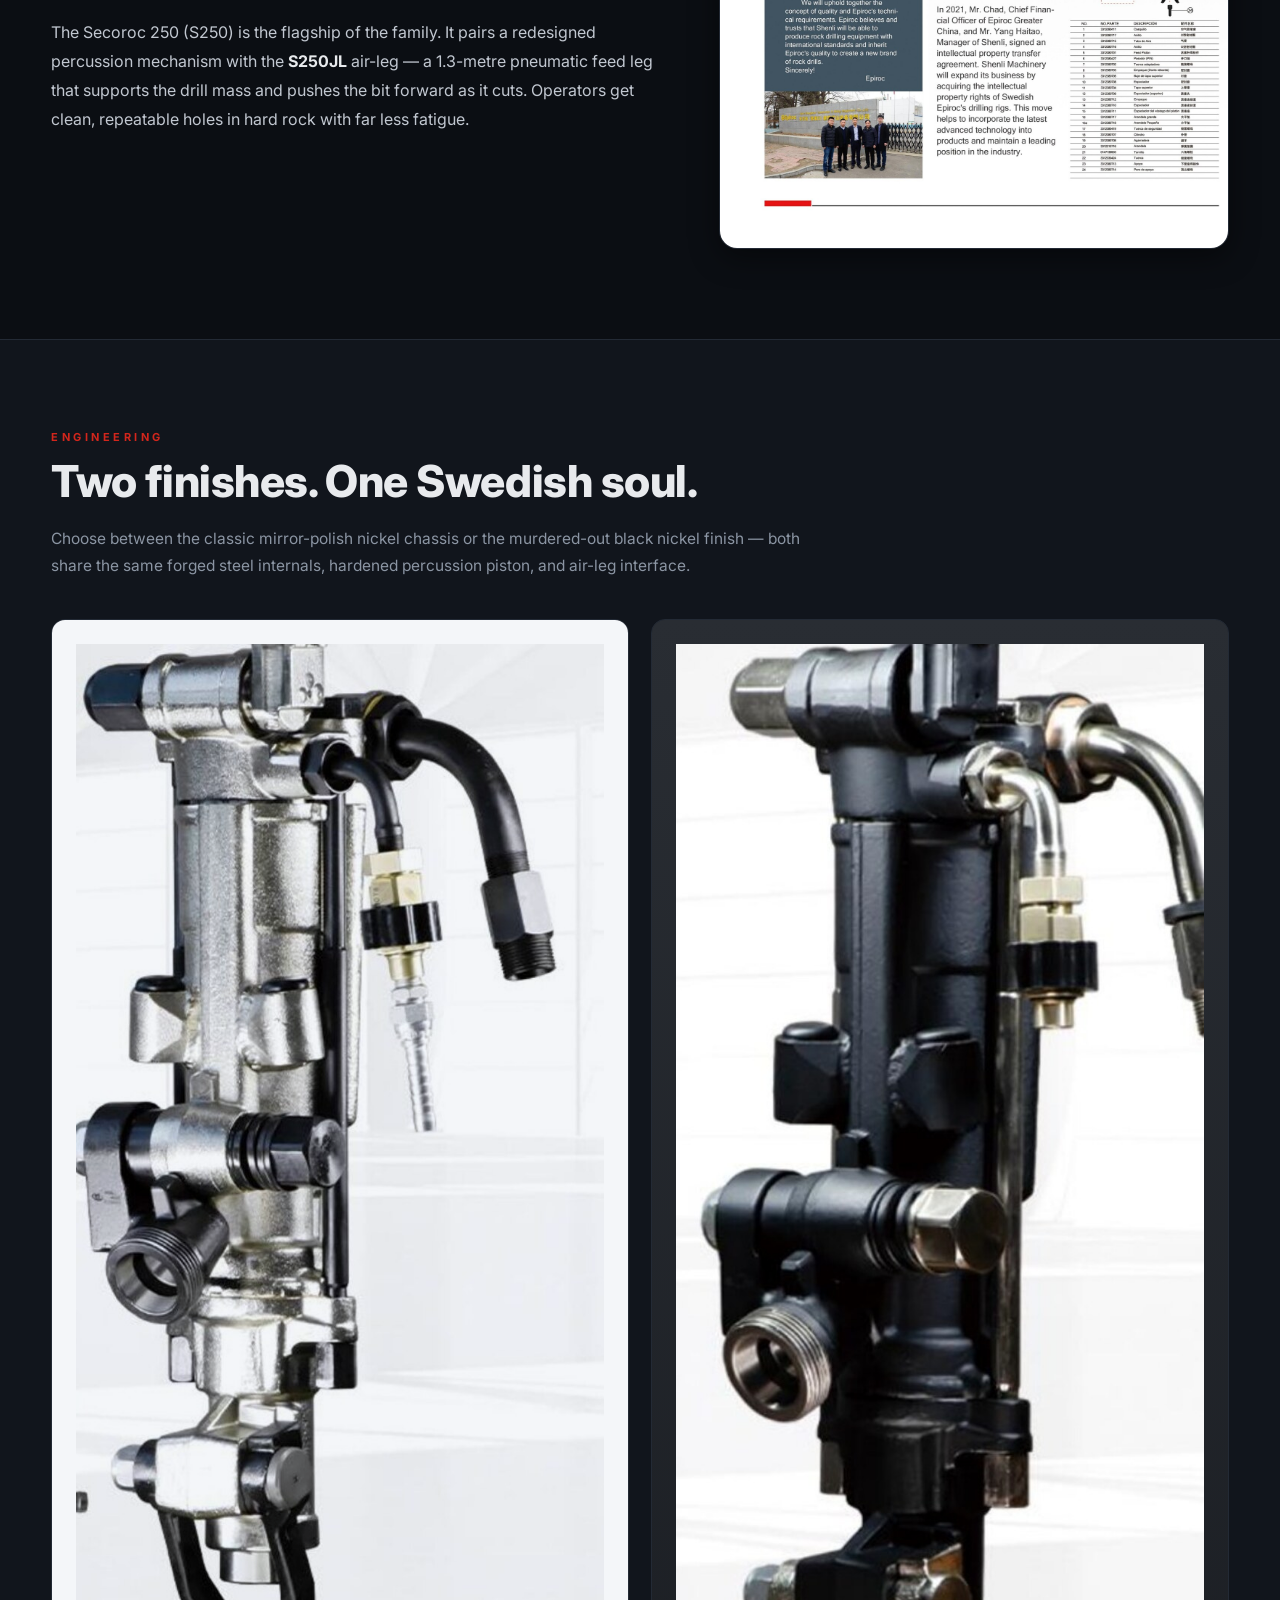
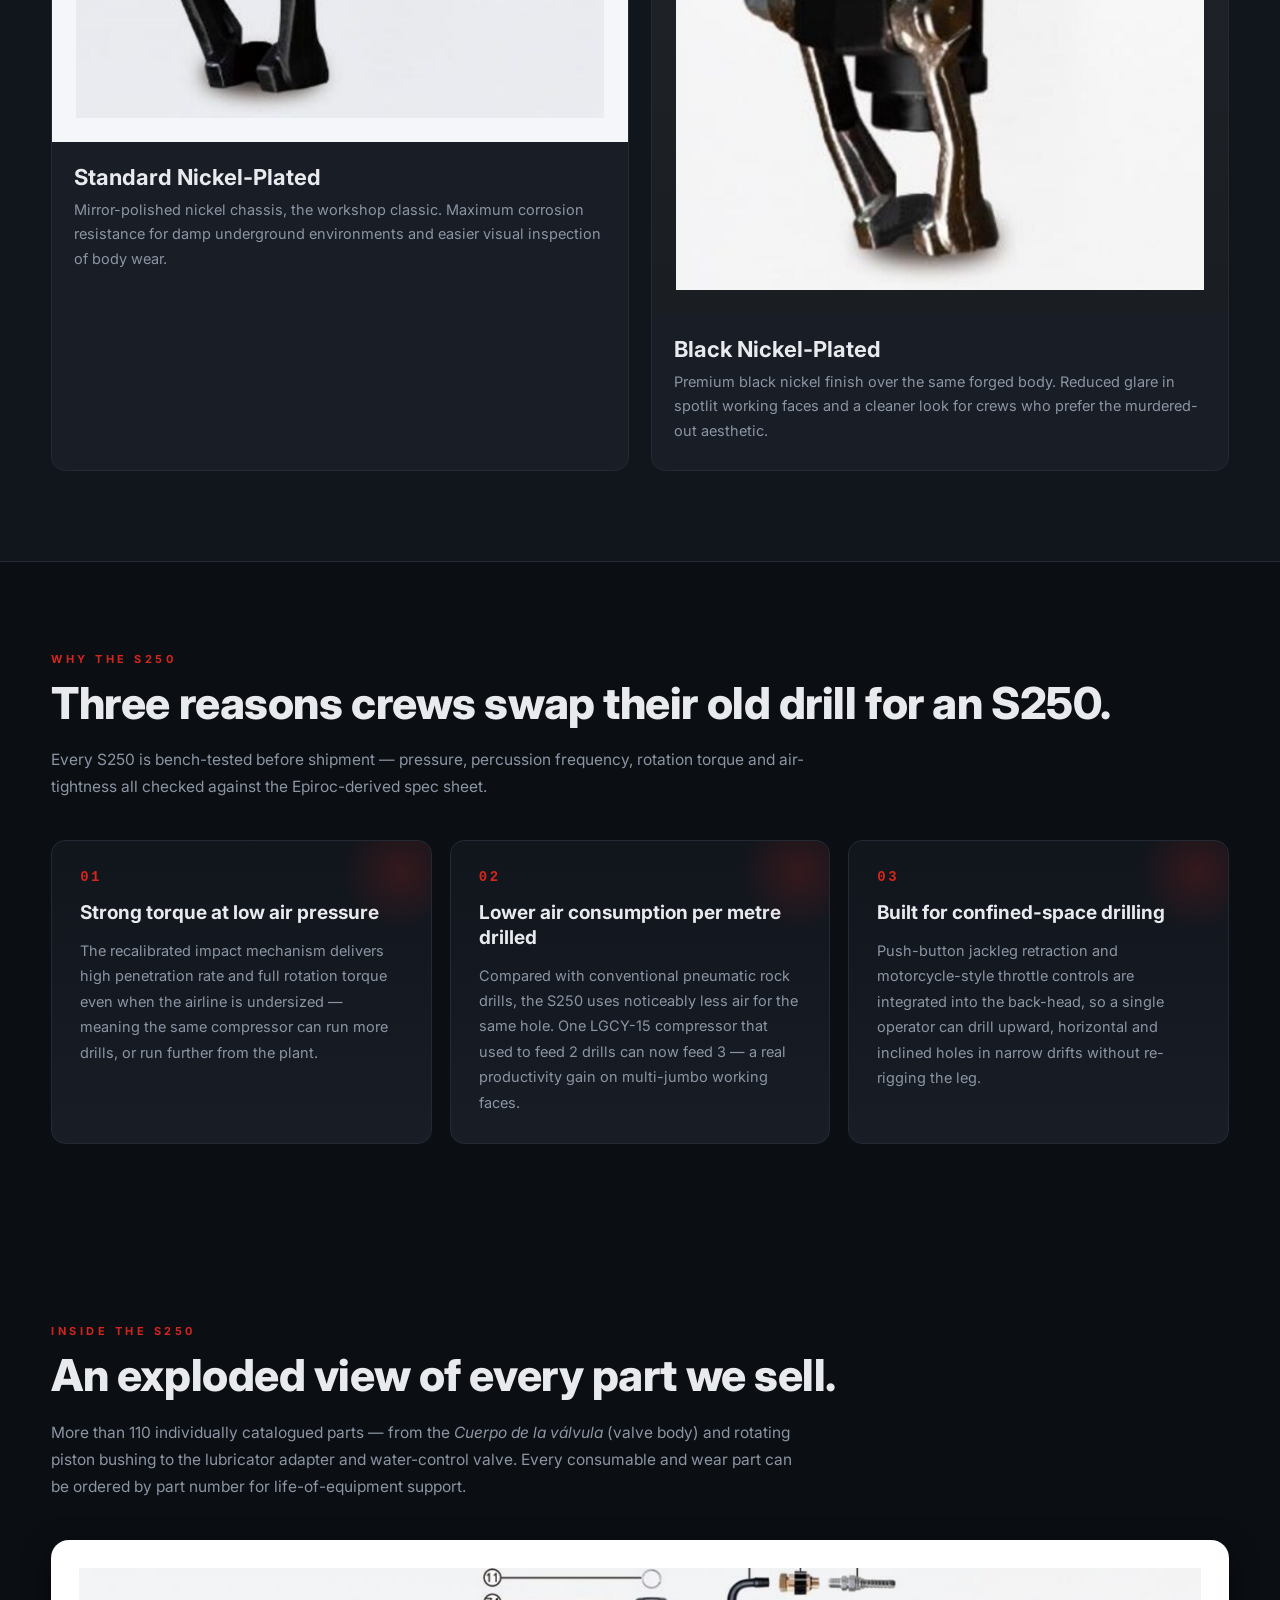
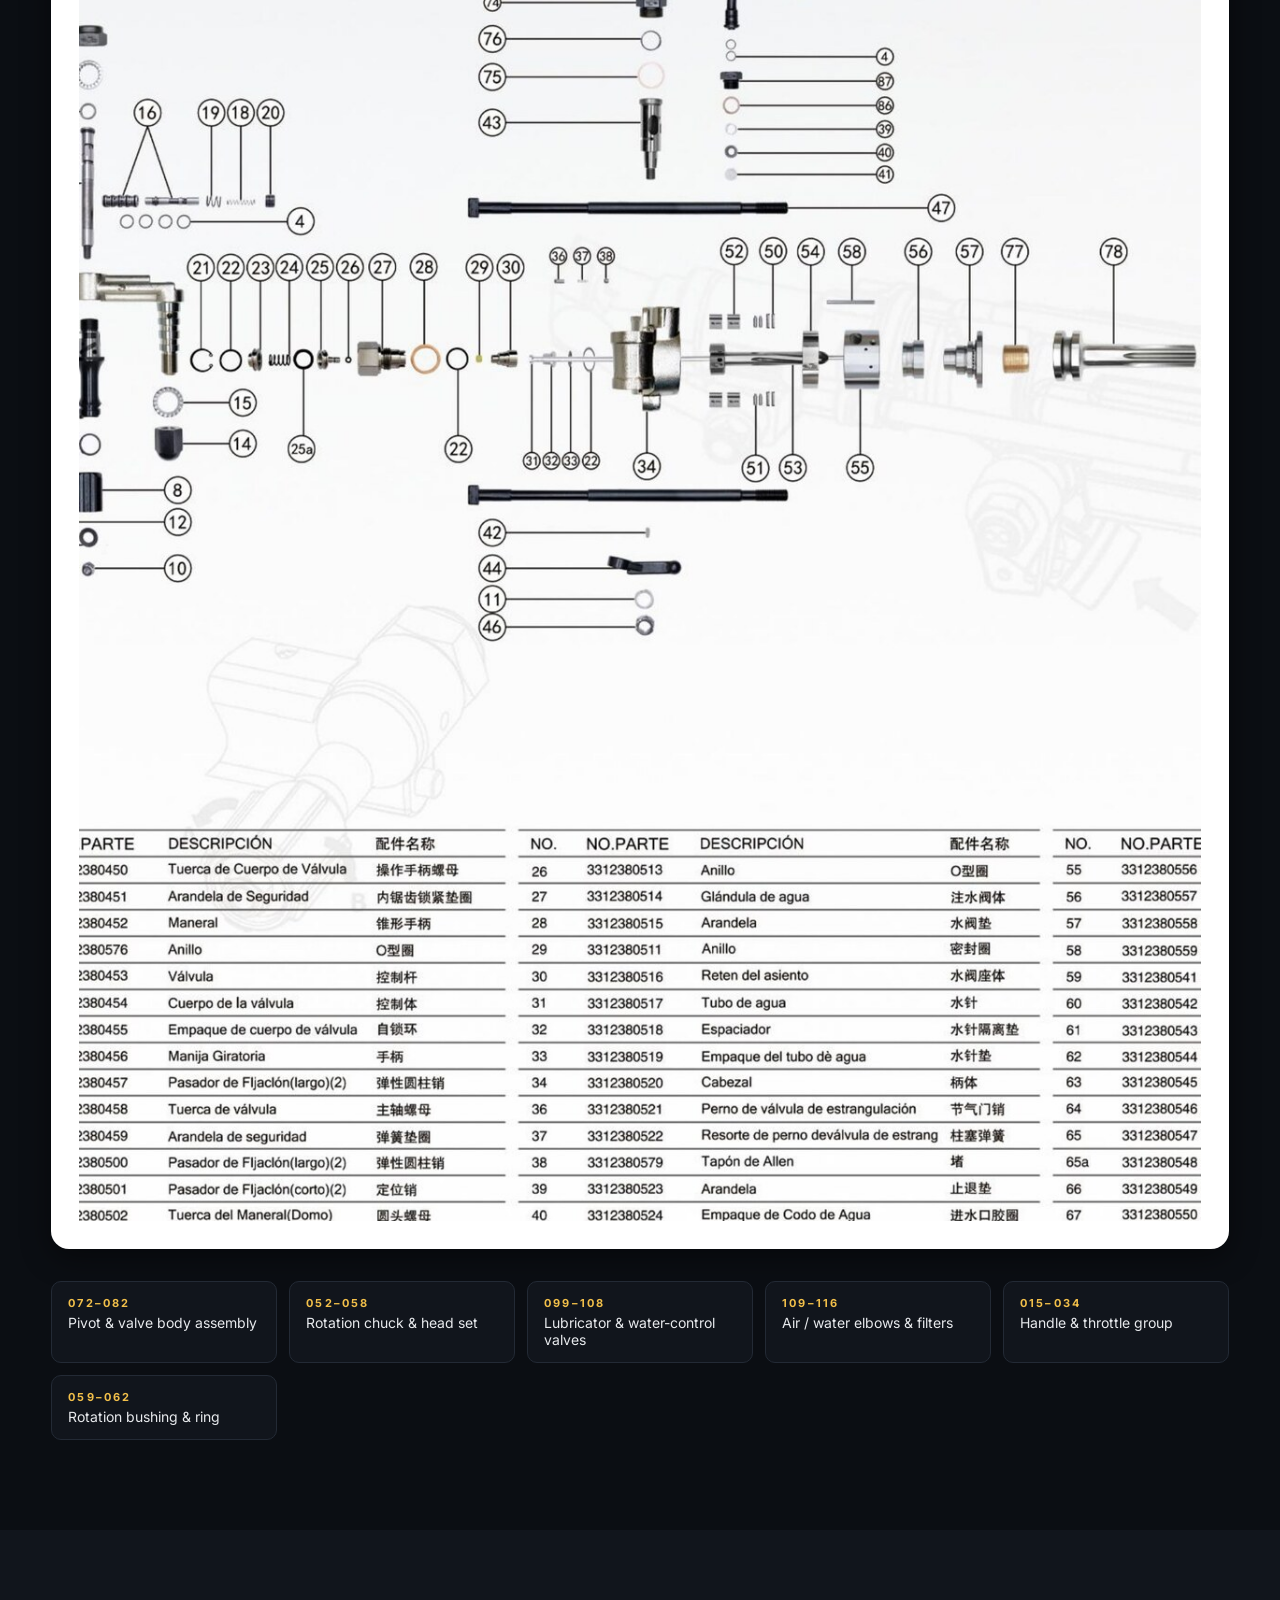
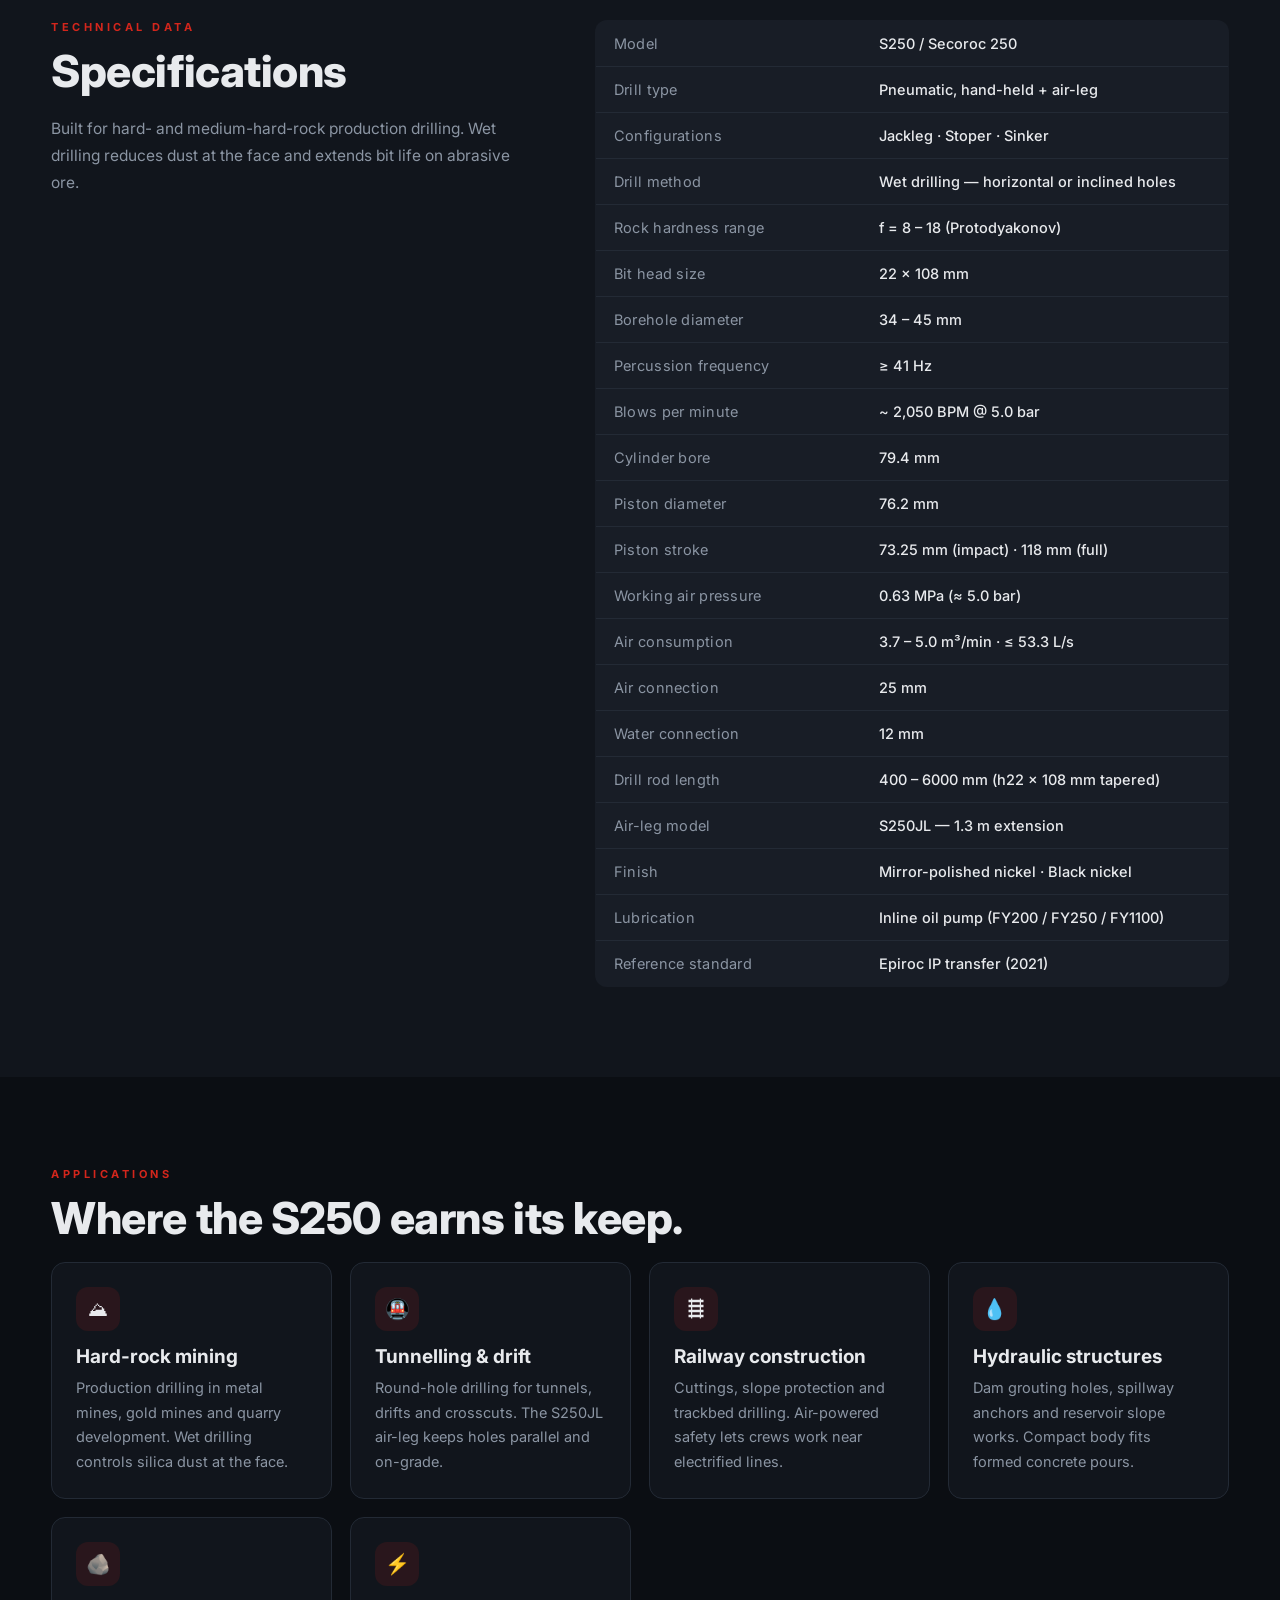
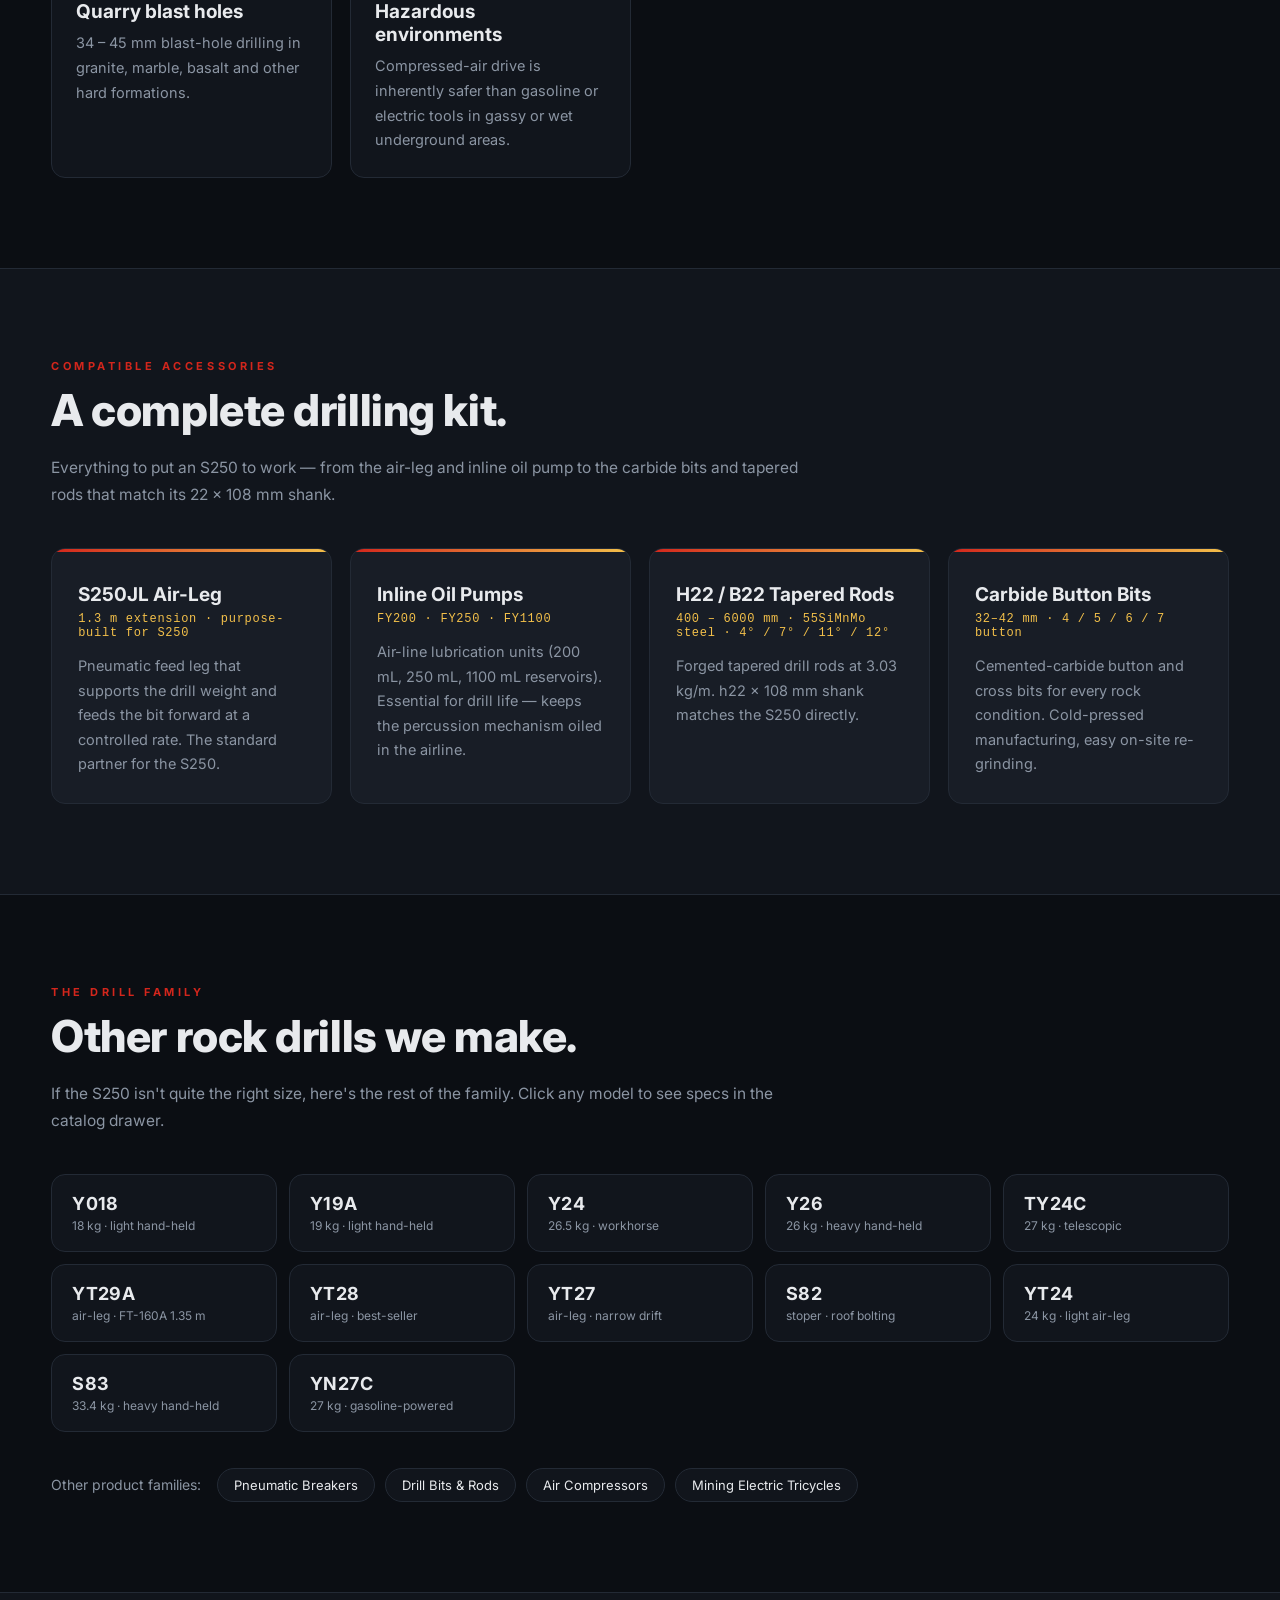
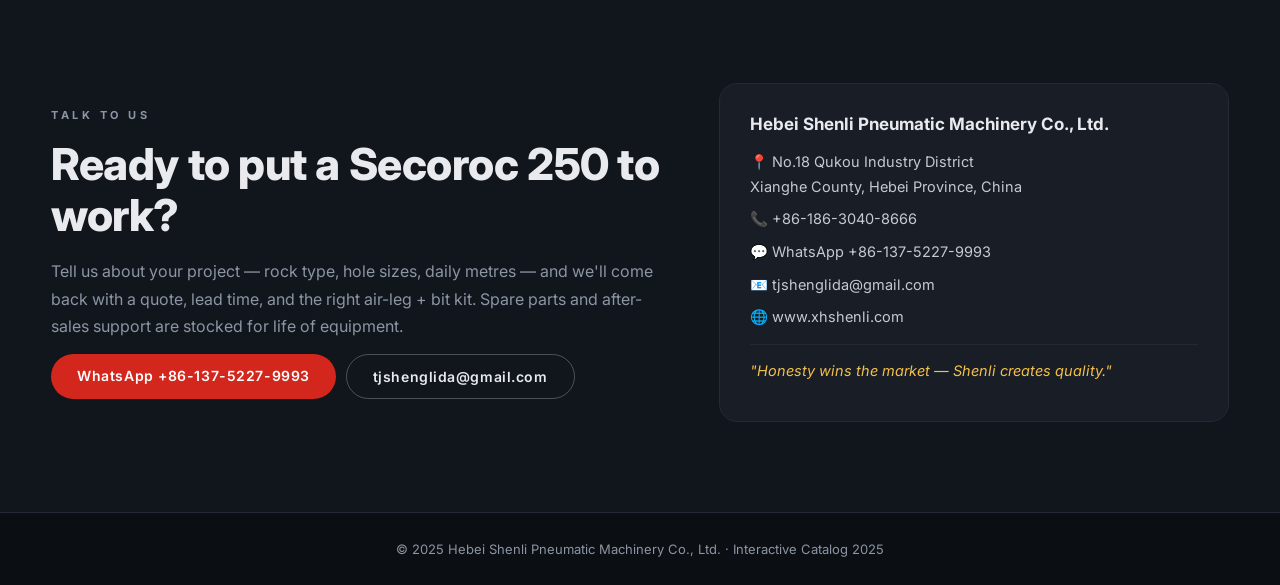
==== commit c532c0a5: "Enrich the S250 page with details from xhshenli.com product spec Pulled additional technical detail " ====
--- a/interactive-catalog/index.html
+++ b/interactive-catalog/index.html
@@ -19,6 +19,7 @@
       <nav class="nav-links">
         <a href="#overview">Overview</a>
         <a href="#engineering">Engineering</a>
+        <a href="#advantages">Why S250</a>
         <a href="#specs">Specifications</a>
         <a href="#applications">Applications</a>
         <a href="#accessories">Accessories</a>
@@ -35,10 +36,10 @@
       <div class="s-hero-text">
         <span class="hero-tag">Flagship Pneumatic Rock Drill</span>
         <h1>SECOROC<br/><span class="accent">250</span></h1>
-        <p class="lede">A highly efficient pneumatic rock drill, engineered with the <strong>S250JL</strong> air-leg for hard- and medium-hard-rock wet drilling. Designed in cooperation with Epiroc (Sweden) — the legacy of more than half a century of underground rock-drill engineering.</p>
+        <p class="lede">A highly efficient pneumatic rock drill, engineered with the <strong>S250JL</strong> air-leg for wet drilling in medium-hard to hard rock (<strong>f = 8 – 18</strong> on the Protodyakonov scale). Designed in cooperation with Epiroc (Sweden) — the legacy of more than half a century of underground rock-drill engineering.</p>
         <div class="hero-meta">
           <div class="meta-pill"><span class="k">IP partner</span><span class="v">Epiroc · Sweden</span></div>
-          <div class="meta-pill"><span class="k">Drill method</span><span class="v">Wet, Air-leg</span></div>
+          <div class="meta-pill"><span class="k">Configurations</span><span class="v">Jackleg · Stoper · Sinker</span></div>
           <div class="meta-pill"><span class="k">Finish</span><span class="v">Nickel-plated</span></div>
         </div>
         <div class="hero-cta">
@@ -56,10 +57,10 @@
   <!-- Quick stats / overview band -->
   <section class="overview" id="overview">
     <div class="container overview-grid">
-      <div class="overview-stat reveal"><div class="v">≥41<span>Hz</span></div><div class="k">Percussion</div></div>
+      <div class="overview-stat reveal"><div class="v">~2050<span>BPM</span></div><div class="k">Percussion</div></div>
+      <div class="overview-stat reveal"><div class="v">f 8–18<span></span></div><div class="k">Rock hardness</div></div>
       <div class="overview-stat reveal"><div class="v">76.2<span>mm</span></div><div class="k">Piston Ø</div></div>
       <div class="overview-stat reveal"><div class="v">1.3<span>m</span></div><div class="k">Air-leg stroke</div></div>
-      <div class="overview-stat reveal"><div class="v">22×108<span>mm</span></div><div class="k">Bit head</div></div>
       <div class="overview-stat reveal"><div class="v">0.63<span>MPa</span></div><div class="k">Working air</div></div>
     </div>
   </section>
@@ -100,6 +101,32 @@
     </div>
   </section>
 
+  <!-- Why S250 / Advantages -->
+  <section class="advantages" id="advantages">
+    <div class="container">
+      <p class="section-eyebrow">Why the S250</p>
+      <h2 class="section-title">Three reasons crews swap their old drill for an S250.</h2>
+      <p class="section-lede">Every S250 is bench-tested before shipment — pressure, percussion frequency, rotation torque and air-tightness all checked against the Epiroc-derived spec sheet.</p>
+      <div class="adv-grid">
+        <article class="adv-card reveal">
+          <div class="adv-num">01</div>
+          <h3>Strong torque at low air pressure</h3>
+          <p>The recalibrated impact mechanism delivers high penetration rate and full rotation torque even when the airline is undersized — meaning the same compressor can run more drills, or run further from the plant.</p>
+        </article>
+        <article class="adv-card reveal">
+          <div class="adv-num">02</div>
+          <h3>Lower air consumption per metre drilled</h3>
+          <p>Compared with conventional pneumatic rock drills, the S250 uses noticeably less air for the same hole. One LGCY-15 compressor that used to feed 2 drills can now feed 3 — a real productivity gain on multi-jumbo working faces.</p>
+        </article>
+        <article class="adv-card reveal">
+          <div class="adv-num">03</div>
+          <h3>Built for confined-space drilling</h3>
+          <p>Push-button jackleg retraction and motorcycle-style throttle controls are integrated into the back-head, so a single operator can drill upward, horizontal and inclined holes in narrow drifts without re-rigging the leg.</p>
+        </article>
+      </div>
+    </div>
+  </section>
+
   <!-- Parts diagram -->
   <section class="diagram">
     <div class="container">
@@ -133,14 +160,20 @@
           <tbody>
             <tr><td>Model</td><td>S250 / Secoroc 250</td></tr>
             <tr><td>Drill type</td><td>Pneumatic, hand-held + air-leg</td></tr>
+            <tr><td>Configurations</td><td>Jackleg · Stoper · Sinker</td></tr>
             <tr><td>Drill method</td><td>Wet drilling — horizontal or inclined holes</td></tr>
+            <tr><td>Rock hardness range</td><td>f = 8 – 18 (Protodyakonov)</td></tr>
             <tr><td>Bit head size</td><td>22 × 108 mm</td></tr>
             <tr><td>Borehole diameter</td><td>34 – 45 mm</td></tr>
             <tr><td>Percussion frequency</td><td>≥ 41 Hz</td></tr>
+            <tr><td>Blows per minute</td><td>~ 2,050 BPM @ 5.0 bar</td></tr>
+            <tr><td>Cylinder bore</td><td>79.4 mm</td></tr>
             <tr><td>Piston diameter</td><td>76.2 mm</td></tr>
-            <tr><td>Piston stroke</td><td>118 mm</td></tr>
-            <tr><td>Working air pressure</td><td>0.63 MPa</td></tr>
-            <tr><td>Air consumption</td><td>≤ 53.3 L/s</td></tr>
+            <tr><td>Piston stroke</td><td>73.25 mm (impact) · 118 mm (full)</td></tr>
+            <tr><td>Working air pressure</td><td>0.63 MPa (≈ 5.0 bar)</td></tr>
+            <tr><td>Air consumption</td><td>3.7 – 5.0 m³/min · ≤ 53.3 L/s</td></tr>
+            <tr><td>Air connection</td><td>25 mm</td></tr>
+            <tr><td>Water connection</td><td>12 mm</td></tr>
             <tr><td>Drill rod length</td><td>400 – 6000 mm (h22 × 108 mm tapered)</td></tr>
             <tr><td>Air-leg model</td><td>S250JL — 1.3 m extension</td></tr>
             <tr><td>Finish</td><td>Mirror-polished nickel · Black nickel</td></tr>
--- a/interactive-catalog/styles.css
+++ b/interactive-catalog/styles.css
@@ -82,6 +82,9 @@
   padding: 100px 0 80px;
   isolation: isolate;
 }
+@media (max-width: 720px) {
+  .s-hero { padding: 48px 0 56px; }
+}
 .s-hero-bg {
   position: absolute; inset: 0; z-index: -1;
   background:
@@ -92,7 +95,8 @@
 .s-hero-grid {
   display: grid; grid-template-columns: 1fr 1fr; gap: 56px; align-items: center;
 }
-@media (max-width: 900px) { .s-hero-grid { grid-template-columns: 1fr; gap: 40px; } }
+@media (max-width: 1080px) { .s-hero-grid { gap: 36px; } }
+@media (max-width: 720px) { .s-hero-grid { grid-template-columns: 1fr; gap: 32px; } }
 
 .hero-tag {
   display: inline-block;
@@ -113,6 +117,14 @@
 .s-hero-text .lede {
   font-size: 17px; color: #c8cdd5; line-height: 1.7; margin: 0 0 28px;
   max-width: 540px;
+}
+@media (max-width: 720px) {
+  .s-hero-text h1 { font-size: 64px; margin-bottom: 18px; }
+  .s-hero-text h1 .accent { font-size: 1.4em; }
+  .s-hero-text .lede { font-size: 15.5px; }
+  .hero-tag { margin-bottom: 16px; }
+  .hero-meta { margin-bottom: 22px; }
+  .hero-cta .btn { padding: 11px 20px; font-size: 13.5px; }
 }
 .s-hero-text .lede strong { color: var(--c-text); }
 
@@ -151,19 +163,24 @@
 .s-hero-photo {
   position: relative;
   border-radius: 20px;
-  background: linear-gradient(180deg, #f7f8fa 0%, #d4d9e0 100%);
   overflow: hidden;
   box-shadow: var(--shadow-hi);
+  background: #0a0c10;
 }
 .s-hero-photo img {
   width: 100%; height: auto; display: block;
-  mix-blend-mode: multiply;
+}
+.s-hero-photo::after {
+  content: ""; position: absolute; inset: 0;
+  background: linear-gradient(180deg, rgba(0,0,0,0) 60%, rgba(11,14,19,0.55) 100%);
+  pointer-events: none;
 }
 .hero-watermark {
-  position: absolute; bottom: 18px; right: 22px;
+  position: absolute; bottom: 22px; right: 28px;
   font-weight: 800; letter-spacing: 0.4em;
-  color: rgba(0,0,0,0.18);
-  font-size: 14px;
+  color: rgba(255,255,255,0.55);
+  font-size: 13px;
+  z-index: 1;
 }
 
 /* ─── Overview band ──────────────────────────────────────────────── */
@@ -177,43 +194,59 @@
   display: grid; grid-template-columns: repeat(5, 1fr); gap: 20px;
   text-align: center;
 }
-@media (max-width: 720px) {
-  .overview-grid { grid-template-columns: repeat(2, 1fr); gap: 24px; }
-  .overview-grid .overview-stat:last-child { grid-column: span 2; }
+@media (max-width: 920px) {
+  .overview-grid { grid-template-columns: repeat(3, 1fr); gap: 22px 14px; }
+}
+@media (max-width: 480px) {
+  .overview-grid { grid-template-columns: repeat(2, 1fr); gap: 22px 14px; }
+  .overview-grid .overview-stat:nth-child(5) { grid-column: span 2; }
 }
 .overview-stat .v {
-  font-size: 32px; font-weight: 800; color: var(--c-text);
+  font-size: 30px; font-weight: 800; color: var(--c-text);
   letter-spacing: -0.02em;
 }
 .overview-stat .v span {
-  font-size: 14px; color: var(--c-muted);
+  font-size: 13px; color: var(--c-muted);
   margin-left: 4px; font-weight: 500;
 }
 .overview-stat .k {
-  font-size: 11px; letter-spacing: 0.22em; text-transform: uppercase;
+  font-size: 10.5px; letter-spacing: 0.22em; text-transform: uppercase;
   color: var(--c-muted); margin-top: 4px;
+}
+@media (max-width: 480px) {
+  .overview { padding: 30px 0; }
+  .overview-stat .v { font-size: 24px; }
+  .overview-stat .v span { font-size: 11px; }
+  .overview-stat .k { font-size: 9.5px; letter-spacing: 0.18em; }
 }
 
 /* ─── Section primitives ─────────────────────────────────────────── */
 section { padding: 90px 0; }
+@media (max-width: 720px) { section { padding: 56px 0; } }
+
 .section-eyebrow {
   font-size: 11px; letter-spacing: 0.32em; text-transform: uppercase;
   color: var(--c-accent); font-weight: 700; margin: 0 0 12px;
 }
 .section-title {
-  font-size: clamp(28px, 4vw, 44px); margin: 0 0 18px;
+  font-size: clamp(26px, 5.5vw, 44px); margin: 0 0 18px;
   font-weight: 800; letter-spacing: -0.01em;
-  line-height: 1.1;
+  line-height: 1.15;
 }
 .section-lede {
   color: var(--c-muted); max-width: 760px; line-height: 1.75;
-  margin: 0 0 48px;
+  margin: 0 0 40px;
+  font-size: 15.5px;
+}
+@media (max-width: 720px) {
+  .section-lede { margin-bottom: 28px; font-size: 14.5px; }
 }
 
 /* ─── Story (Epiroc) ─────────────────────────────────────────────── */
 .story { background: var(--c-bg); }
 .story-grid { display: grid; grid-template-columns: 1.2fr 1fr; gap: 56px; align-items: center; }
-@media (max-width: 880px) { .story-grid { grid-template-columns: 1fr; } }
+@media (max-width: 1080px) { .story-grid { gap: 36px; } }
+@media (max-width: 720px) { .story-grid { grid-template-columns: 1fr; gap: 28px; } }
 .story-grid p { line-height: 1.8; color: #c1c7d0; margin: 0 0 16px; }
 .story-grid p strong { color: var(--c-text); }
 .story-photo {
@@ -240,6 +273,9 @@
   display: grid; place-items: center;
   padding: 24px;
 }
+@media (max-width: 720px) {
+  .finish-photo { aspect-ratio: 4/3; padding: 18px; }
+}
 .finish-photo.dark { background: linear-gradient(180deg, #292d33 0%, #1a1d22 100%); }
 .finish-photo img {
   max-height: 100%; width: auto; object-fit: contain;
@@ -248,6 +284,31 @@
 .finish-photo.dark img { mix-blend-mode: normal; }
 .finish-card h3 { margin: 22px 22px 8px; font-size: 22px; }
 .finish-card p { margin: 0 22px 26px; color: var(--c-muted); line-height: 1.7; font-size: 14.5px; }
+
+/* ─── Why S250 / Advantages ──────────────────────────────────────── */
+.advantages { background: var(--c-bg); }
+.adv-grid { display: grid; grid-template-columns: repeat(auto-fit, minmax(280px, 1fr)); gap: 18px; }
+.adv-card {
+  background: linear-gradient(180deg, var(--c-bg-2) 0%, var(--c-bg-3) 100%);
+  border: 1px solid var(--c-line);
+  border-radius: var(--radius);
+  padding: 28px;
+  position: relative;
+  overflow: hidden;
+}
+.adv-card .adv-num {
+  font-size: 14px; font-weight: 800; letter-spacing: 0.18em;
+  color: var(--c-accent); margin-bottom: 16px;
+  font-family: "JetBrains Mono", monospace;
+}
+.adv-card h3 { margin: 0 0 12px; font-size: 19px; line-height: 1.3; }
+.adv-card p { margin: 0; color: var(--c-muted); line-height: 1.75; font-size: 14.5px; }
+.adv-card::before {
+  content: ""; position: absolute; top: -40px; right: -40px;
+  width: 140px; height: 140px; border-radius: 50%;
+  background: radial-gradient(circle, rgba(211,38,28,0.18), transparent 60%);
+  pointer-events: none;
+}
 
 /* ─── Parts diagram ──────────────────────────────────────────────── */
 .diagram { background: var(--c-bg); }
@@ -258,6 +319,11 @@
   margin-bottom: 32px;
   box-shadow: var(--shadow-card);
 }
+@media (max-width: 720px) {
+  .diagram-frame { padding: 14px; border-radius: 12px; }
+  .diagram-frame img { min-width: 600px; }
+  .diagram-frame { overflow-x: auto; -webkit-overflow-scrolling: touch; }
+}
 .diagram-frame img { width: 100%; height: auto; }
 .diagram-grid {
   display: grid; grid-template-columns: repeat(auto-fit, minmax(220px, 1fr));
@@ -277,17 +343,22 @@
 /* ─── Specs ──────────────────────────────────────────────────────── */
 .specs { background: var(--c-bg-2); }
 .specs-grid { display: grid; grid-template-columns: 1fr 1.3fr; gap: 56px; align-items: start; }
-@media (max-width: 880px) { .specs-grid { grid-template-columns: 1fr; gap: 32px; } }
+@media (max-width: 1080px) { .specs-grid { gap: 36px; } }
+@media (max-width: 720px) { .specs-grid { grid-template-columns: 1fr; gap: 28px; } }
 .spec-table {
   width: 100%; border-collapse: collapse; font-size: 14.5px;
   background: var(--c-bg-3); border-radius: 12px; overflow: hidden;
   border: 1px solid var(--c-line);
 }
 .spec-table tr + tr td { border-top: 1px solid var(--c-line); }
-.spec-table td { padding: 14px 18px; }
-.spec-table td:first-child { color: var(--c-muted); width: 45%; letter-spacing: 0.02em; }
+.spec-table td { padding: 14px 18px; vertical-align: top; }
+.spec-table td:first-child { color: var(--c-muted); width: 42%; letter-spacing: 0.02em; }
 .spec-table td:last-child { color: var(--c-text); font-weight: 500; }
 .spec-table tr:hover td { background: rgba(255,255,255,0.02); }
+@media (max-width: 480px) {
+  .spec-table td { padding: 11px 14px; font-size: 13.5px; }
+  .spec-table td:first-child { width: 44%; }
+}
 
 /* ─── Applications ───────────────────────────────────────────────── */
 .applications { background: var(--c-bg); }
@@ -324,6 +395,7 @@
   font-size: 12px; letter-spacing: 0.06em;
   color: var(--c-gold); margin-bottom: 14px;
   font-family: "JetBrains Mono", monospace;
+  word-break: break-word;
 }
 .acc-card p { margin: 0; color: var(--c-muted); line-height: 1.7; font-size: 14.5px; }
 
@@ -465,6 +537,11 @@
   background-color: #f4f6f9;
   min-height: 360px;
 }
+@media (max-width: 800px) {
+  .modal-photo { min-height: 220px; }
+  .modal-body { padding: 22px; }
+  .modal-body h2 { font-size: 22px; }
+}
 .modal-body { padding: 28px; overflow-y: auto; max-height: 90vh; }
 .modal-body .eyebrow { font-size: 11px; letter-spacing: 0.3em; color: var(--c-accent); text-transform: uppercase; font-weight: 700; }
 .modal-body h2 { margin: 6px 0 6px; font-size: 28px; }
@@ -488,9 +565,14 @@
 /* ─── Contact ────────────────────────────────────────────────────── */
 .contact { background: var(--c-bg-2); border-top: 1px solid var(--c-line); }
 .contact-grid { display: grid; grid-template-columns: 1.2fr 1fr; gap: 56px; align-items: center; }
-@media (max-width: 880px) { .contact-grid { grid-template-columns: 1fr; gap: 32px; } }
+@media (max-width: 1080px) { .contact-grid { gap: 36px; } }
+@media (max-width: 720px) { .contact-grid { grid-template-columns: 1fr; gap: 28px; } }
 .contact-grid p { line-height: 1.7; color: var(--c-muted); margin: 0 0 14px; }
 .contact-pills { display: flex; gap: 10px; flex-wrap: wrap; }
+.contact-pills .btn { white-space: nowrap; }
+@media (max-width: 480px) {
+  .contact-pills .btn { padding: 11px 18px; font-size: 13px; }
+}
 
 .contact-card {
   background: var(--c-bg-3); border: 1px solid var(--c-line);
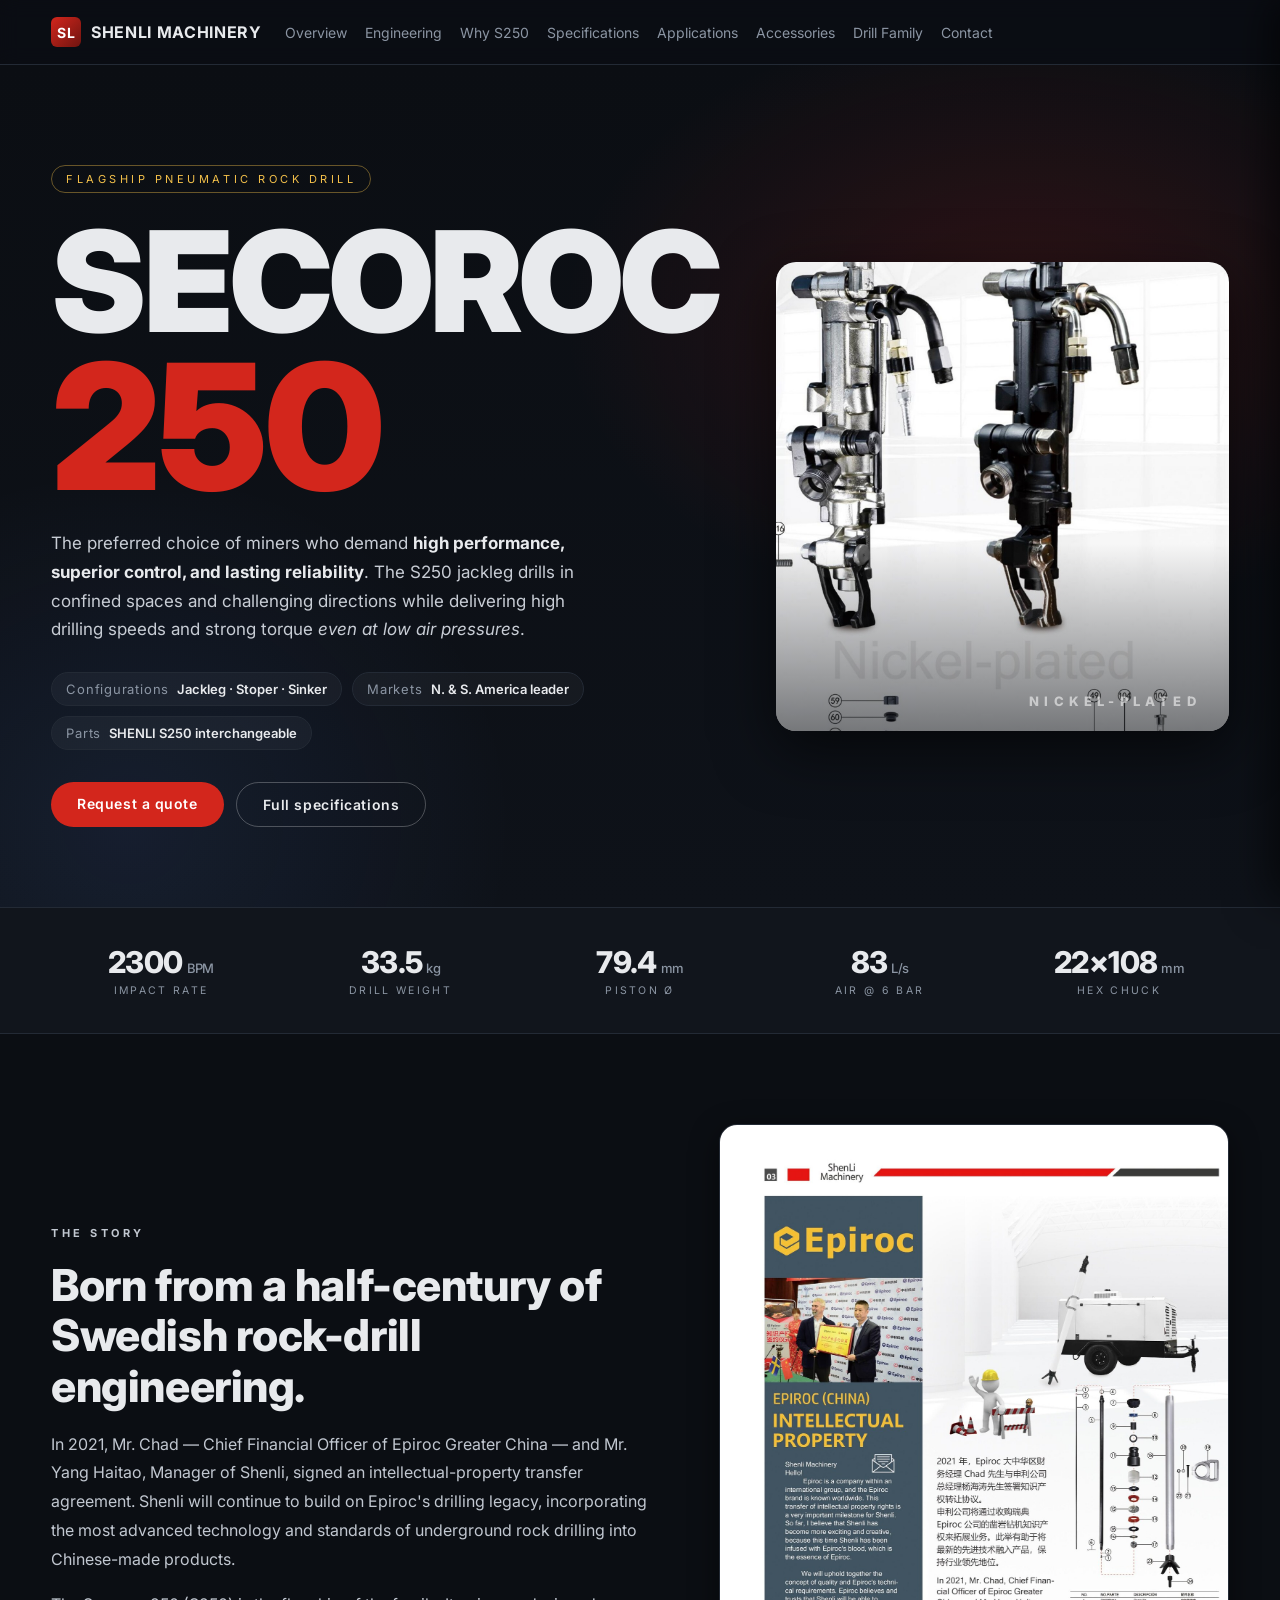
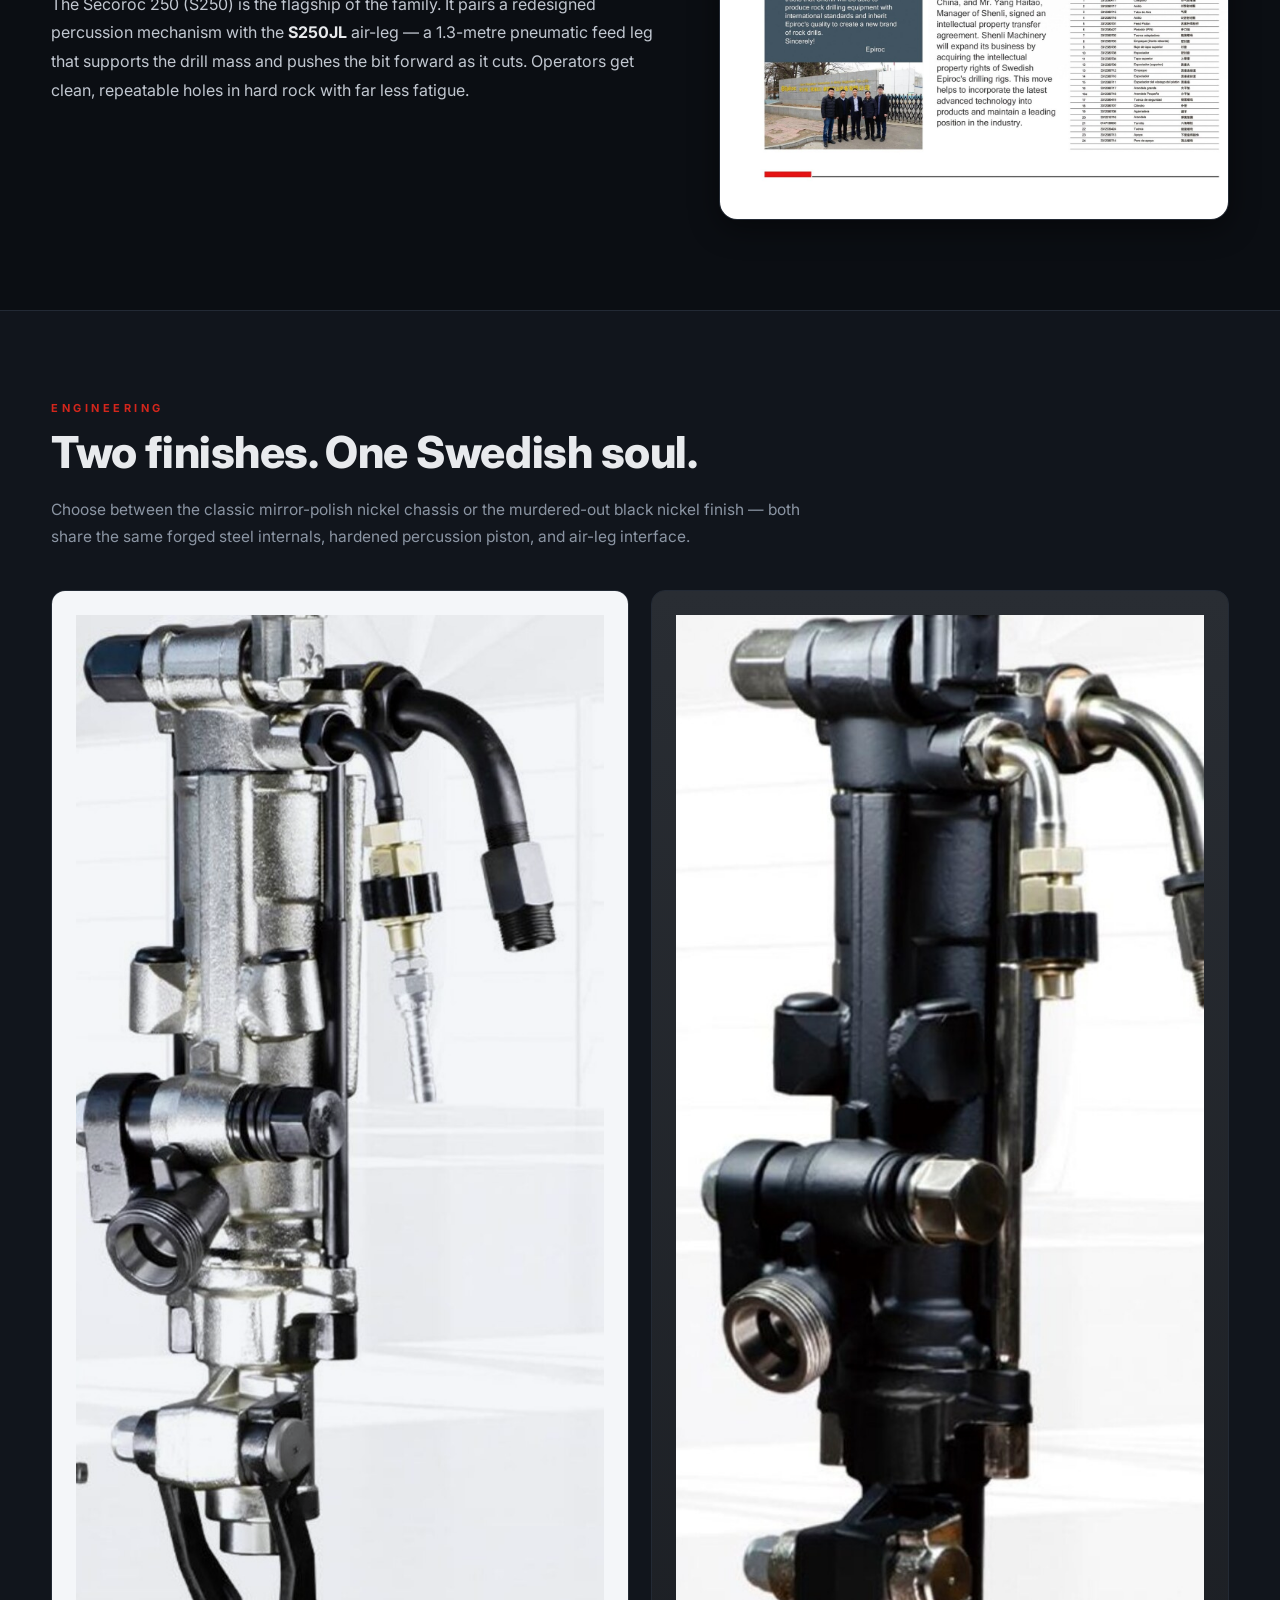
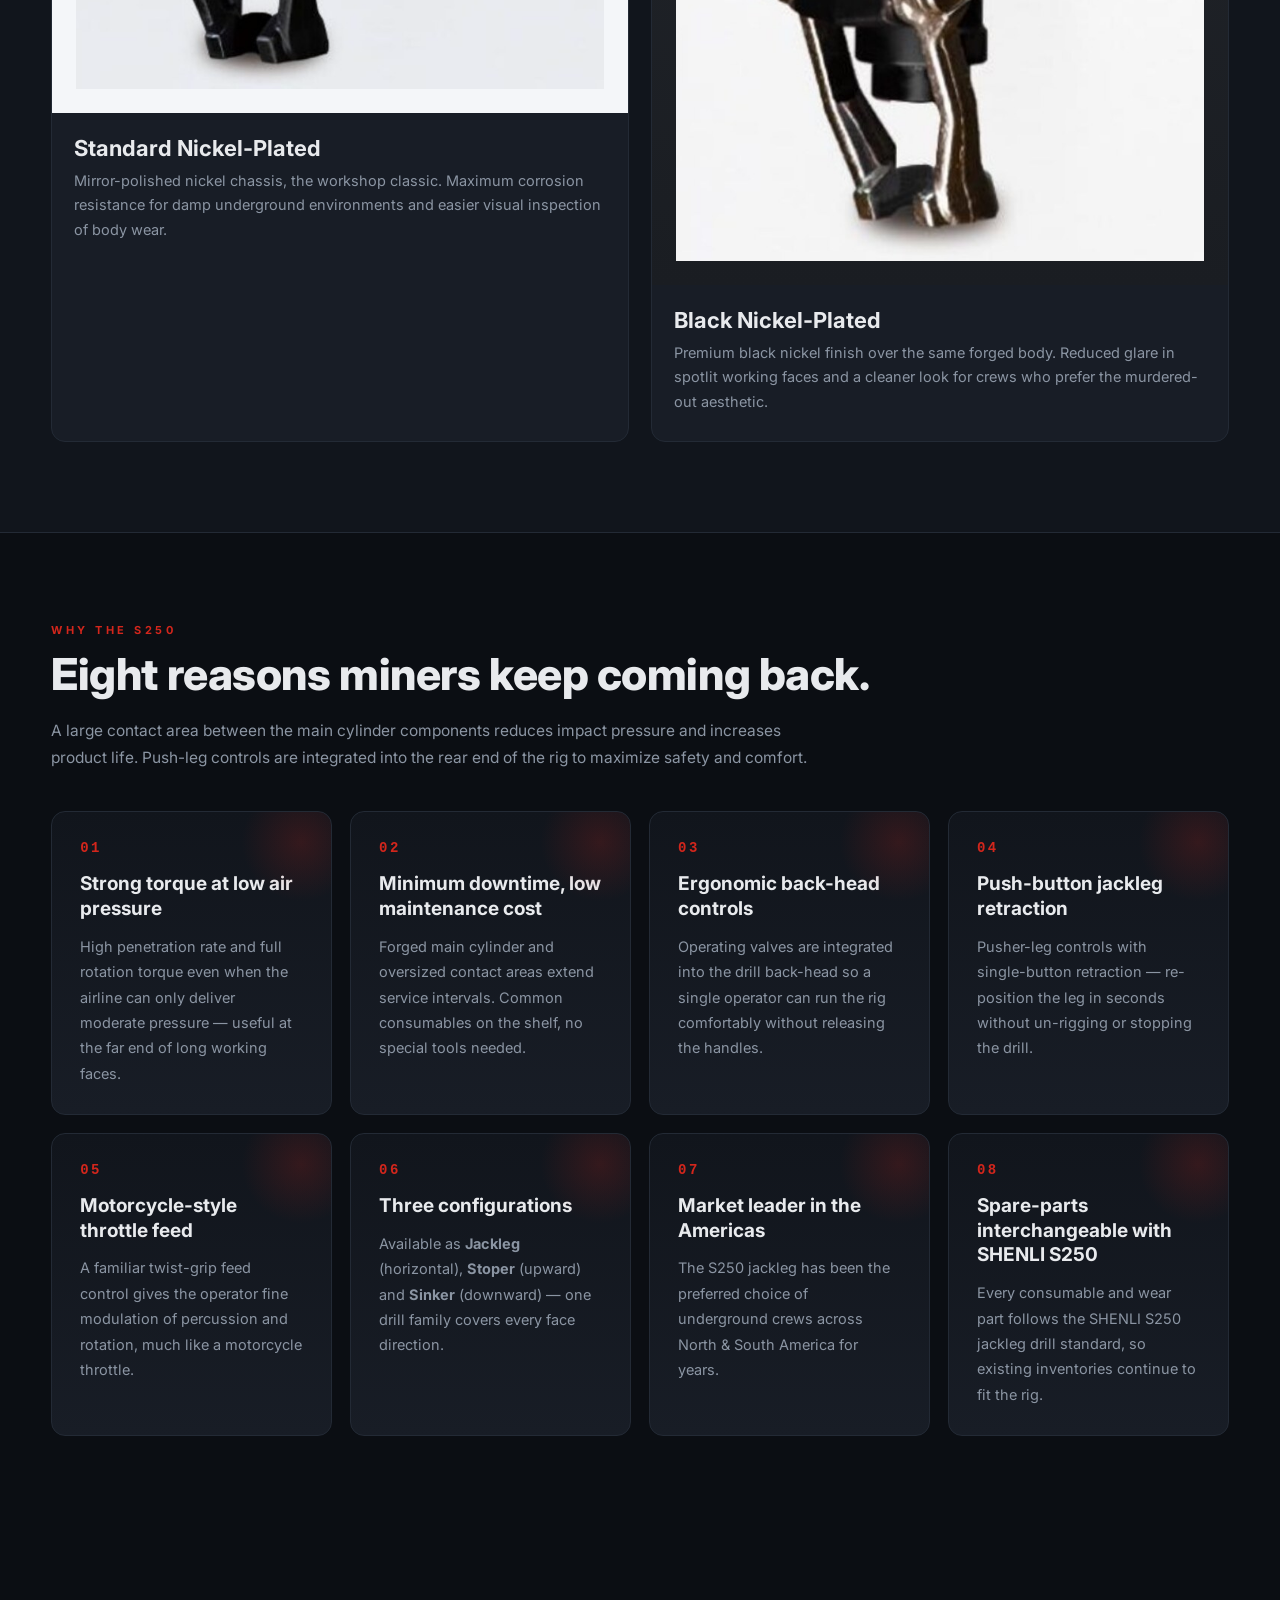
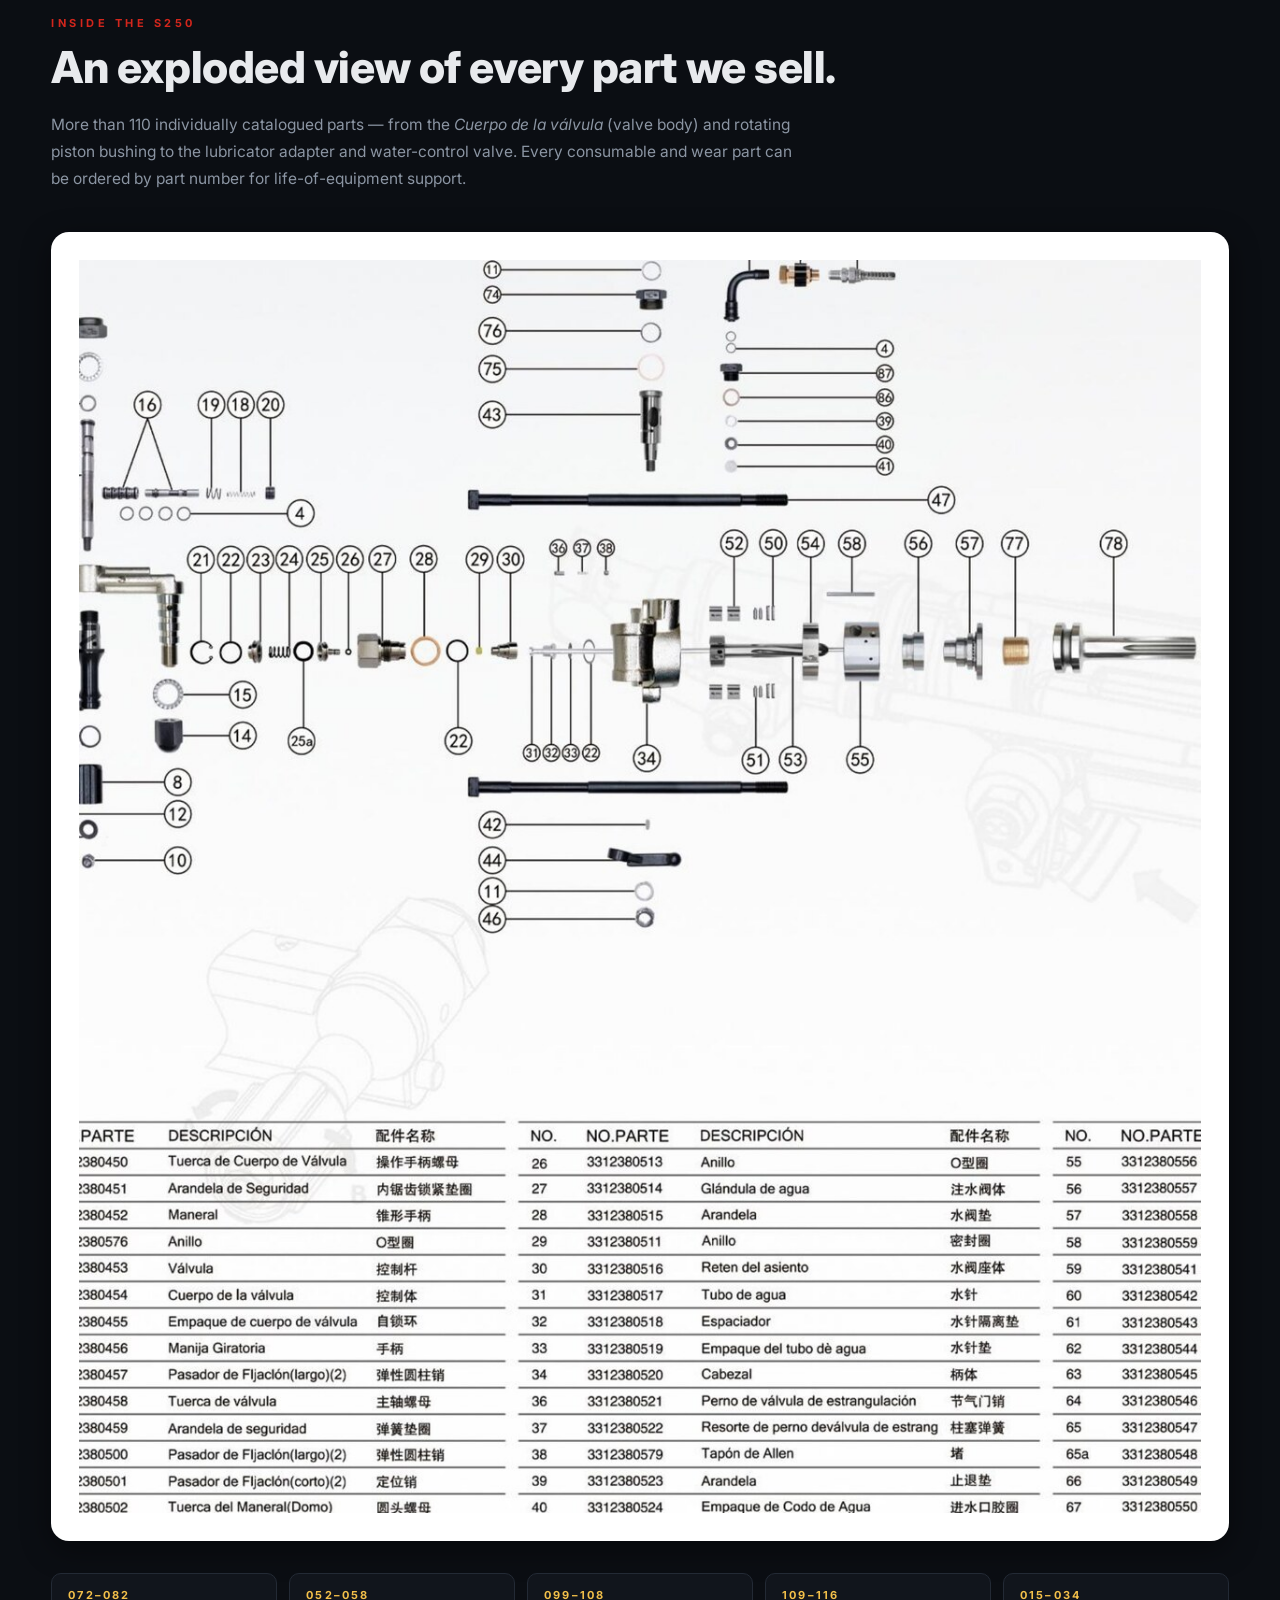
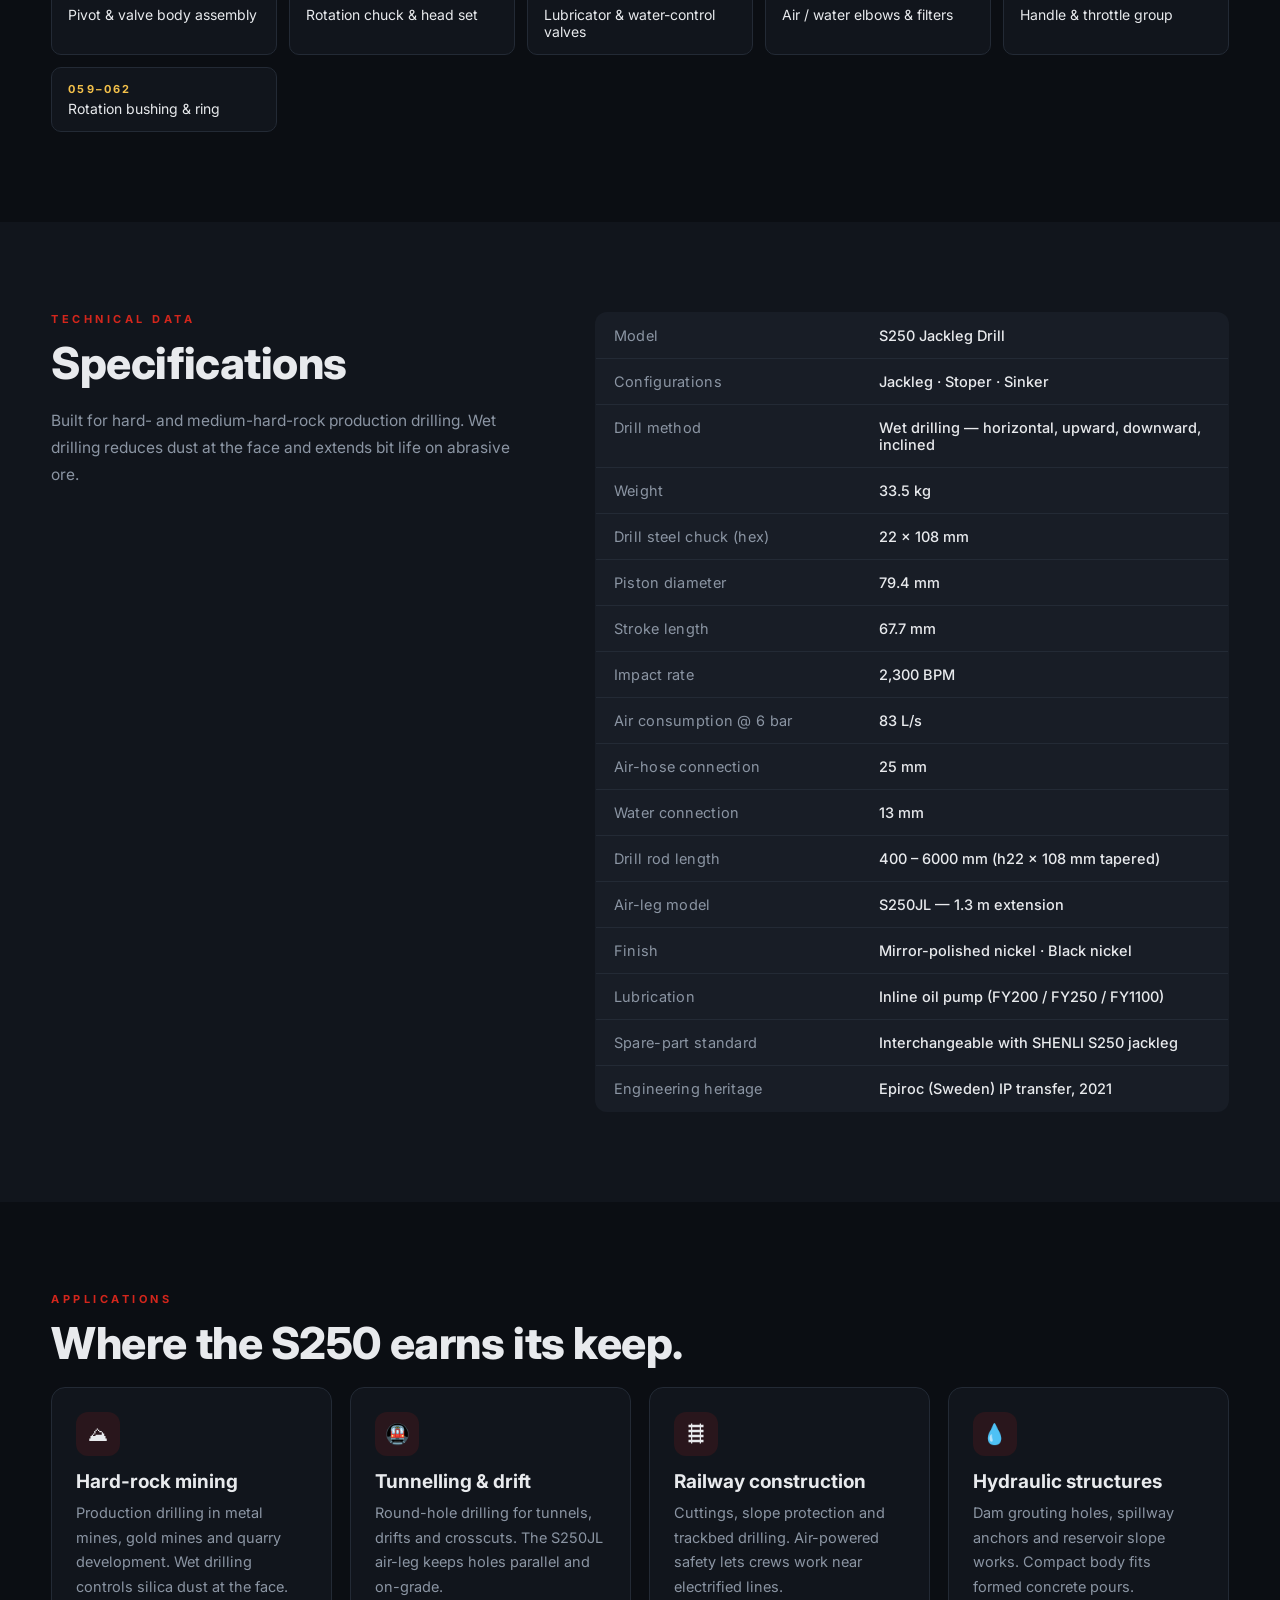
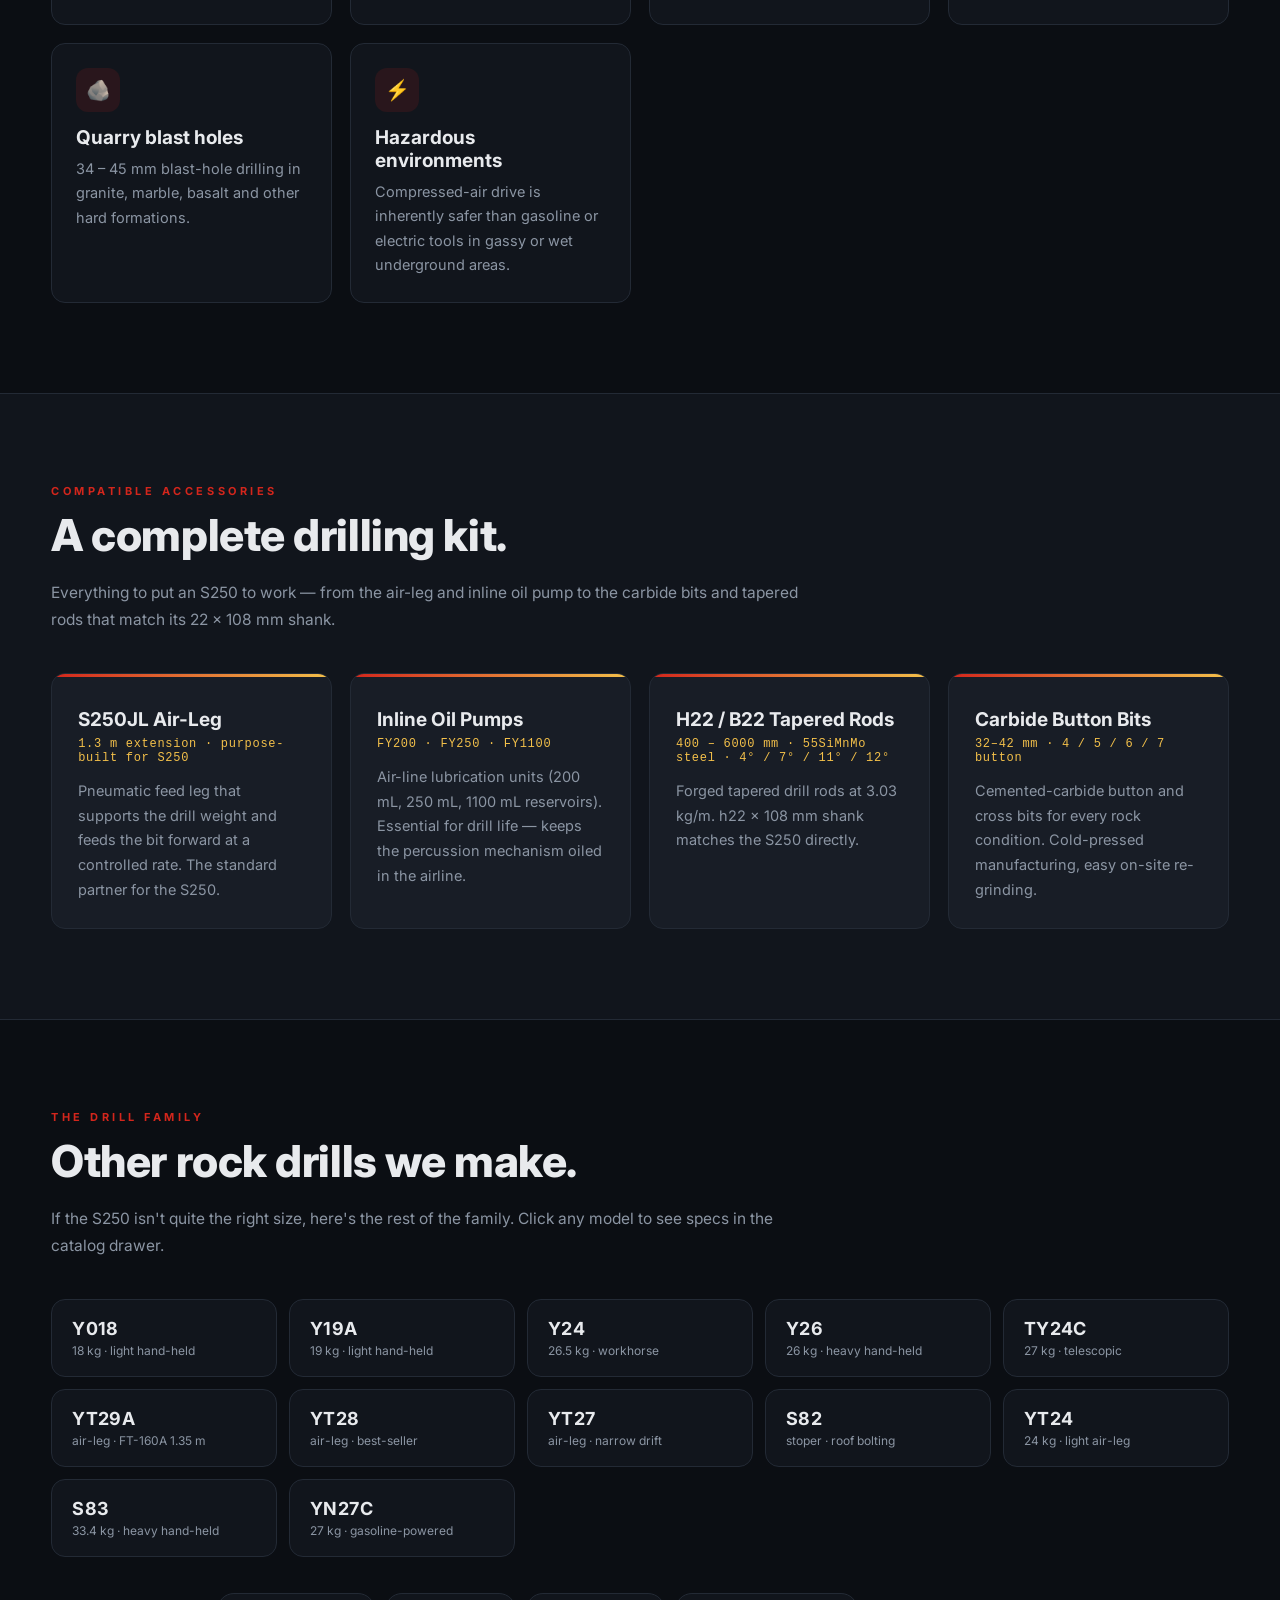
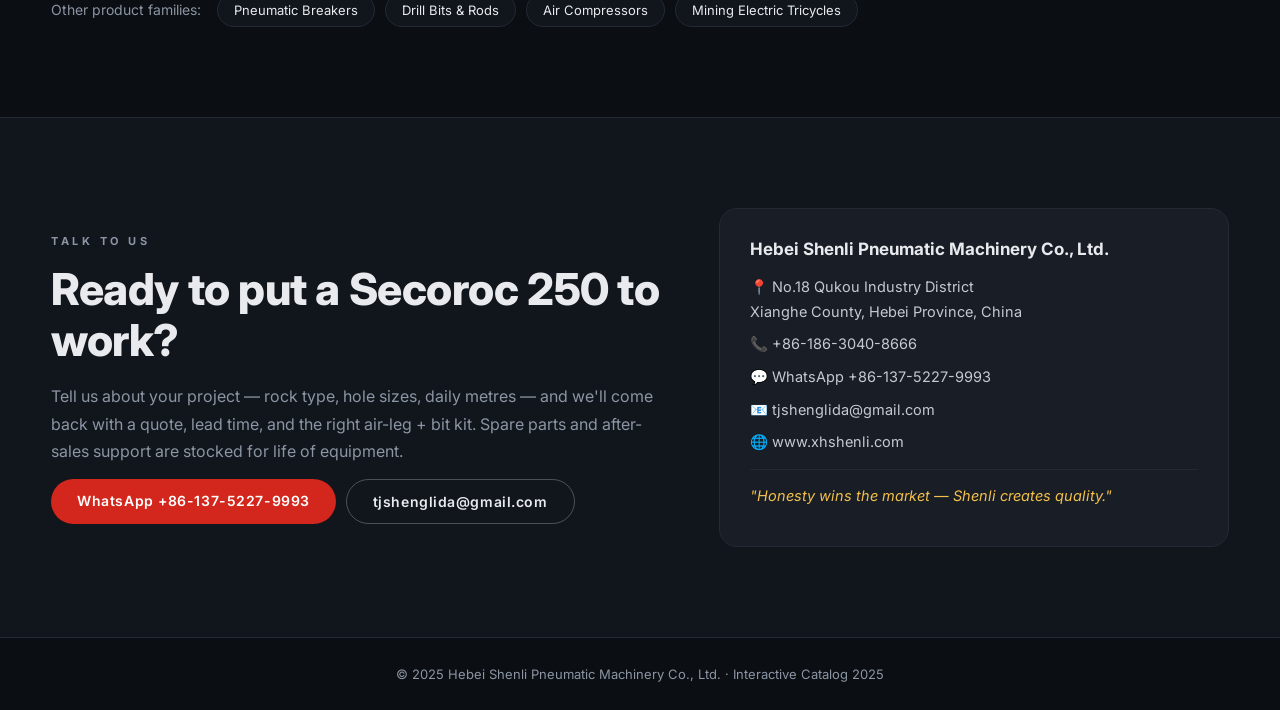
==== commit 212d5ba5: "Replace S250 specs with the manufacturer's official numbers User pasted in the verbatim content from" ====
--- a/interactive-catalog/index.html
+++ b/interactive-catalog/index.html
@@ -36,11 +36,11 @@
       <div class="s-hero-text">
         <span class="hero-tag">Flagship Pneumatic Rock Drill</span>
         <h1>SECOROC<br/><span class="accent">250</span></h1>
-        <p class="lede">A highly efficient pneumatic rock drill, engineered with the <strong>S250JL</strong> air-leg for wet drilling in medium-hard to hard rock (<strong>f = 8 – 18</strong> on the Protodyakonov scale). Designed in cooperation with Epiroc (Sweden) — the legacy of more than half a century of underground rock-drill engineering.</p>
+        <p class="lede">The preferred choice of miners who demand <strong>high performance, superior control, and lasting reliability</strong>. The S250 jackleg drills in confined spaces and challenging directions while delivering high drilling speeds and strong torque <em>even at low air pressures</em>.</p>
         <div class="hero-meta">
-          <div class="meta-pill"><span class="k">IP partner</span><span class="v">Epiroc · Sweden</span></div>
           <div class="meta-pill"><span class="k">Configurations</span><span class="v">Jackleg · Stoper · Sinker</span></div>
-          <div class="meta-pill"><span class="k">Finish</span><span class="v">Nickel-plated</span></div>
+          <div class="meta-pill"><span class="k">Markets</span><span class="v">N. &amp; S. America leader</span></div>
+          <div class="meta-pill"><span class="k">Parts</span><span class="v">SHENLI S250 interchangeable</span></div>
         </div>
         <div class="hero-cta">
           <a class="btn btn-primary" href="#contact">Request a quote</a>
@@ -57,11 +57,11 @@
   <!-- Quick stats / overview band -->
   <section class="overview" id="overview">
     <div class="container overview-grid">
-      <div class="overview-stat reveal"><div class="v">~2050<span>BPM</span></div><div class="k">Percussion</div></div>
-      <div class="overview-stat reveal"><div class="v">f 8–18<span></span></div><div class="k">Rock hardness</div></div>
-      <div class="overview-stat reveal"><div class="v">76.2<span>mm</span></div><div class="k">Piston Ø</div></div>
-      <div class="overview-stat reveal"><div class="v">1.3<span>m</span></div><div class="k">Air-leg stroke</div></div>
-      <div class="overview-stat reveal"><div class="v">0.63<span>MPa</span></div><div class="k">Working air</div></div>
+      <div class="overview-stat reveal"><div class="v">2300<span>BPM</span></div><div class="k">Impact Rate</div></div>
+      <div class="overview-stat reveal"><div class="v">33.5<span>kg</span></div><div class="k">Drill Weight</div></div>
+      <div class="overview-stat reveal"><div class="v">79.4<span>mm</span></div><div class="k">Piston Ø</div></div>
+      <div class="overview-stat reveal"><div class="v">83<span>L/s</span></div><div class="k">Air @ 6 bar</div></div>
+      <div class="overview-stat reveal"><div class="v">22×108<span>mm</span></div><div class="k">Hex Chuck</div></div>
     </div>
   </section>
 
@@ -105,23 +105,48 @@
   <section class="advantages" id="advantages">
     <div class="container">
       <p class="section-eyebrow">Why the S250</p>
-      <h2 class="section-title">Three reasons crews swap their old drill for an S250.</h2>
-      <p class="section-lede">Every S250 is bench-tested before shipment — pressure, percussion frequency, rotation torque and air-tightness all checked against the Epiroc-derived spec sheet.</p>
+      <h2 class="section-title">Eight reasons miners keep coming back.</h2>
+      <p class="section-lede">A large contact area between the main cylinder components reduces impact pressure and increases product life. Push-leg controls are integrated into the rear end of the rig to maximize safety and comfort.</p>
       <div class="adv-grid">
         <article class="adv-card reveal">
           <div class="adv-num">01</div>
           <h3>Strong torque at low air pressure</h3>
-          <p>The recalibrated impact mechanism delivers high penetration rate and full rotation torque even when the airline is undersized — meaning the same compressor can run more drills, or run further from the plant.</p>
+          <p>High penetration rate and full rotation torque even when the airline can only deliver moderate pressure — useful at the far end of long working faces.</p>
         </article>
         <article class="adv-card reveal">
           <div class="adv-num">02</div>
-          <h3>Lower air consumption per metre drilled</h3>
-          <p>Compared with conventional pneumatic rock drills, the S250 uses noticeably less air for the same hole. One LGCY-15 compressor that used to feed 2 drills can now feed 3 — a real productivity gain on multi-jumbo working faces.</p>
+          <h3>Minimum downtime, low maintenance cost</h3>
+          <p>Forged main cylinder and oversized contact areas extend service intervals. Common consumables on the shelf, no special tools needed.</p>
         </article>
         <article class="adv-card reveal">
           <div class="adv-num">03</div>
-          <h3>Built for confined-space drilling</h3>
-          <p>Push-button jackleg retraction and motorcycle-style throttle controls are integrated into the back-head, so a single operator can drill upward, horizontal and inclined holes in narrow drifts without re-rigging the leg.</p>
+          <h3>Ergonomic back-head controls</h3>
+          <p>Operating valves are integrated into the drill back-head so a single operator can run the rig comfortably without releasing the handles.</p>
+        </article>
+        <article class="adv-card reveal">
+          <div class="adv-num">04</div>
+          <h3>Push-button jackleg retraction</h3>
+          <p>Pusher-leg controls with single-button retraction — re-position the leg in seconds without un-rigging or stopping the drill.</p>
+        </article>
+        <article class="adv-card reveal">
+          <div class="adv-num">05</div>
+          <h3>Motorcycle-style throttle feed</h3>
+          <p>A familiar twist-grip feed control gives the operator fine modulation of percussion and rotation, much like a motorcycle throttle.</p>
+        </article>
+        <article class="adv-card reveal">
+          <div class="adv-num">06</div>
+          <h3>Three configurations</h3>
+          <p>Available as <strong>Jackleg</strong> (horizontal), <strong>Stoper</strong> (upward) and <strong>Sinker</strong> (downward) — one drill family covers every face direction.</p>
+        </article>
+        <article class="adv-card reveal">
+          <div class="adv-num">07</div>
+          <h3>Market leader in the Americas</h3>
+          <p>The S250 jackleg has been the preferred choice of underground crews across North &amp; South America for years.</p>
+        </article>
+        <article class="adv-card reveal">
+          <div class="adv-num">08</div>
+          <h3>Spare-parts interchangeable with SHENLI S250</h3>
+          <p>Every consumable and wear part follows the SHENLI S250 jackleg drill standard, so existing inventories continue to fit the rig.</p>
         </article>
       </div>
     </div>
@@ -158,27 +183,23 @@
       <div class="reveal">
         <table class="spec-table">
           <tbody>
-            <tr><td>Model</td><td>S250 / Secoroc 250</td></tr>
-            <tr><td>Drill type</td><td>Pneumatic, hand-held + air-leg</td></tr>
+            <tr><td>Model</td><td>S250 Jackleg Drill</td></tr>
             <tr><td>Configurations</td><td>Jackleg · Stoper · Sinker</td></tr>
-            <tr><td>Drill method</td><td>Wet drilling — horizontal or inclined holes</td></tr>
-            <tr><td>Rock hardness range</td><td>f = 8 – 18 (Protodyakonov)</td></tr>
-            <tr><td>Bit head size</td><td>22 × 108 mm</td></tr>
-            <tr><td>Borehole diameter</td><td>34 – 45 mm</td></tr>
-            <tr><td>Percussion frequency</td><td>≥ 41 Hz</td></tr>
-            <tr><td>Blows per minute</td><td>~ 2,050 BPM @ 5.0 bar</td></tr>
-            <tr><td>Cylinder bore</td><td>79.4 mm</td></tr>
-            <tr><td>Piston diameter</td><td>76.2 mm</td></tr>
-            <tr><td>Piston stroke</td><td>73.25 mm (impact) · 118 mm (full)</td></tr>
-            <tr><td>Working air pressure</td><td>0.63 MPa (≈ 5.0 bar)</td></tr>
-            <tr><td>Air consumption</td><td>3.7 – 5.0 m³/min · ≤ 53.3 L/s</td></tr>
-            <tr><td>Air connection</td><td>25 mm</td></tr>
-            <tr><td>Water connection</td><td>12 mm</td></tr>
+            <tr><td>Drill method</td><td>Wet drilling — horizontal, upward, downward, inclined</td></tr>
+            <tr><td>Weight</td><td>33.5 kg</td></tr>
+            <tr><td>Drill steel chuck (hex)</td><td>22 × 108 mm</td></tr>
+            <tr><td>Piston diameter</td><td>79.4 mm</td></tr>
+            <tr><td>Stroke length</td><td>67.7 mm</td></tr>
+            <tr><td>Impact rate</td><td>2,300 BPM</td></tr>
+            <tr><td>Air consumption @ 6 bar</td><td>83 L/s</td></tr>
+            <tr><td>Air-hose connection</td><td>25 mm</td></tr>
+            <tr><td>Water connection</td><td>13 mm</td></tr>
             <tr><td>Drill rod length</td><td>400 – 6000 mm (h22 × 108 mm tapered)</td></tr>
             <tr><td>Air-leg model</td><td>S250JL — 1.3 m extension</td></tr>
             <tr><td>Finish</td><td>Mirror-polished nickel · Black nickel</td></tr>
             <tr><td>Lubrication</td><td>Inline oil pump (FY200 / FY250 / FY1100)</td></tr>
-            <tr><td>Reference standard</td><td>Epiroc IP transfer (2021)</td></tr>
+            <tr><td>Spare-part standard</td><td>Interchangeable with SHENLI S250 jackleg</td></tr>
+            <tr><td>Engineering heritage</td><td>Epiroc (Sweden) IP transfer, 2021</td></tr>
           </tbody>
         </table>
       </div>
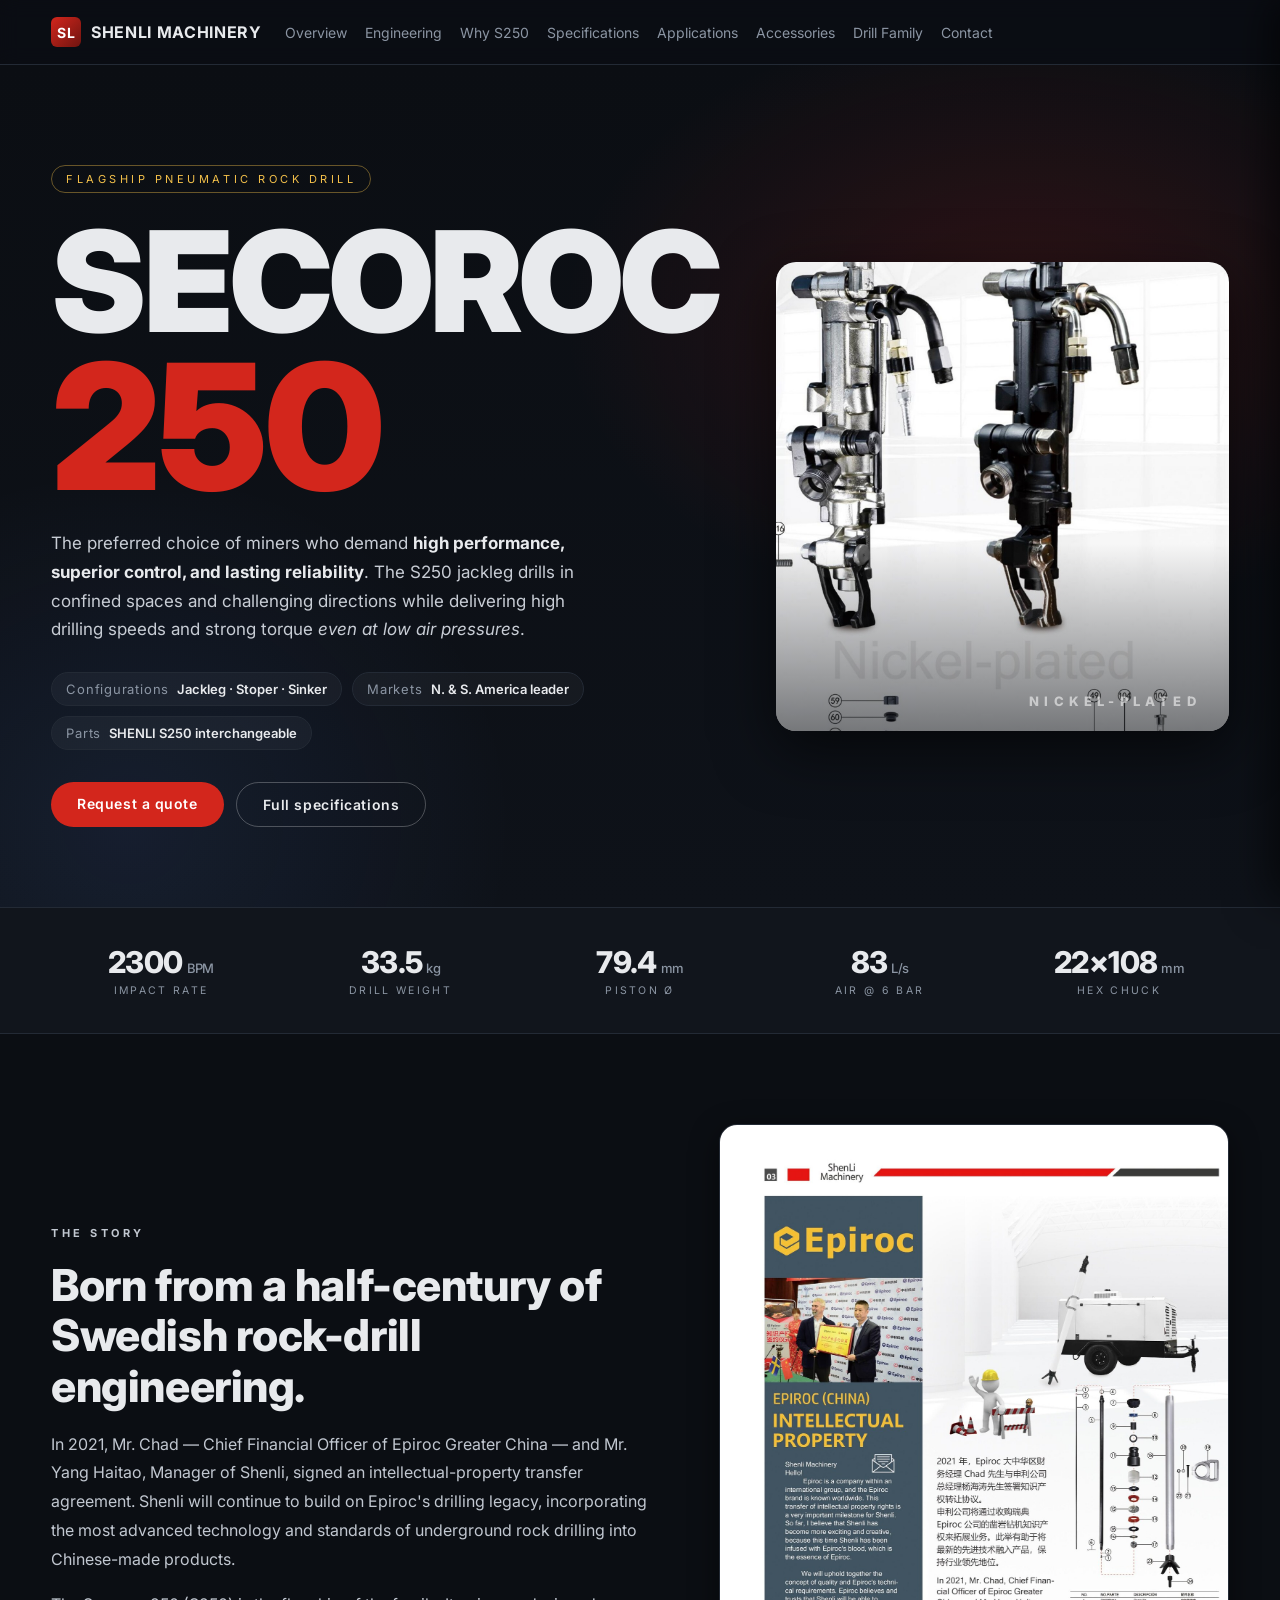
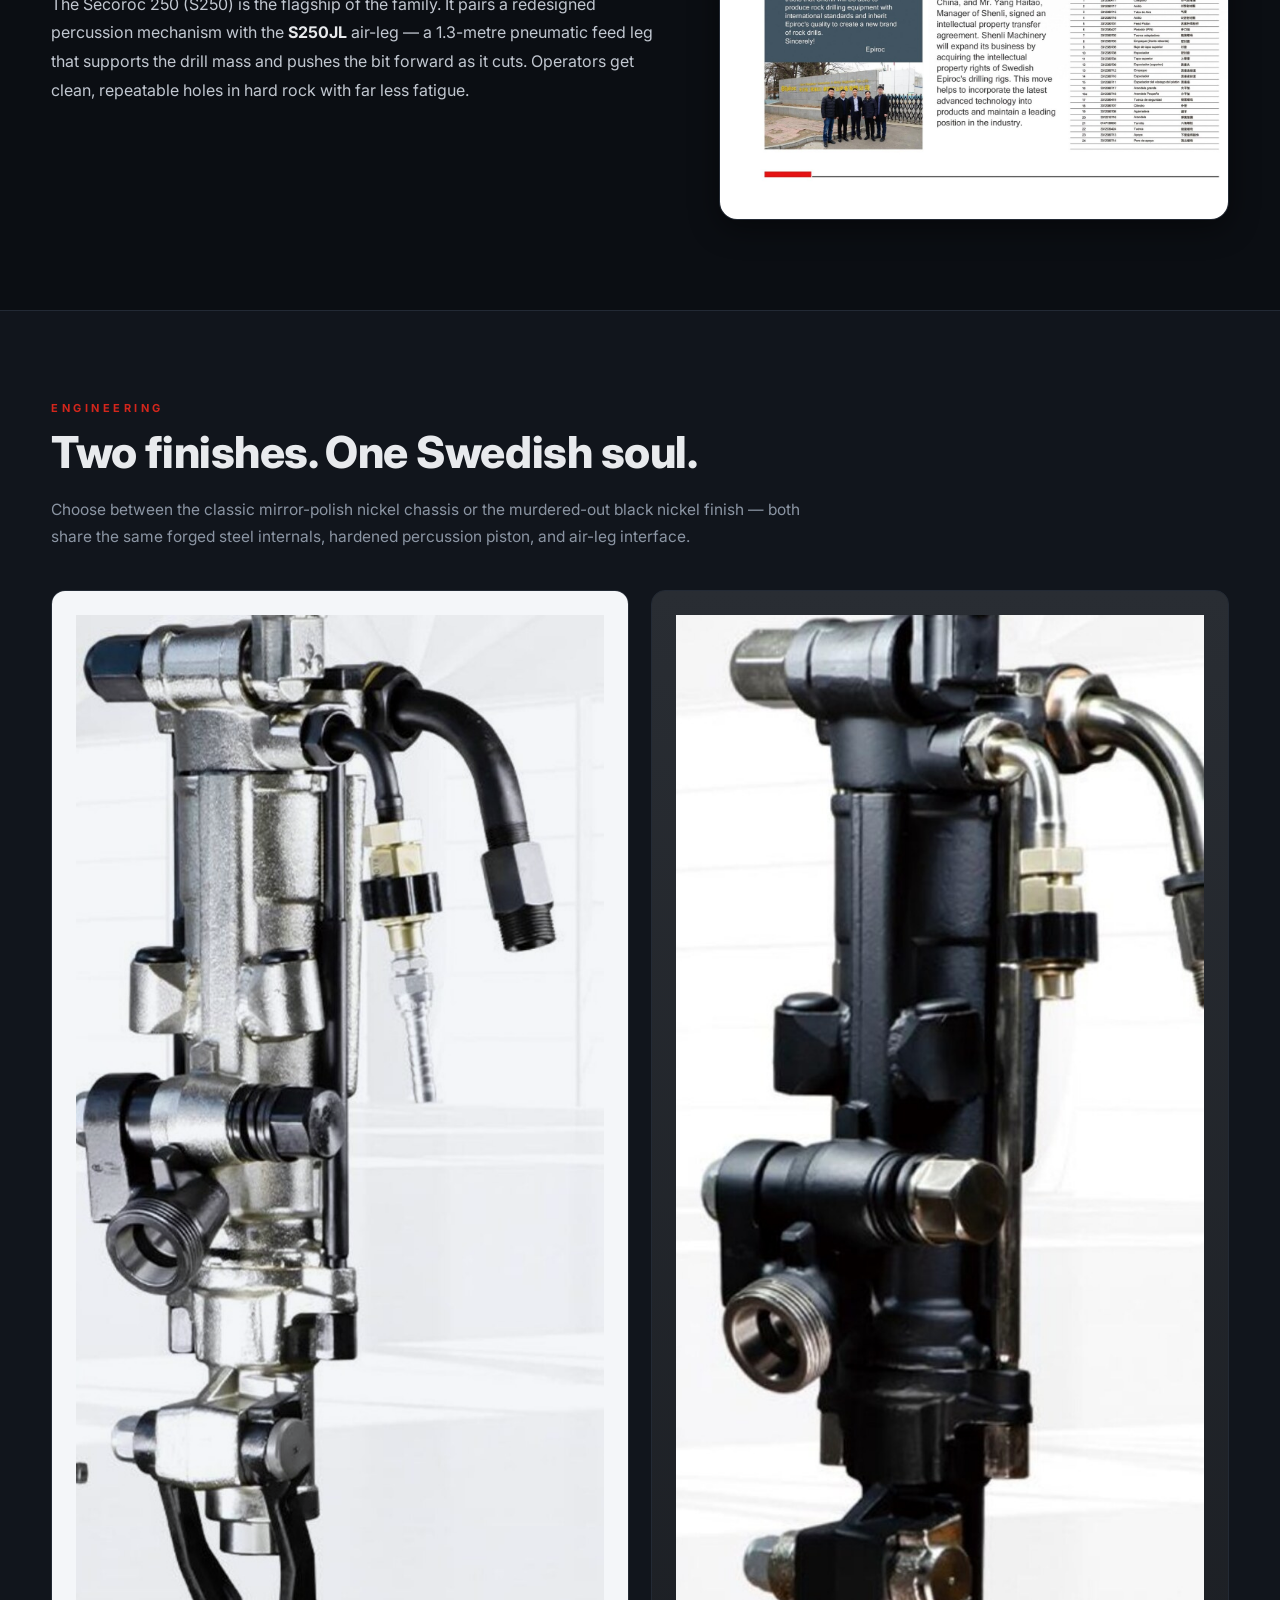
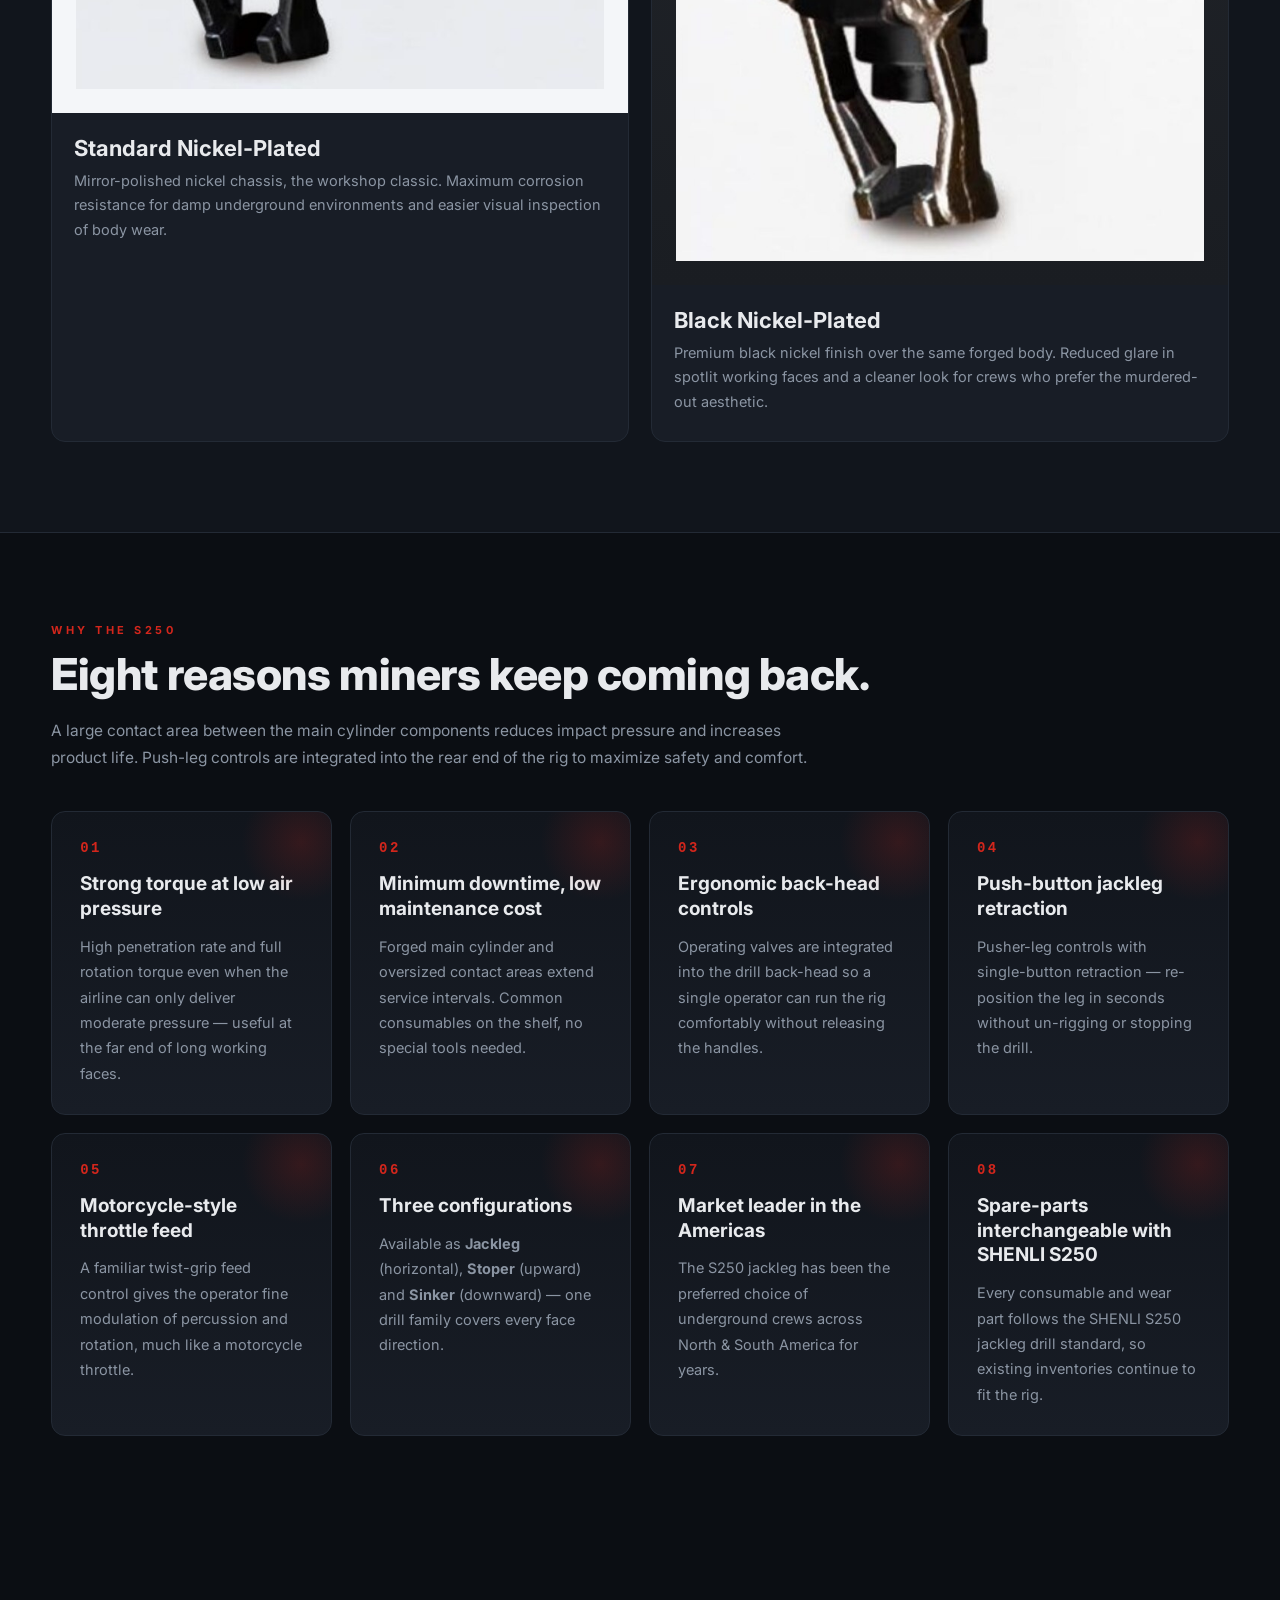
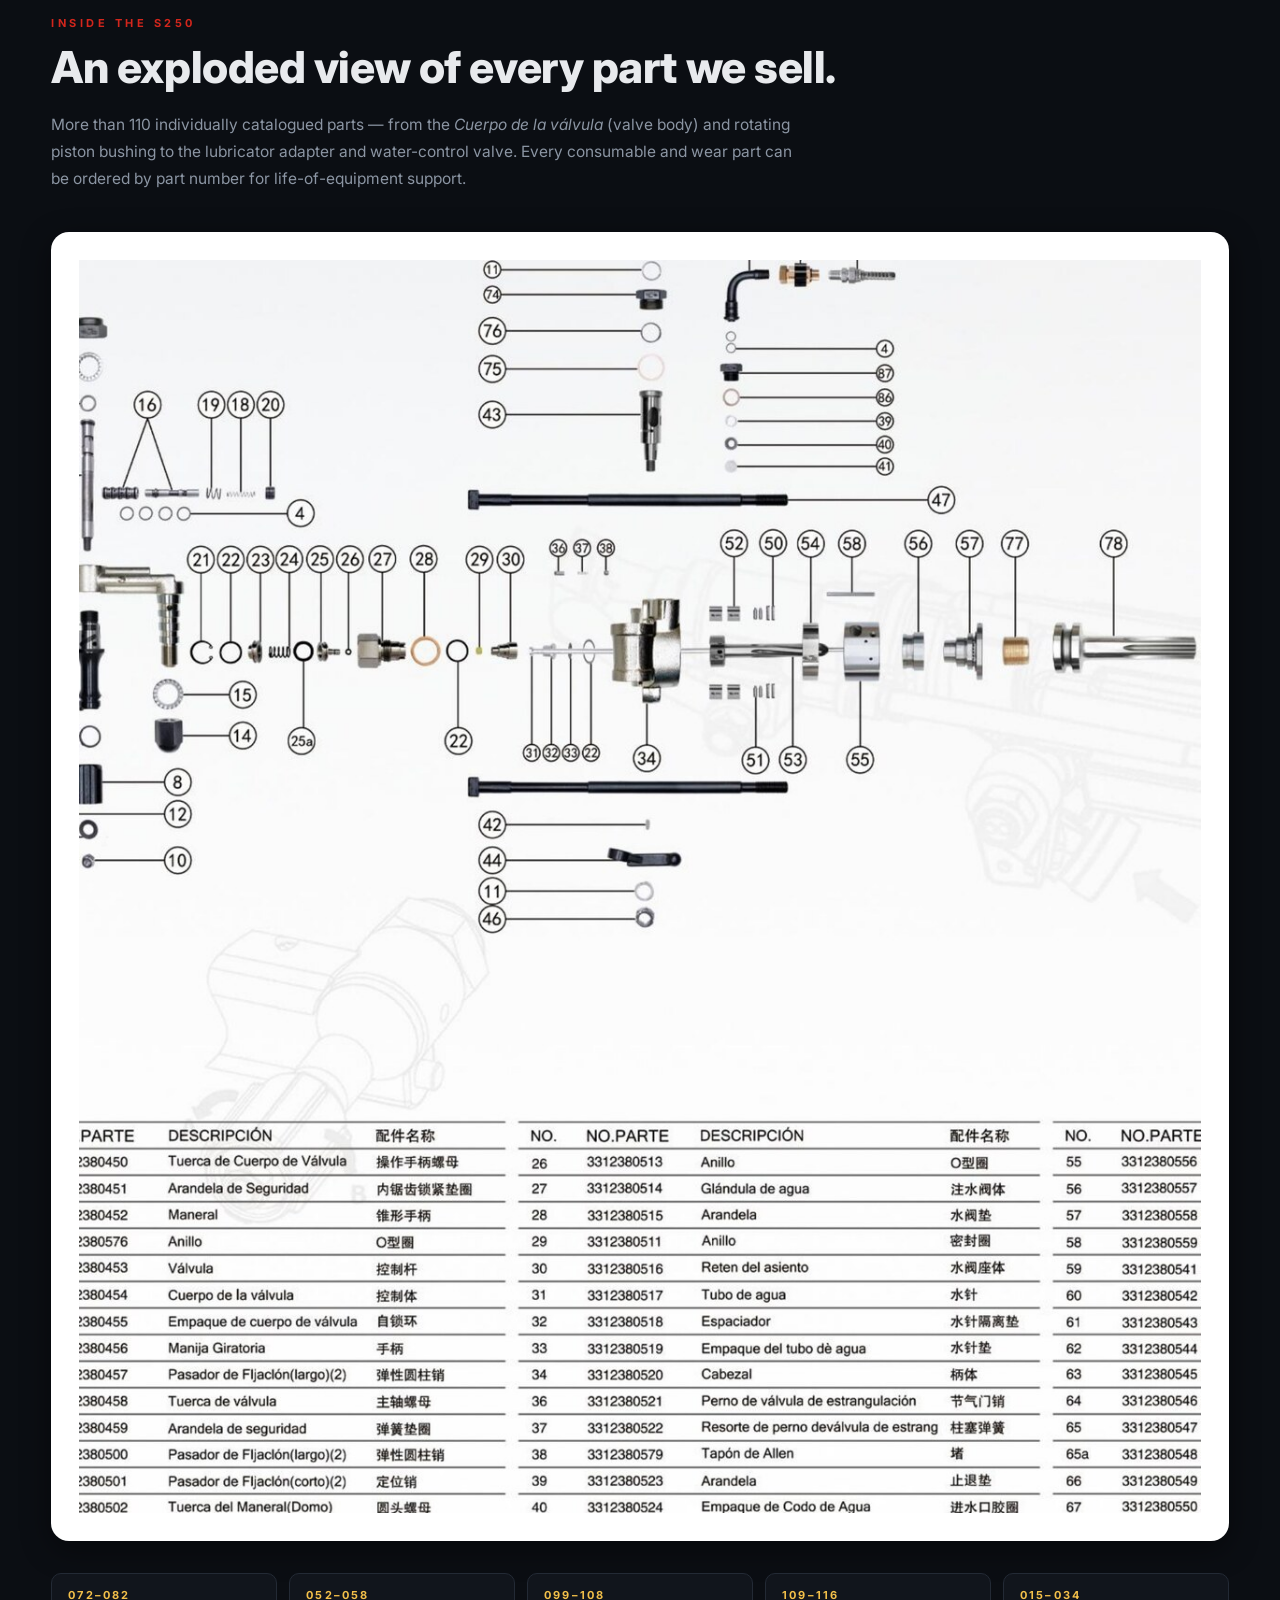
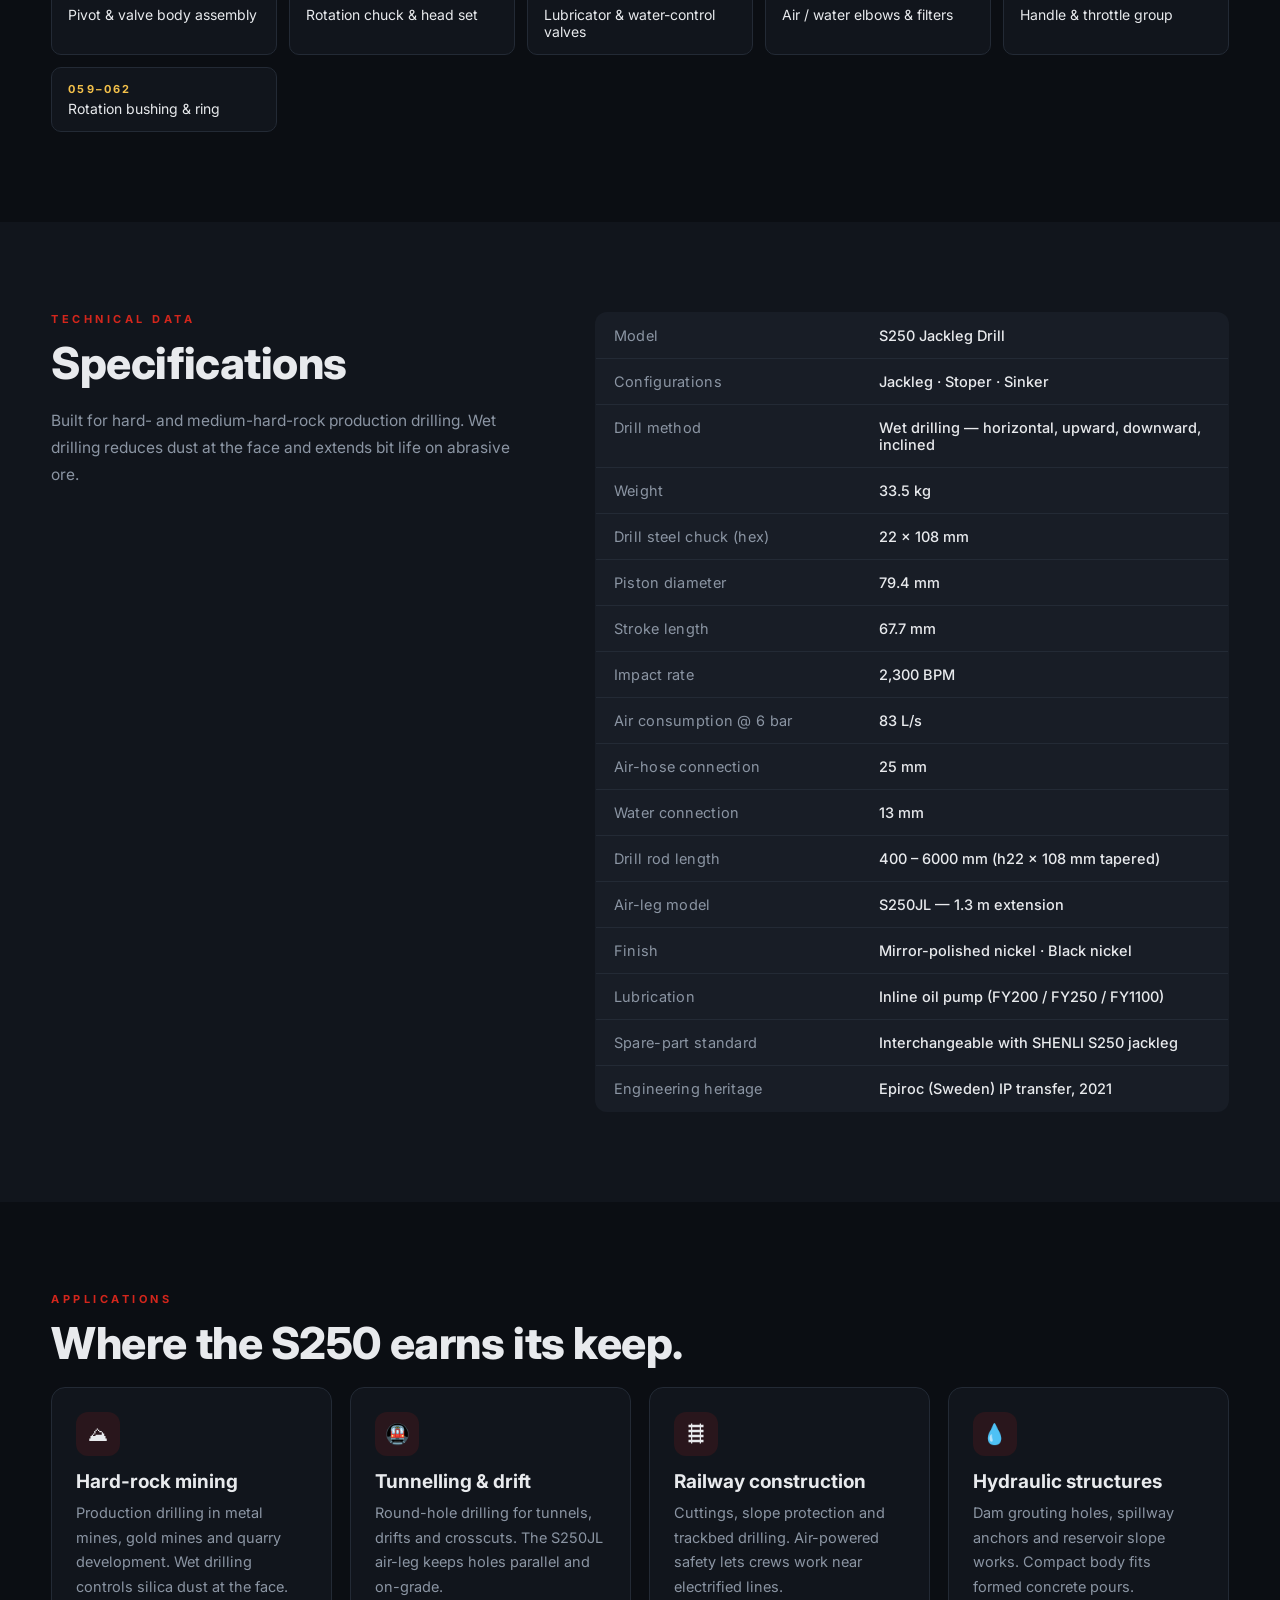
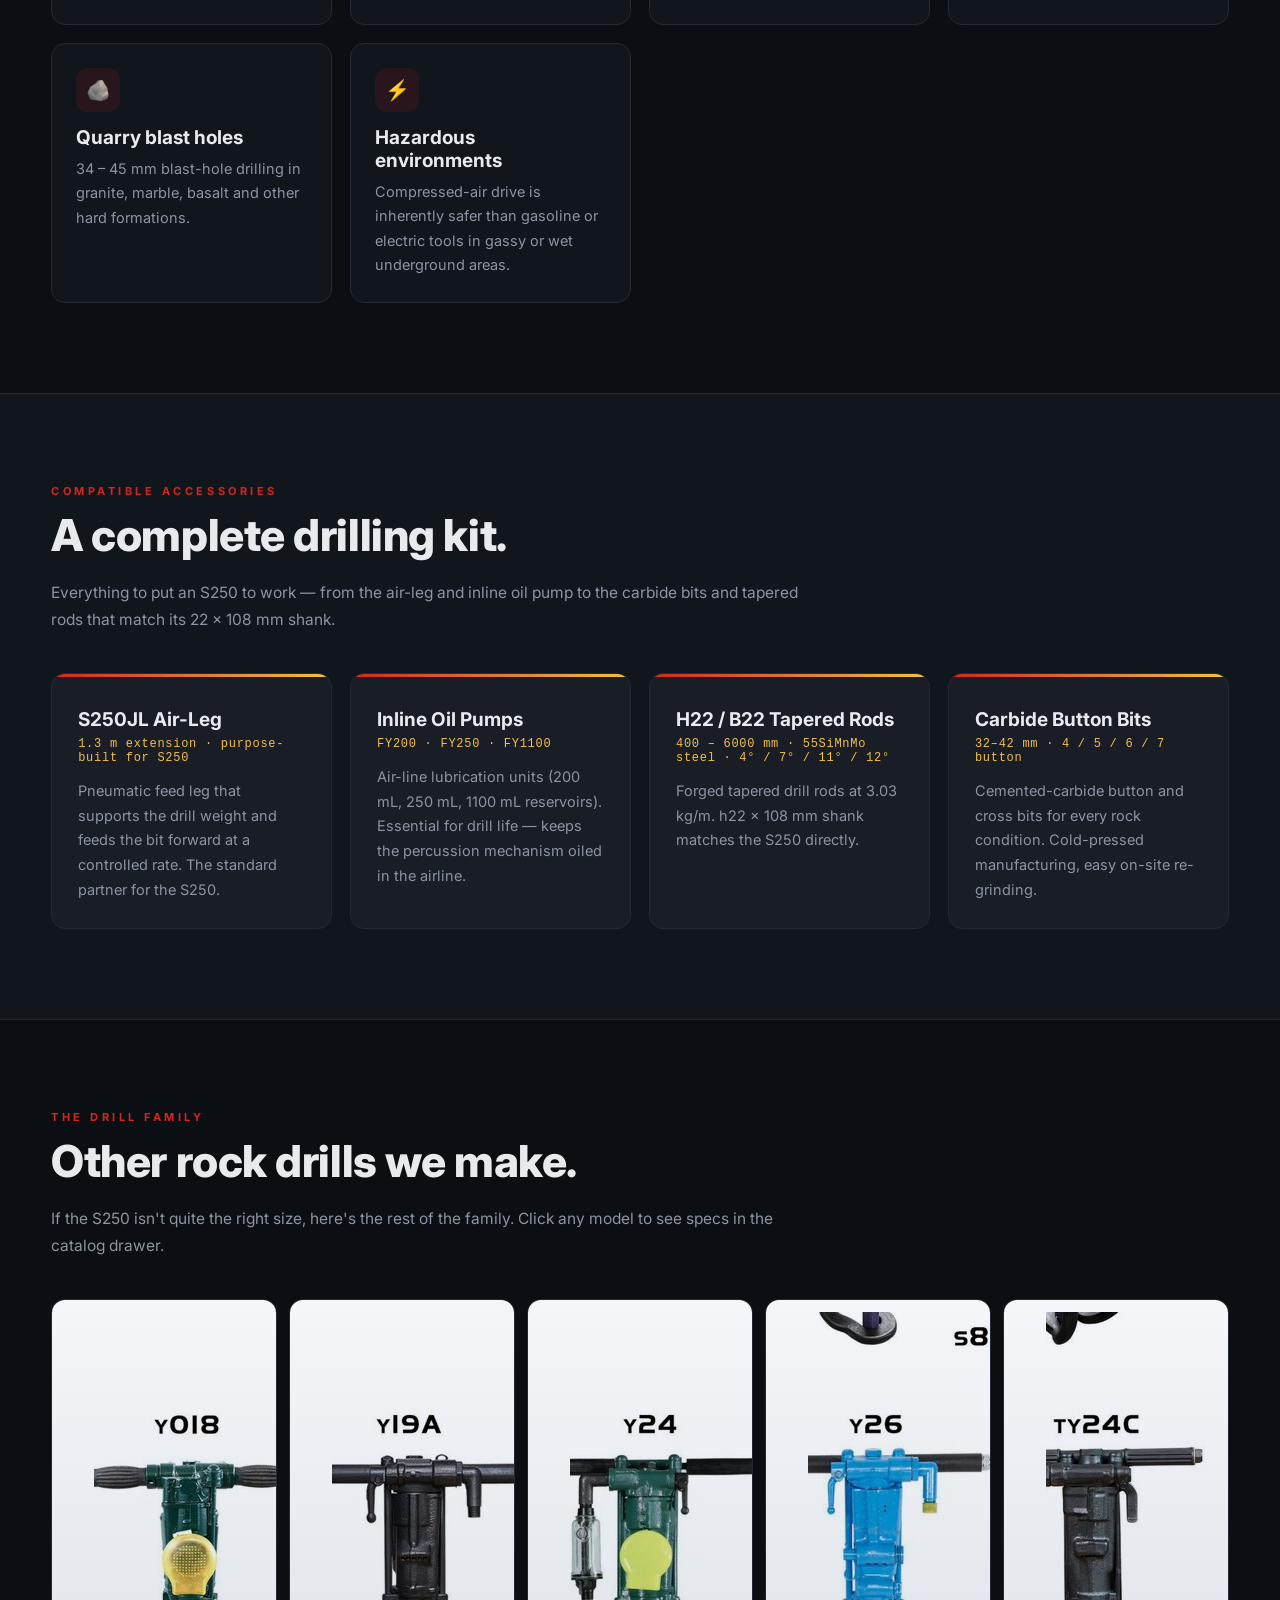
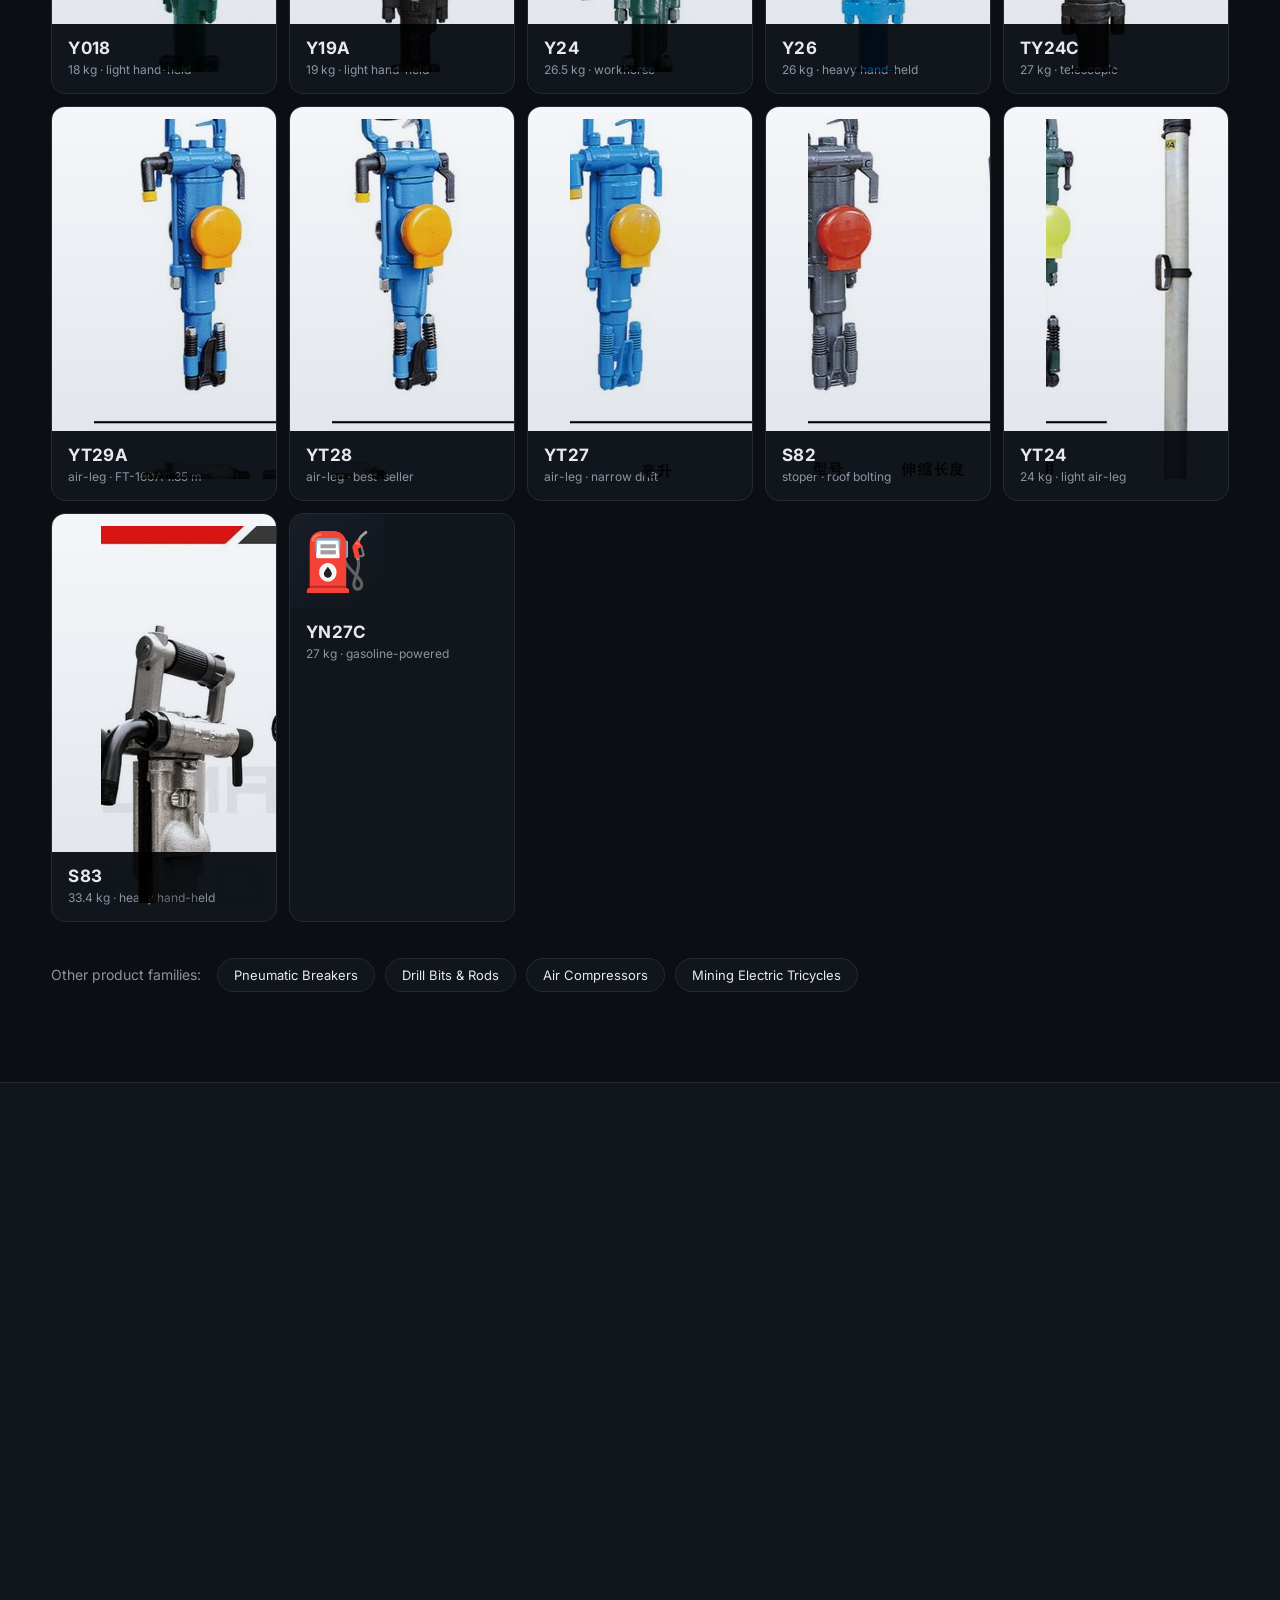
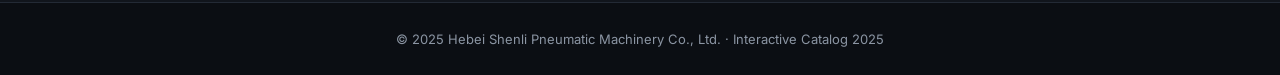
==== commit ad0bec5b: "Add per-model thumbnails to the rock-drill family grid Cropped 11 individual drill thumbnails out of" ====
--- a/interactive-catalog/index.html
+++ b/interactive-catalog/index.html
@@ -284,18 +284,54 @@
       <h2 class="section-title">Other rock drills we make.</h2>
       <p class="section-lede">If the S250 isn't quite the right size, here's the rest of the family. Click any model to see specs in the catalog drawer.</p>
       <div class="family-grid">
-        <button class="fm-card" data-product="y018"><span class="fm-name">Y018</span><span class="fm-tag">18 kg · light hand-held</span></button>
-        <button class="fm-card" data-product="y19a"><span class="fm-name">Y19A</span><span class="fm-tag">19 kg · light hand-held</span></button>
-        <button class="fm-card" data-product="y24"><span class="fm-name">Y24</span><span class="fm-tag">26.5 kg · workhorse</span></button>
-        <button class="fm-card" data-product="y26"><span class="fm-name">Y26</span><span class="fm-tag">26 kg · heavy hand-held</span></button>
-        <button class="fm-card" data-product="ty24c"><span class="fm-name">TY24C</span><span class="fm-tag">27 kg · telescopic</span></button>
-        <button class="fm-card" data-product="yt29a"><span class="fm-name">YT29A</span><span class="fm-tag">air-leg · FT-160A 1.35 m</span></button>
-        <button class="fm-card" data-product="yt28"><span class="fm-name">YT28</span><span class="fm-tag">air-leg · best-seller</span></button>
-        <button class="fm-card" data-product="yt27"><span class="fm-name">YT27</span><span class="fm-tag">air-leg · narrow drift</span></button>
-        <button class="fm-card" data-product="s82"><span class="fm-name">S82</span><span class="fm-tag">stoper · roof bolting</span></button>
-        <button class="fm-card" data-product="yt24"><span class="fm-name">YT24</span><span class="fm-tag">24 kg · light air-leg</span></button>
-        <button class="fm-card" data-product="s83"><span class="fm-name">S83</span><span class="fm-tag">33.4 kg · heavy hand-held</span></button>
-        <button class="fm-card" data-product="yn27c"><span class="fm-name">YN27C</span><span class="fm-tag">27 kg · gasoline-powered</span></button>
+        <button class="fm-card" data-product="y018">
+          <div class="fm-photo"><img src="images/drill-y018.jpg" alt="Y018" loading="lazy"/></div>
+          <div class="fm-text"><span class="fm-name">Y018</span><span class="fm-tag">18 kg · light hand-held</span></div>
+        </button>
+        <button class="fm-card" data-product="y19a">
+          <div class="fm-photo"><img src="images/drill-y19a.jpg" alt="Y19A" loading="lazy"/></div>
+          <div class="fm-text"><span class="fm-name">Y19A</span><span class="fm-tag">19 kg · light hand-held</span></div>
+        </button>
+        <button class="fm-card" data-product="y24">
+          <div class="fm-photo"><img src="images/drill-y24.jpg" alt="Y24" loading="lazy"/></div>
+          <div class="fm-text"><span class="fm-name">Y24</span><span class="fm-tag">26.5 kg · workhorse</span></div>
+        </button>
+        <button class="fm-card" data-product="y26">
+          <div class="fm-photo"><img src="images/drill-y26.jpg" alt="Y26" loading="lazy"/></div>
+          <div class="fm-text"><span class="fm-name">Y26</span><span class="fm-tag">26 kg · heavy hand-held</span></div>
+        </button>
+        <button class="fm-card" data-product="ty24c">
+          <div class="fm-photo"><img src="images/drill-ty24c.jpg" alt="TY24C" loading="lazy"/></div>
+          <div class="fm-text"><span class="fm-name">TY24C</span><span class="fm-tag">27 kg · telescopic</span></div>
+        </button>
+        <button class="fm-card" data-product="yt29a">
+          <div class="fm-photo"><img src="images/drill-yt29a.jpg" alt="YT29A" loading="lazy"/></div>
+          <div class="fm-text"><span class="fm-name">YT29A</span><span class="fm-tag">air-leg · FT-160A 1.35 m</span></div>
+        </button>
+        <button class="fm-card" data-product="yt28">
+          <div class="fm-photo"><img src="images/drill-yt28.jpg" alt="YT28" loading="lazy"/></div>
+          <div class="fm-text"><span class="fm-name">YT28</span><span class="fm-tag">air-leg · best-seller</span></div>
+        </button>
+        <button class="fm-card" data-product="yt27">
+          <div class="fm-photo"><img src="images/drill-yt27.jpg" alt="YT27" loading="lazy"/></div>
+          <div class="fm-text"><span class="fm-name">YT27</span><span class="fm-tag">air-leg · narrow drift</span></div>
+        </button>
+        <button class="fm-card" data-product="s82">
+          <div class="fm-photo"><img src="images/drill-s82.jpg" alt="S82" loading="lazy"/></div>
+          <div class="fm-text"><span class="fm-name">S82</span><span class="fm-tag">stoper · roof bolting</span></div>
+        </button>
+        <button class="fm-card" data-product="yt24">
+          <div class="fm-photo"><img src="images/drill-yt24.jpg" alt="YT24" loading="lazy"/></div>
+          <div class="fm-text"><span class="fm-name">YT24</span><span class="fm-tag">24 kg · light air-leg</span></div>
+        </button>
+        <button class="fm-card" data-product="s83">
+          <div class="fm-photo"><img src="images/drill-s83.jpg" alt="S83" loading="lazy"/></div>
+          <div class="fm-text"><span class="fm-name">S83</span><span class="fm-tag">33.4 kg · heavy hand-held</span></div>
+        </button>
+        <button class="fm-card" data-product="yn27c">
+          <div class="fm-photo placeholder">⛽</div>
+          <div class="fm-text"><span class="fm-name">YN27C</span><span class="fm-tag">27 kg · gasoline-powered</span></div>
+        </button>
       </div>
       <div class="family-cats">
         <p>Other product families:</p>
--- a/interactive-catalog/styles.css
+++ b/interactive-catalog/styles.css
@@ -408,15 +408,36 @@
 .fm-card {
   appearance: none;
   background: var(--c-bg-2); border: 1px solid var(--c-line);
-  border-radius: var(--radius); padding: 18px 20px;
+  border-radius: var(--radius); padding: 0;
   text-align: left; cursor: pointer;
-  display: flex; flex-direction: column; gap: 4px;
+  display: flex; flex-direction: column;
   color: var(--c-text);
   font-family: inherit;
+  overflow: hidden;
   transition: border-color var(--t-fast), transform var(--t-fast), background var(--t-fast);
 }
-.fm-card:hover { border-color: var(--c-accent); transform: translateY(-2px); background: var(--c-bg-3); }
-.fm-name { font-size: 18px; font-weight: 700; letter-spacing: 0.02em; }
+.fm-card:hover { border-color: var(--c-accent); transform: translateY(-3px); }
+.fm-photo {
+  background: linear-gradient(180deg, #f4f6f9 0%, #e3e7ed 100%);
+  aspect-ratio: 1/1;
+  display: grid; place-items: center;
+  padding: 12px;
+}
+.fm-photo img {
+  max-width: 100%; max-height: 100%;
+  object-fit: contain;
+  mix-blend-mode: multiply;
+}
+.fm-photo.placeholder {
+  background: linear-gradient(135deg, var(--c-bg-3) 0%, var(--c-bg-2) 100%);
+  font-size: 56px;
+  color: var(--c-muted);
+}
+.fm-text {
+  padding: 14px 16px 16px;
+  display: flex; flex-direction: column; gap: 4px;
+}
+.fm-name { font-size: 17px; font-weight: 700; letter-spacing: 0.02em; }
 .fm-tag { font-size: 12px; color: var(--c-muted); }
 
 .family-cats {
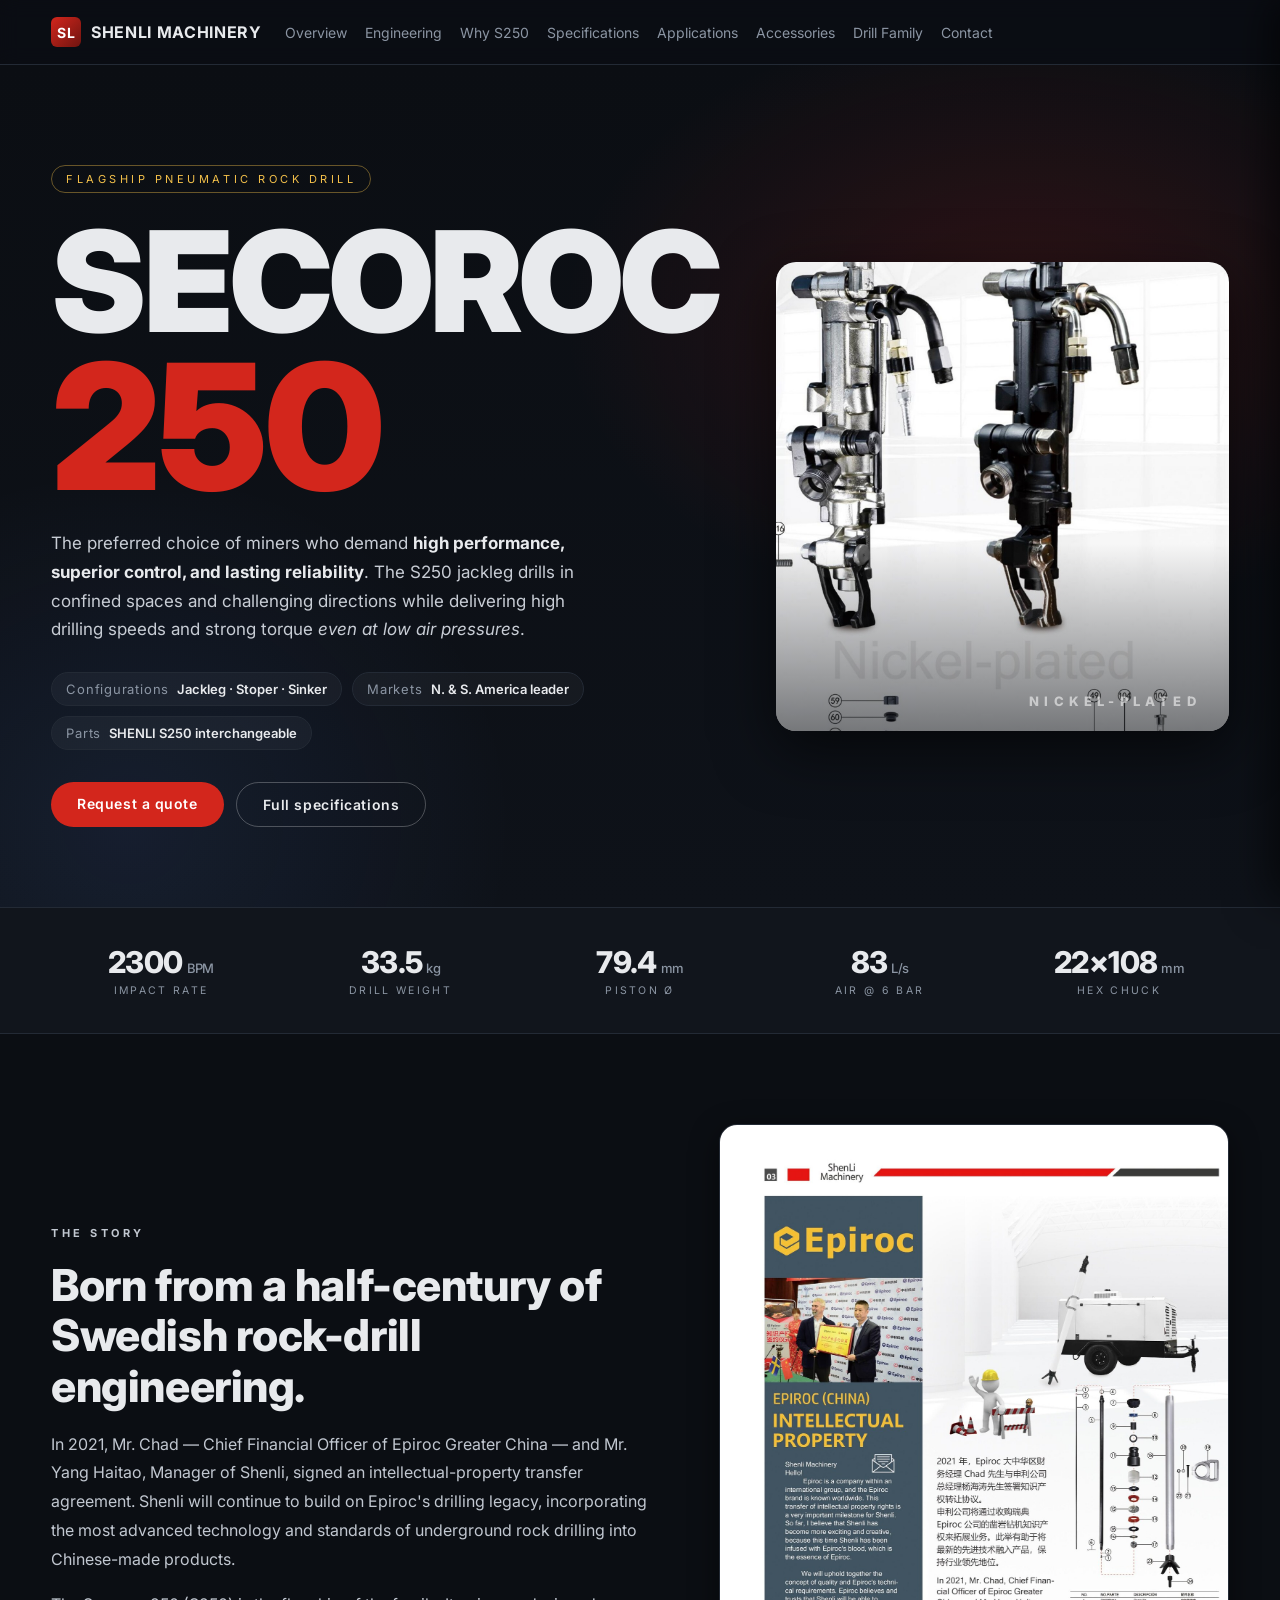
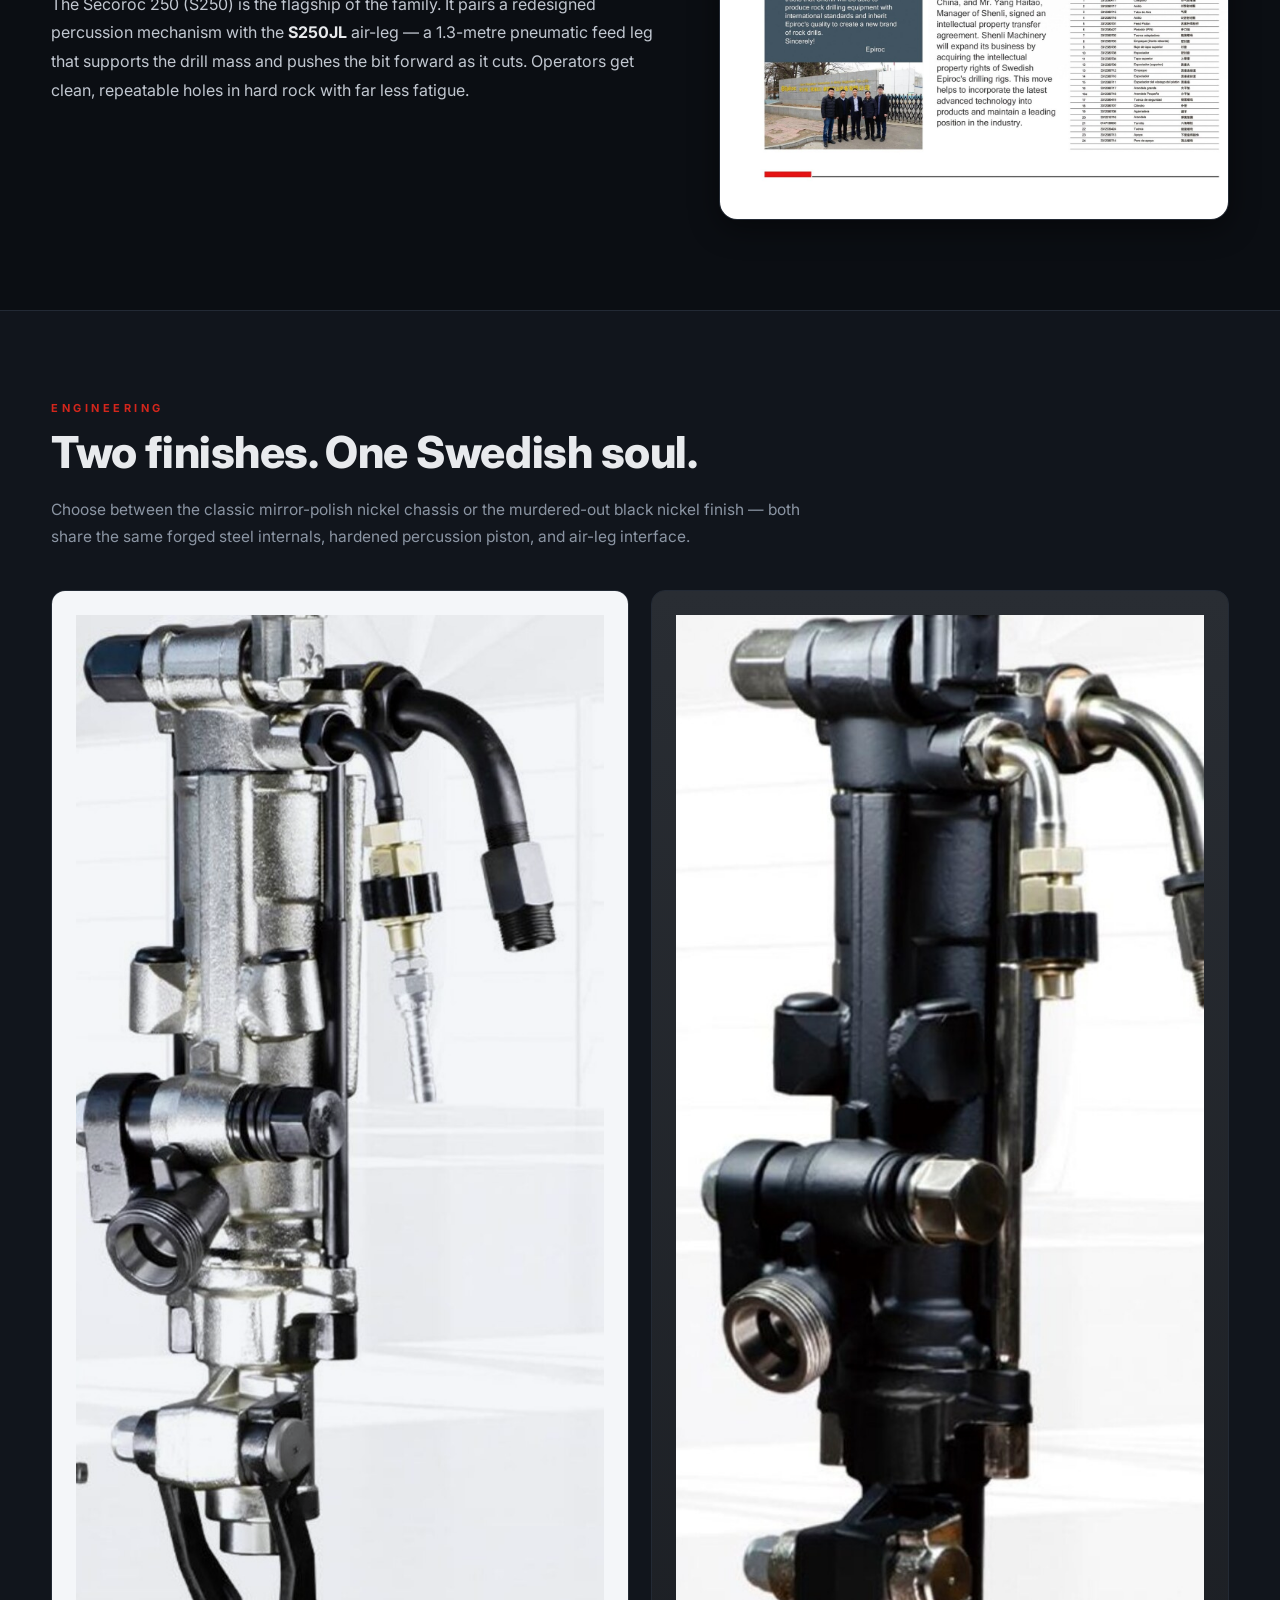
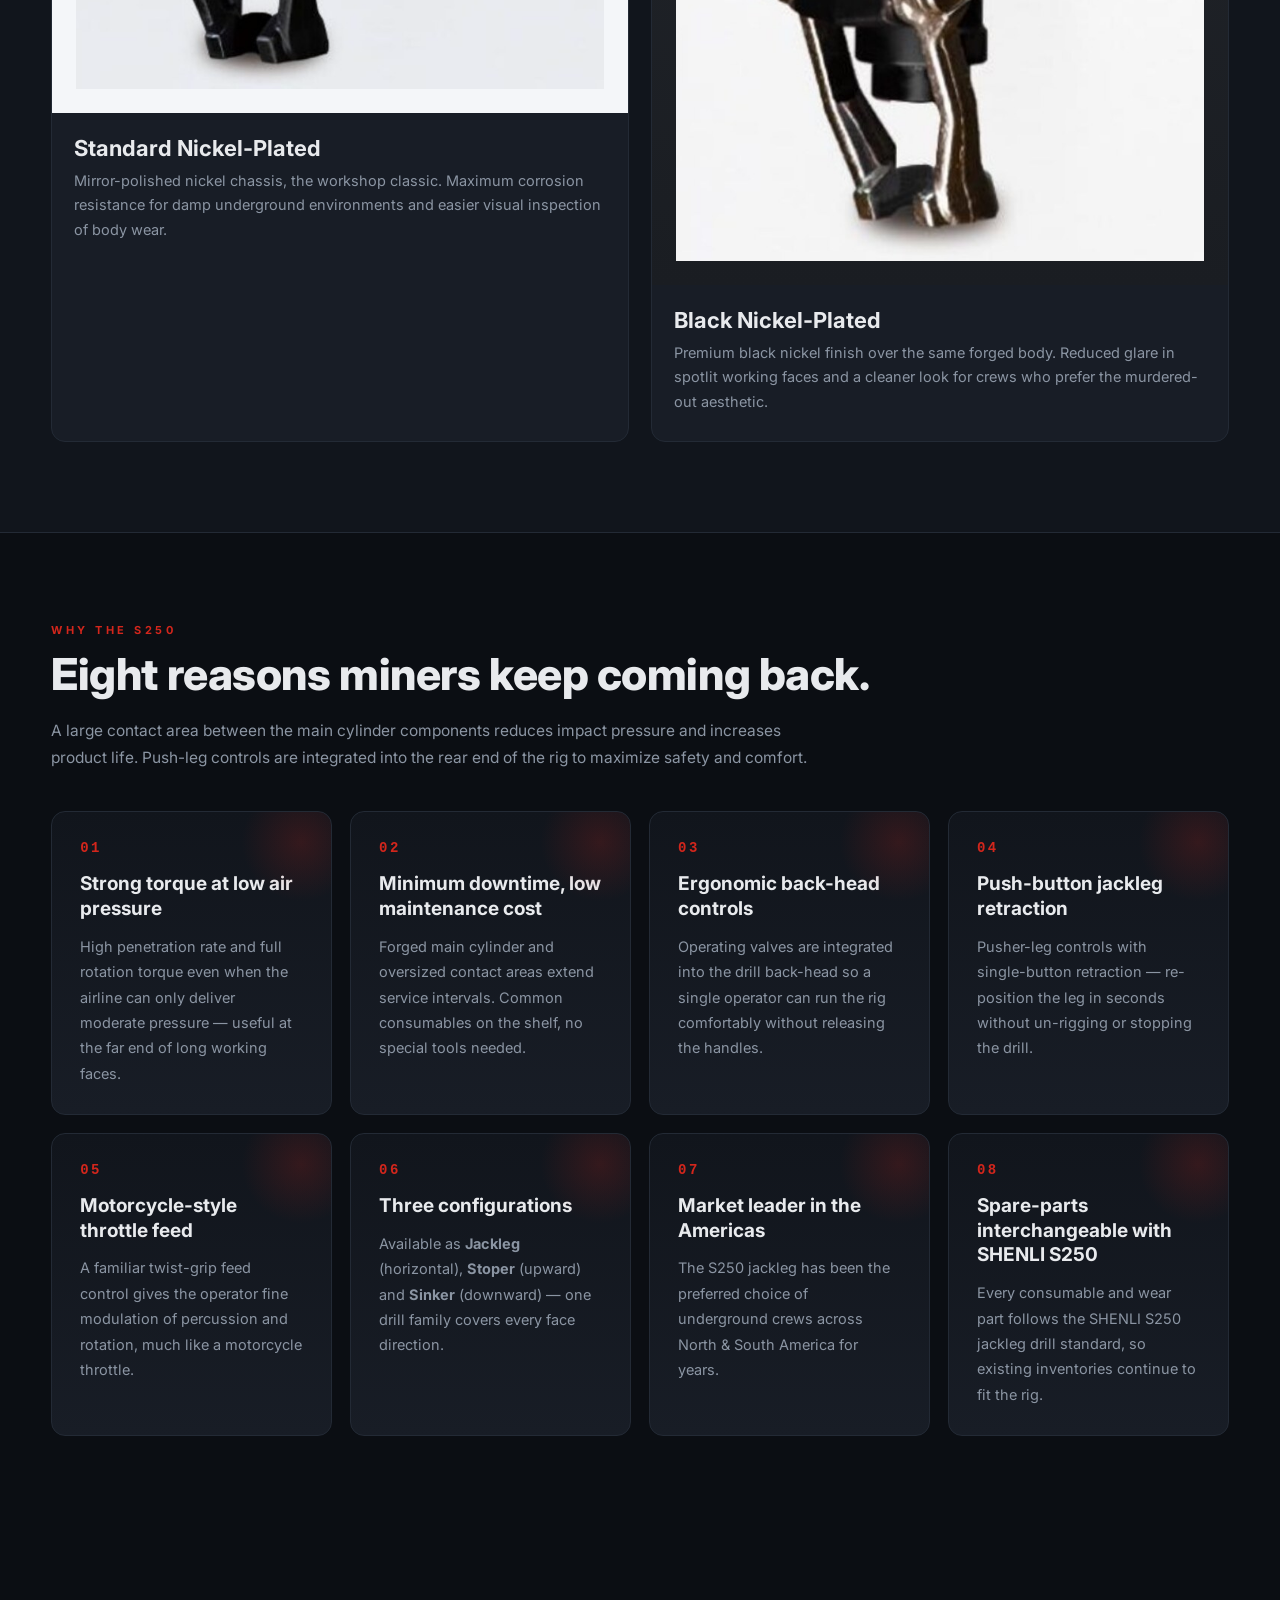
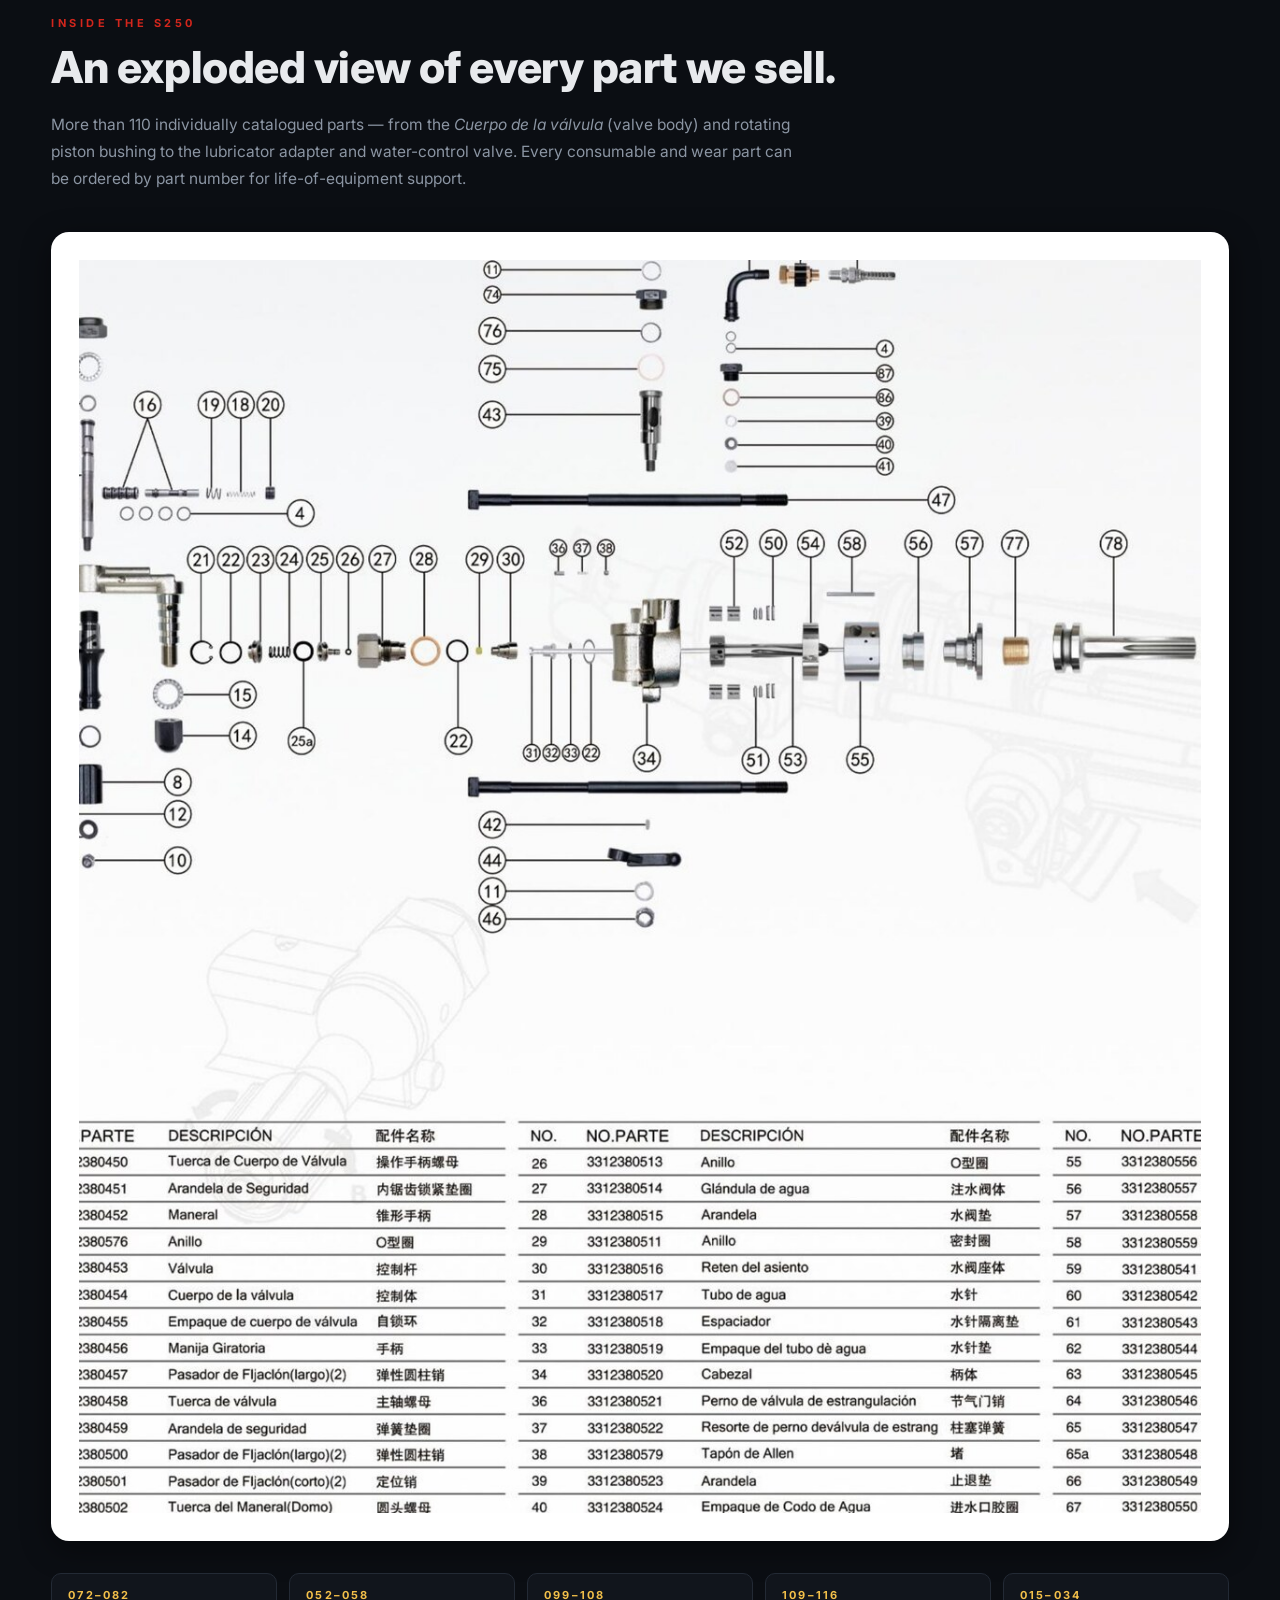
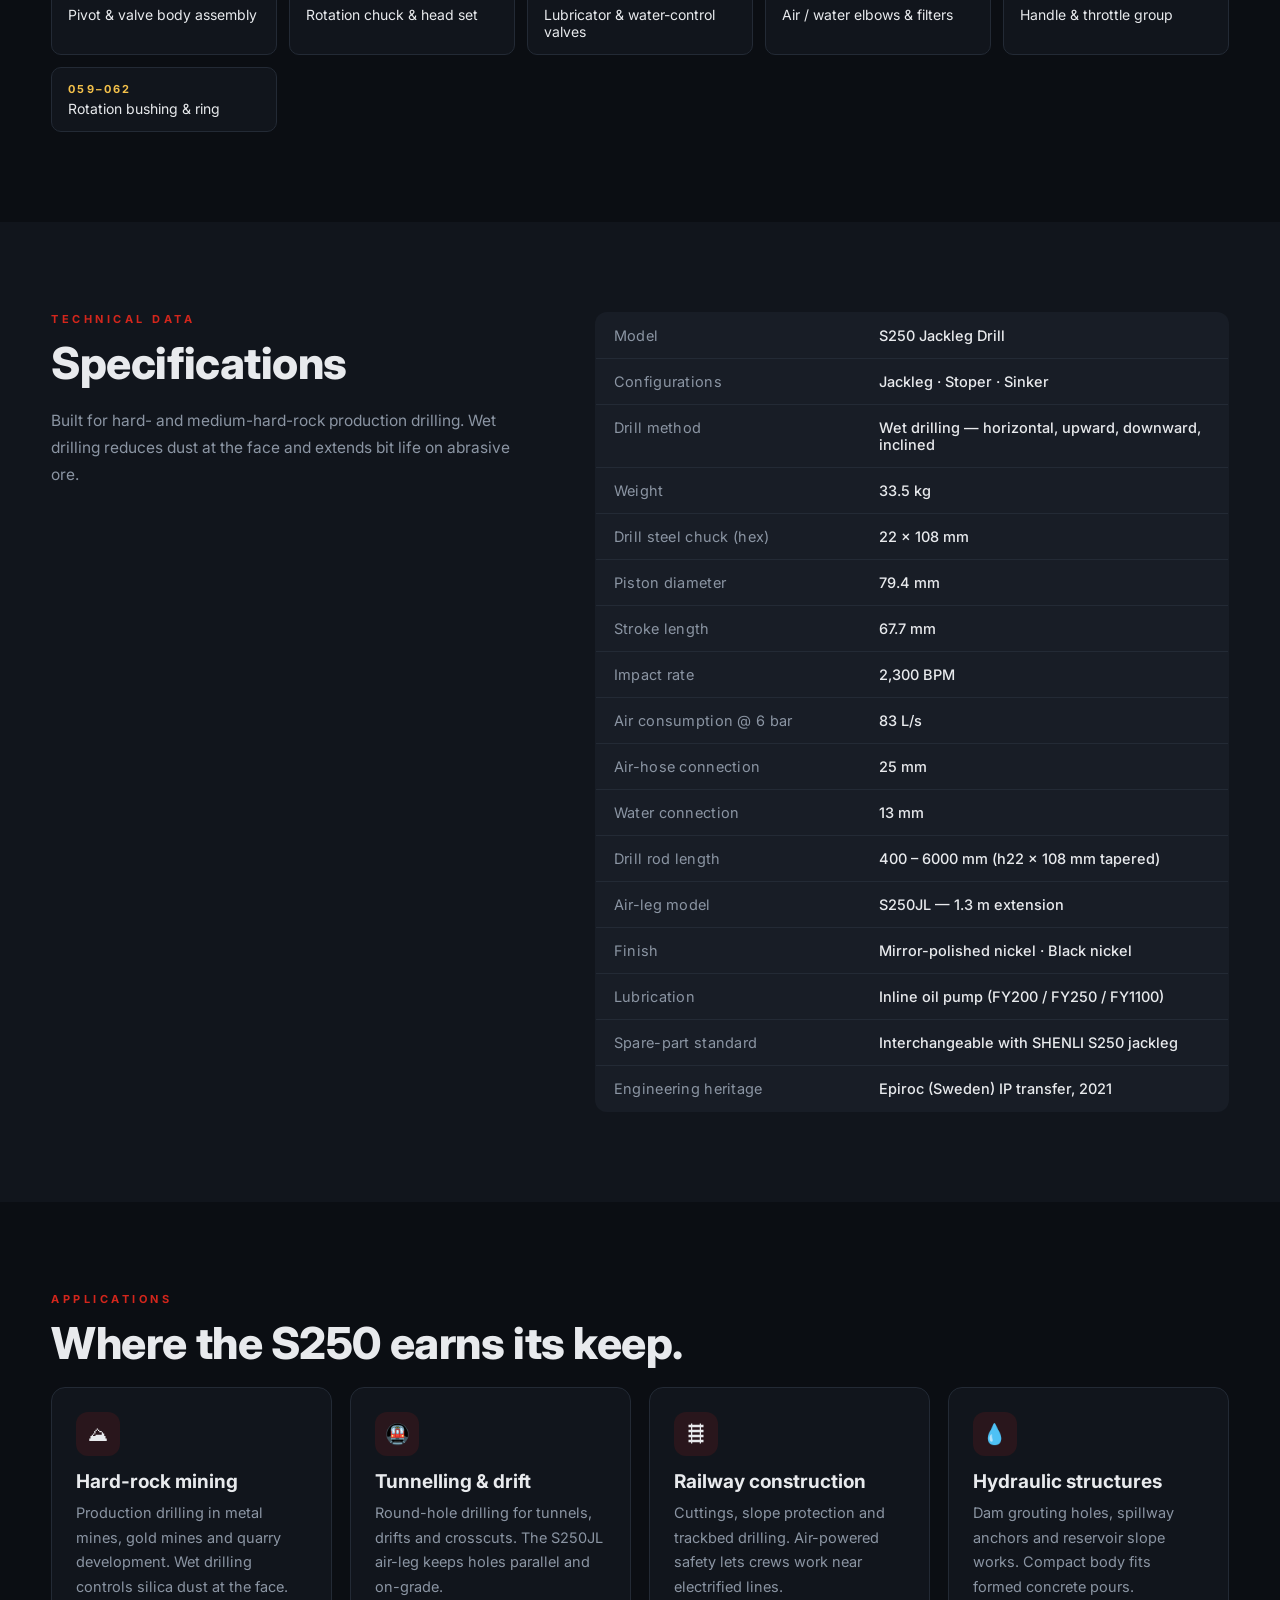
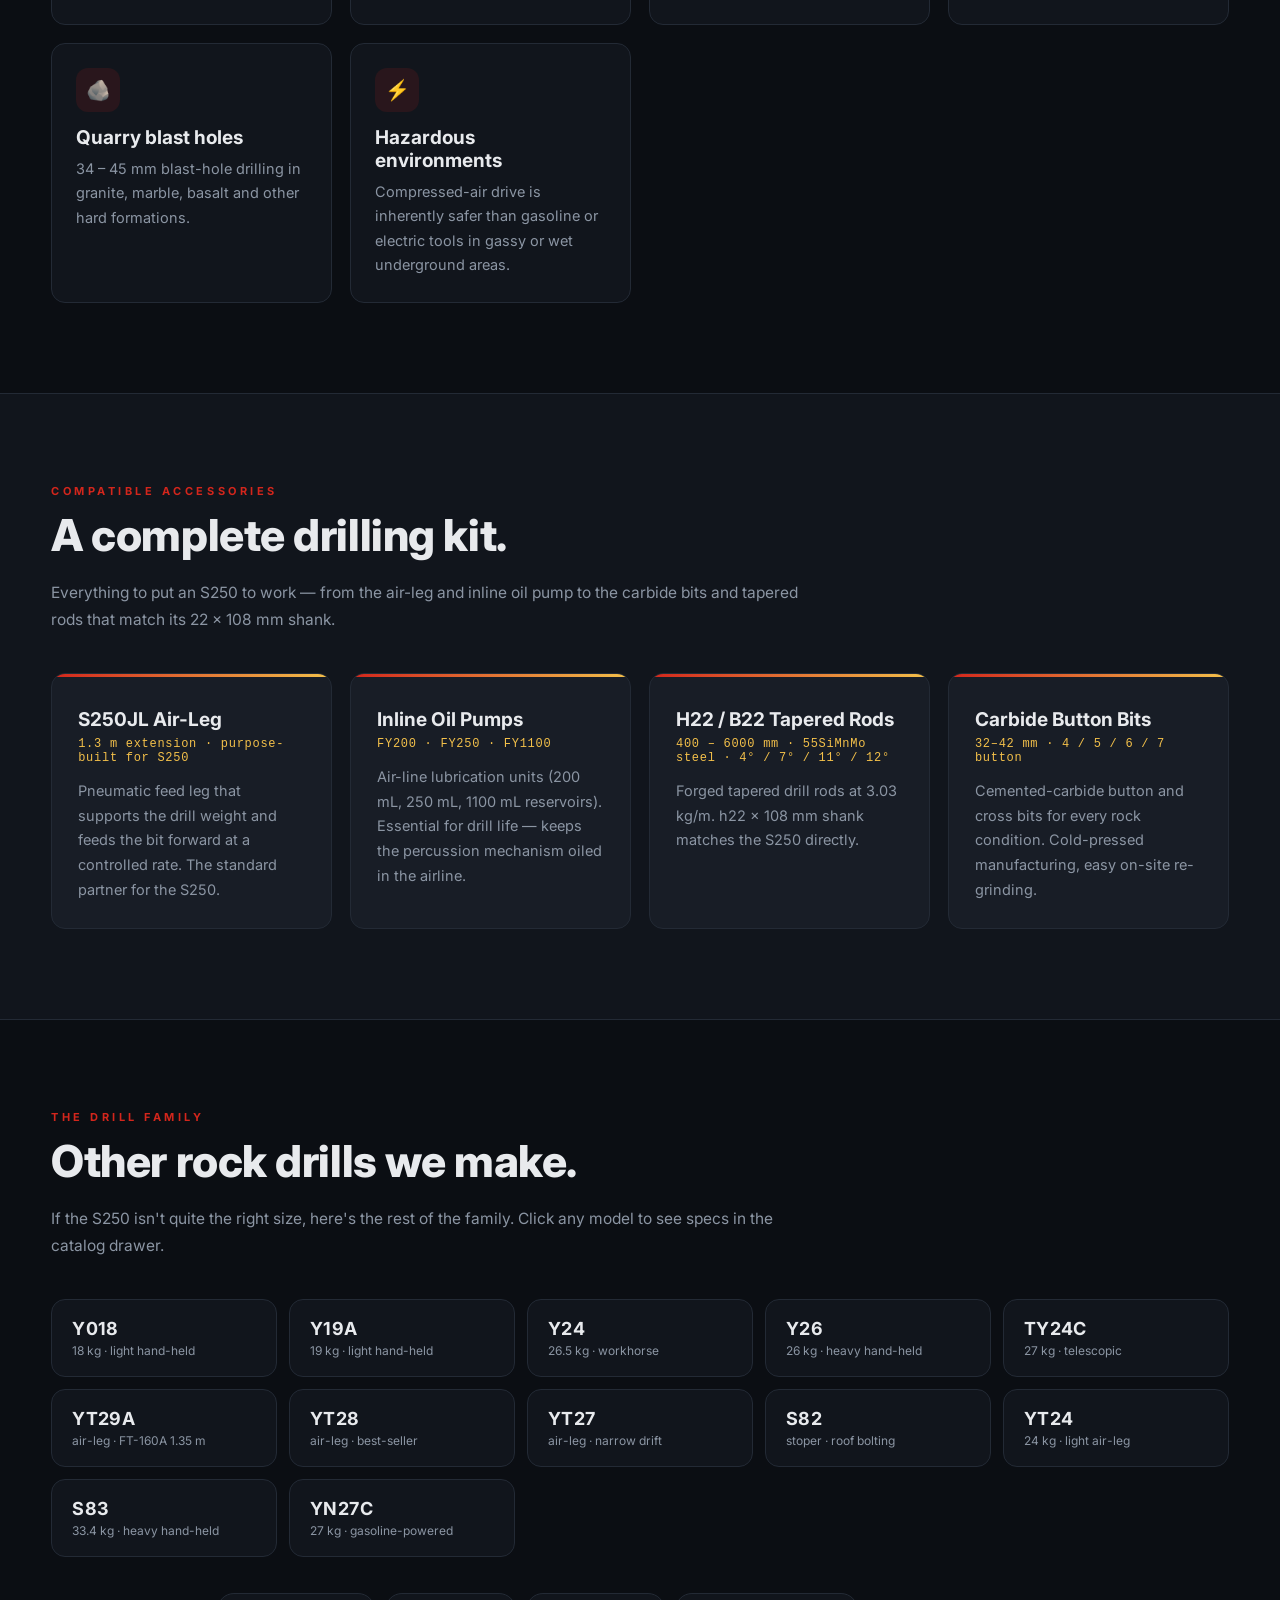
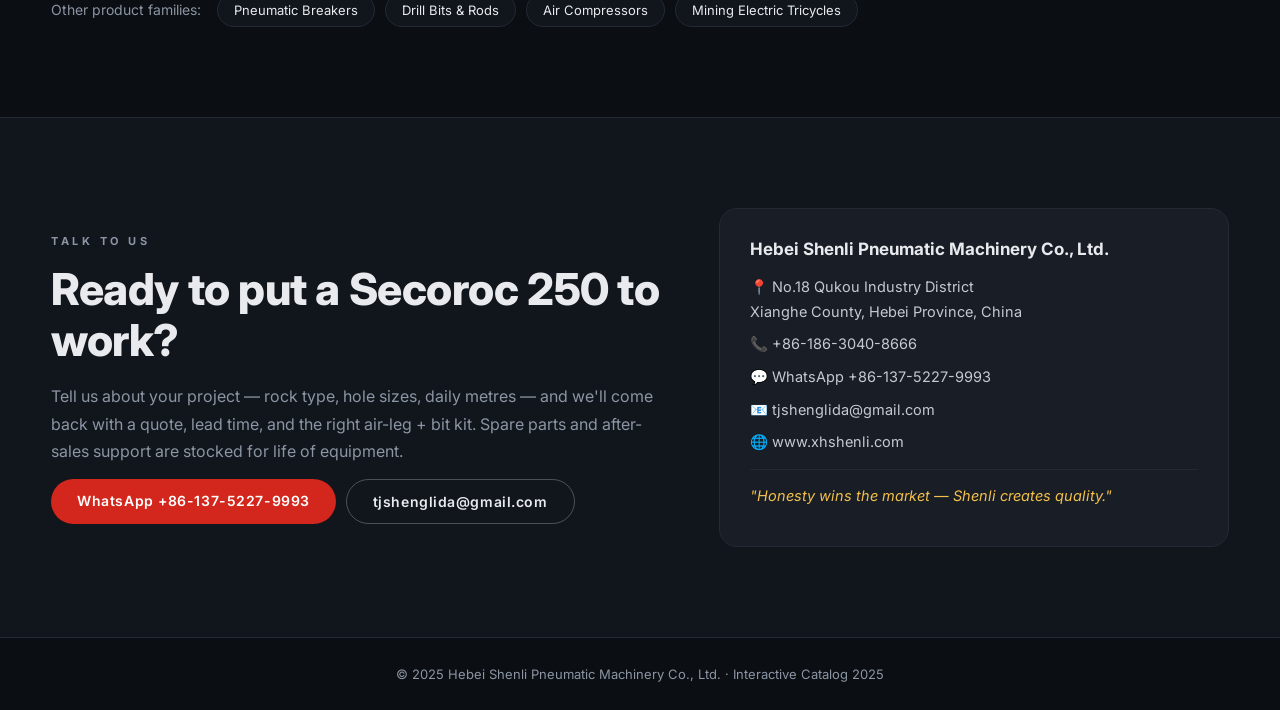
==== commit a9da6d69: "Revert family thumbnails — go back to the text-only card User feedback: the small drill photos didn'" ====
--- a/interactive-catalog/index.html
+++ b/interactive-catalog/index.html
@@ -284,54 +284,18 @@
       <h2 class="section-title">Other rock drills we make.</h2>
       <p class="section-lede">If the S250 isn't quite the right size, here's the rest of the family. Click any model to see specs in the catalog drawer.</p>
       <div class="family-grid">
-        <button class="fm-card" data-product="y018">
-          <div class="fm-photo"><img src="images/drill-y018.jpg" alt="Y018" loading="lazy"/></div>
-          <div class="fm-text"><span class="fm-name">Y018</span><span class="fm-tag">18 kg · light hand-held</span></div>
-        </button>
-        <button class="fm-card" data-product="y19a">
-          <div class="fm-photo"><img src="images/drill-y19a.jpg" alt="Y19A" loading="lazy"/></div>
-          <div class="fm-text"><span class="fm-name">Y19A</span><span class="fm-tag">19 kg · light hand-held</span></div>
-        </button>
-        <button class="fm-card" data-product="y24">
-          <div class="fm-photo"><img src="images/drill-y24.jpg" alt="Y24" loading="lazy"/></div>
-          <div class="fm-text"><span class="fm-name">Y24</span><span class="fm-tag">26.5 kg · workhorse</span></div>
-        </button>
-        <button class="fm-card" data-product="y26">
-          <div class="fm-photo"><img src="images/drill-y26.jpg" alt="Y26" loading="lazy"/></div>
-          <div class="fm-text"><span class="fm-name">Y26</span><span class="fm-tag">26 kg · heavy hand-held</span></div>
-        </button>
-        <button class="fm-card" data-product="ty24c">
-          <div class="fm-photo"><img src="images/drill-ty24c.jpg" alt="TY24C" loading="lazy"/></div>
-          <div class="fm-text"><span class="fm-name">TY24C</span><span class="fm-tag">27 kg · telescopic</span></div>
-        </button>
-        <button class="fm-card" data-product="yt29a">
-          <div class="fm-photo"><img src="images/drill-yt29a.jpg" alt="YT29A" loading="lazy"/></div>
-          <div class="fm-text"><span class="fm-name">YT29A</span><span class="fm-tag">air-leg · FT-160A 1.35 m</span></div>
-        </button>
-        <button class="fm-card" data-product="yt28">
-          <div class="fm-photo"><img src="images/drill-yt28.jpg" alt="YT28" loading="lazy"/></div>
-          <div class="fm-text"><span class="fm-name">YT28</span><span class="fm-tag">air-leg · best-seller</span></div>
-        </button>
-        <button class="fm-card" data-product="yt27">
-          <div class="fm-photo"><img src="images/drill-yt27.jpg" alt="YT27" loading="lazy"/></div>
-          <div class="fm-text"><span class="fm-name">YT27</span><span class="fm-tag">air-leg · narrow drift</span></div>
-        </button>
-        <button class="fm-card" data-product="s82">
-          <div class="fm-photo"><img src="images/drill-s82.jpg" alt="S82" loading="lazy"/></div>
-          <div class="fm-text"><span class="fm-name">S82</span><span class="fm-tag">stoper · roof bolting</span></div>
-        </button>
-        <button class="fm-card" data-product="yt24">
-          <div class="fm-photo"><img src="images/drill-yt24.jpg" alt="YT24" loading="lazy"/></div>
-          <div class="fm-text"><span class="fm-name">YT24</span><span class="fm-tag">24 kg · light air-leg</span></div>
-        </button>
-        <button class="fm-card" data-product="s83">
-          <div class="fm-photo"><img src="images/drill-s83.jpg" alt="S83" loading="lazy"/></div>
-          <div class="fm-text"><span class="fm-name">S83</span><span class="fm-tag">33.4 kg · heavy hand-held</span></div>
-        </button>
-        <button class="fm-card" data-product="yn27c">
-          <div class="fm-photo placeholder">⛽</div>
-          <div class="fm-text"><span class="fm-name">YN27C</span><span class="fm-tag">27 kg · gasoline-powered</span></div>
-        </button>
+        <button class="fm-card" data-product="y018"><span class="fm-name">Y018</span><span class="fm-tag">18 kg · light hand-held</span></button>
+        <button class="fm-card" data-product="y19a"><span class="fm-name">Y19A</span><span class="fm-tag">19 kg · light hand-held</span></button>
+        <button class="fm-card" data-product="y24"><span class="fm-name">Y24</span><span class="fm-tag">26.5 kg · workhorse</span></button>
+        <button class="fm-card" data-product="y26"><span class="fm-name">Y26</span><span class="fm-tag">26 kg · heavy hand-held</span></button>
+        <button class="fm-card" data-product="ty24c"><span class="fm-name">TY24C</span><span class="fm-tag">27 kg · telescopic</span></button>
+        <button class="fm-card" data-product="yt29a"><span class="fm-name">YT29A</span><span class="fm-tag">air-leg · FT-160A 1.35 m</span></button>
+        <button class="fm-card" data-product="yt28"><span class="fm-name">YT28</span><span class="fm-tag">air-leg · best-seller</span></button>
+        <button class="fm-card" data-product="yt27"><span class="fm-name">YT27</span><span class="fm-tag">air-leg · narrow drift</span></button>
+        <button class="fm-card" data-product="s82"><span class="fm-name">S82</span><span class="fm-tag">stoper · roof bolting</span></button>
+        <button class="fm-card" data-product="yt24"><span class="fm-name">YT24</span><span class="fm-tag">24 kg · light air-leg</span></button>
+        <button class="fm-card" data-product="s83"><span class="fm-name">S83</span><span class="fm-tag">33.4 kg · heavy hand-held</span></button>
+        <button class="fm-card" data-product="yn27c"><span class="fm-name">YN27C</span><span class="fm-tag">27 kg · gasoline-powered</span></button>
       </div>
       <div class="family-cats">
         <p>Other product families:</p>
--- a/interactive-catalog/styles.css
+++ b/interactive-catalog/styles.css
@@ -408,36 +408,15 @@
 .fm-card {
   appearance: none;
   background: var(--c-bg-2); border: 1px solid var(--c-line);
-  border-radius: var(--radius); padding: 0;
+  border-radius: var(--radius); padding: 18px 20px;
   text-align: left; cursor: pointer;
-  display: flex; flex-direction: column;
+  display: flex; flex-direction: column; gap: 4px;
   color: var(--c-text);
   font-family: inherit;
-  overflow: hidden;
   transition: border-color var(--t-fast), transform var(--t-fast), background var(--t-fast);
 }
-.fm-card:hover { border-color: var(--c-accent); transform: translateY(-3px); }
-.fm-photo {
-  background: linear-gradient(180deg, #f4f6f9 0%, #e3e7ed 100%);
-  aspect-ratio: 1/1;
-  display: grid; place-items: center;
-  padding: 12px;
-}
-.fm-photo img {
-  max-width: 100%; max-height: 100%;
-  object-fit: contain;
-  mix-blend-mode: multiply;
-}
-.fm-photo.placeholder {
-  background: linear-gradient(135deg, var(--c-bg-3) 0%, var(--c-bg-2) 100%);
-  font-size: 56px;
-  color: var(--c-muted);
-}
-.fm-text {
-  padding: 14px 16px 16px;
-  display: flex; flex-direction: column; gap: 4px;
-}
-.fm-name { font-size: 17px; font-weight: 700; letter-spacing: 0.02em; }
+.fm-card:hover { border-color: var(--c-accent); transform: translateY(-2px); background: var(--c-bg-3); }
+.fm-name { font-size: 18px; font-weight: 700; letter-spacing: 0.02em; }
 .fm-tag { font-size: 12px; color: var(--c-muted); }
 
 .family-cats {
